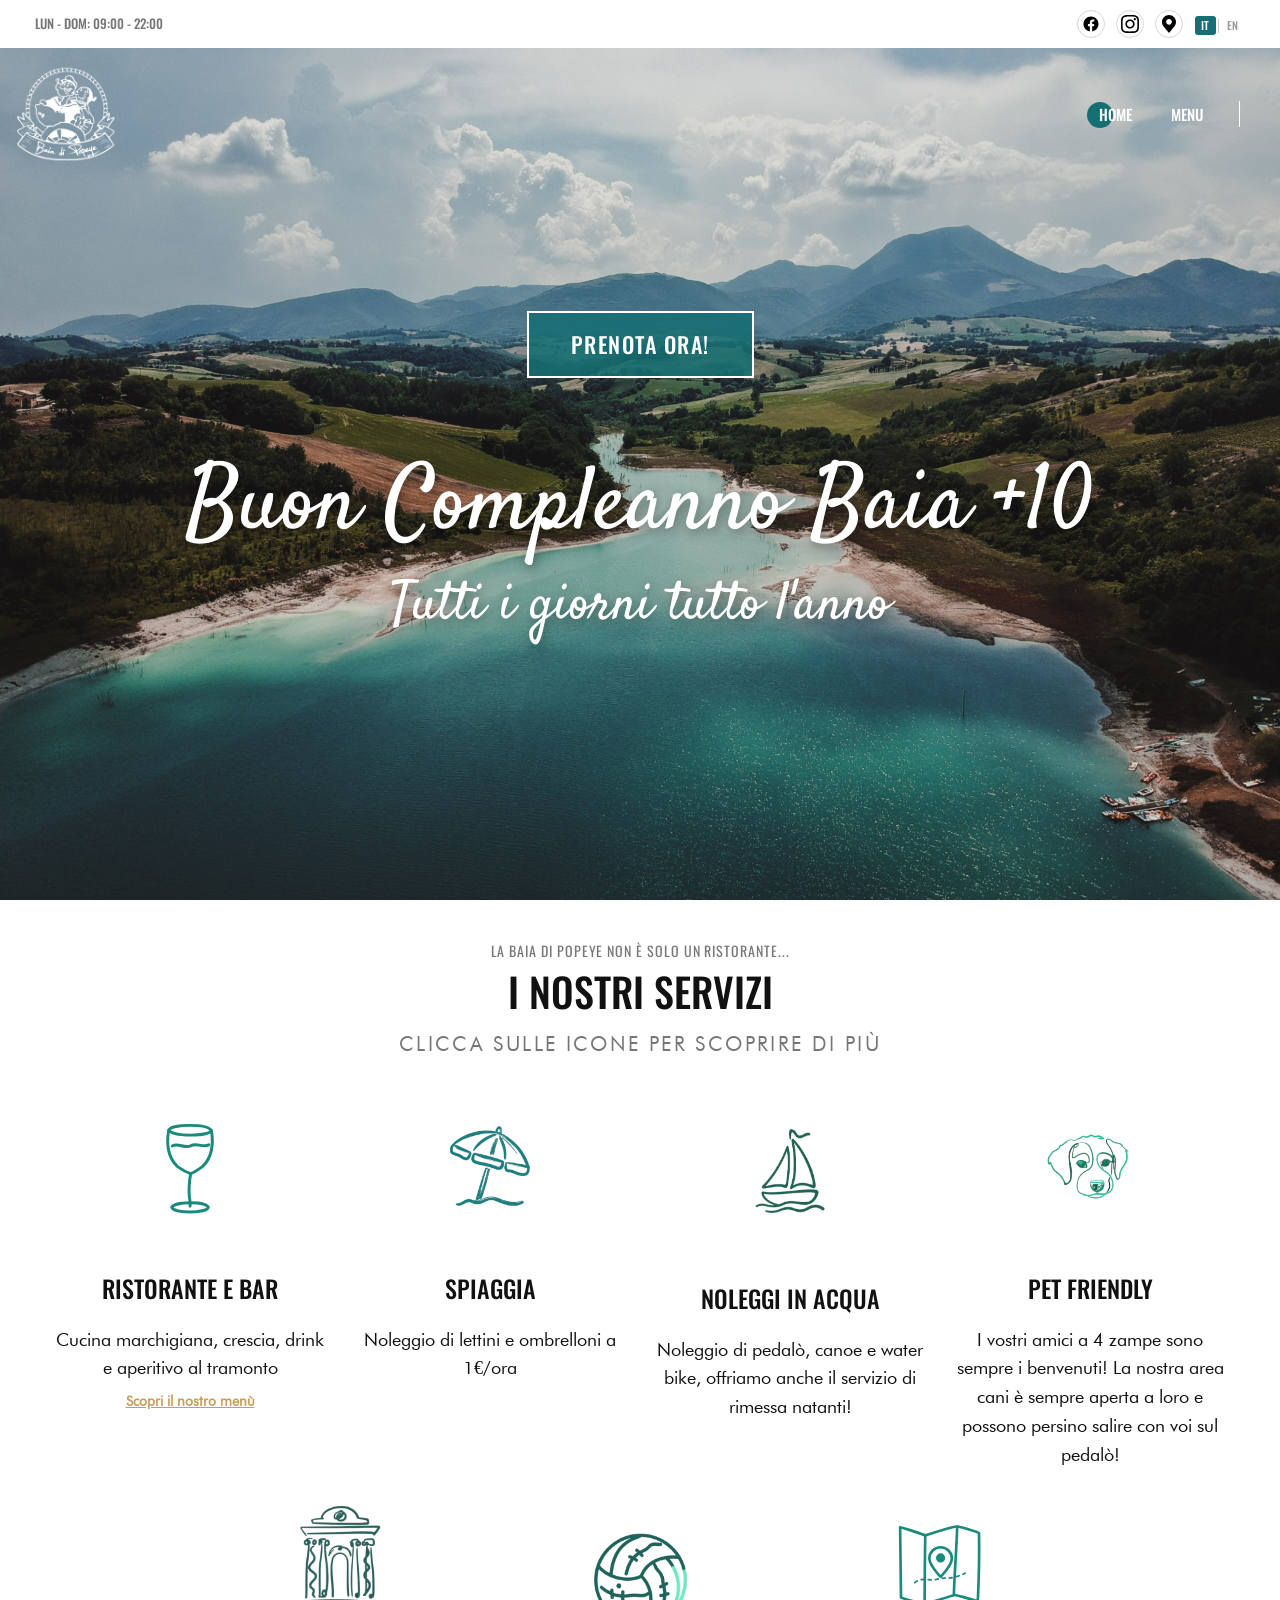
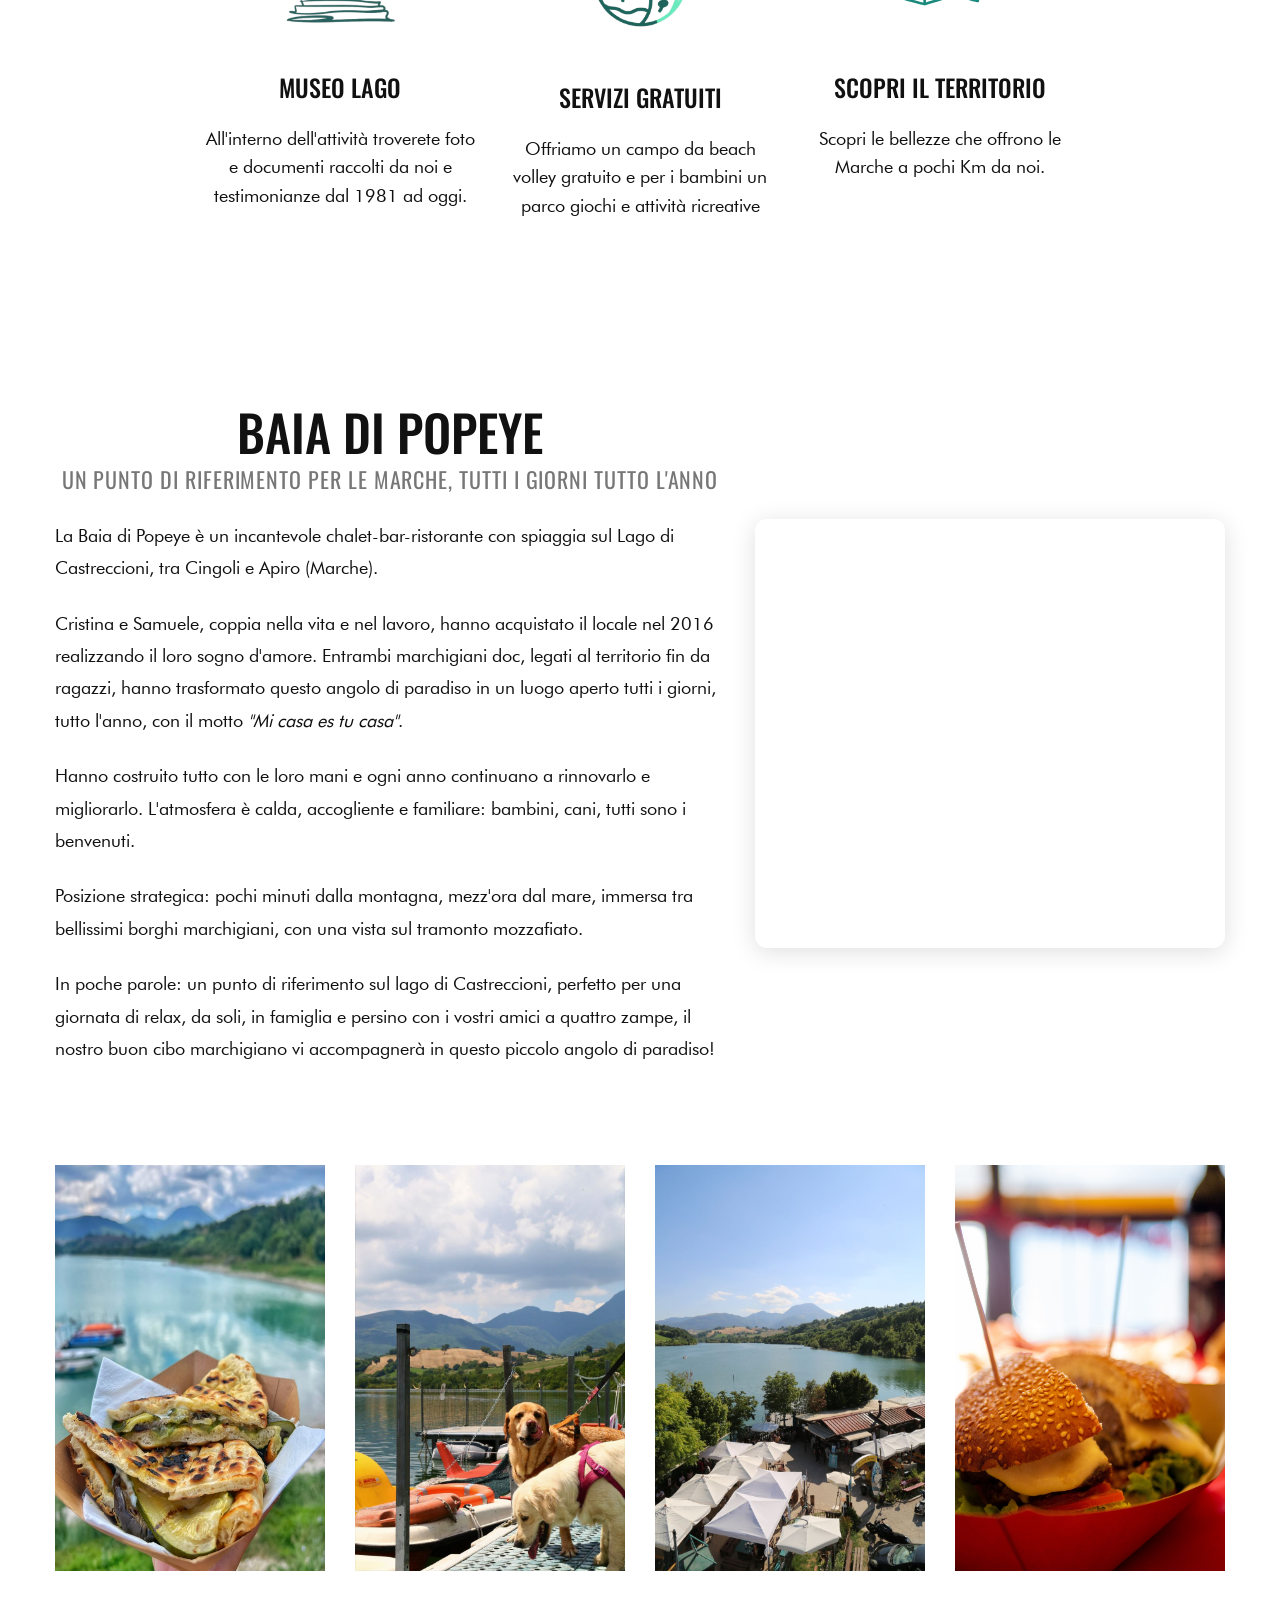
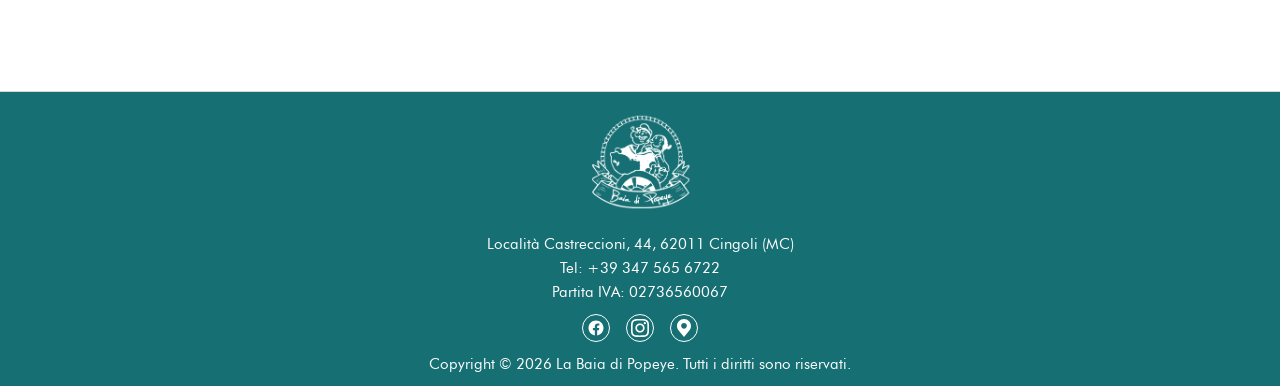
==== index.html @ 35c428a0 "Add files via upload" ====
<!DOCTYPE html>
<html id="html-wrap" lang="it-IT">

<head>
    <meta charset="UTF-8">
    <meta name="viewport" content="width=device-width, initial-scale=1">
    <link rel="profile" href="//gmpg.org/xfn/11">
    <meta name="format-detection" content="telephone=no">
    <meta name="robots" content="index, follow, max-image-preview:large, max-snippet:-1, max-video-preview:-1">
    
    <title>La Baia di Popeye</title>
    
    <link rel="preconnect" href="https://fonts.gstatic.com/" crossorigin="">
    <link rel="preconnect" href="https://fonts.googleapis.com">
    <style type="text/css">
        @font-face {
            font-family: 'Lobster Two';
            font-style: italic;
            font-weight: 400;
            font-display: swap;
            src: url(fonts/BngOUXZGTXPUvIoyV6yN5-fI1qeh4Q.ttf) format('truetype');
        }

        @font-face {
            font-family: 'Lobster Two';
            font-style: italic;
            font-weight: 700;
            font-display: swap;
            src: url(fonts/BngTUXZGTXPUvIoyV6yN5-fI3hyE8R-iew.ttf) format('truetype');
        }

        @font-face {
            font-family: 'Lobster Two';
            font-style: normal;
            font-weight: 400;
            font-display: swap;
            src: url(fonts/BngMUXZGTXPUvIoyV6yN5-fN5qA.ttf) format('truetype');
        }

        @font-face {
            font-family: 'Lobster Two';
            font-style: normal;
            font-weight: 700;
            font-display: swap;
            src: url(fonts/BngRUXZGTXPUvIoyV6yN5-92w7CGwRg.ttf) format('truetype');
        }

        @font-face {
            font-family: 'Oswald';
            font-style: normal;
            font-weight: 200;
            font-display: swap;
            src: url(fonts/TK3_WkUHHAIjg75cFRf3bXL8LICs13FvsUZiYA.ttf) format('truetype');
        }

        @font-face {
            font-family: 'Oswald';
            font-style: normal;
            font-weight: 300;
            font-display: swap;
            src: url(fonts/TK3_WkUHHAIjg75cFRf3bXL8LICs169vsUZiYA.ttf) format('truetype');
        }

        @font-face {
            font-family: 'Oswald';
            font-style: normal;
            font-weight: 400;
            font-display: swap;
            src: url(fonts/TK3_WkUHHAIjg75cFRf3bXL8LICs1_FvsUZiYA.ttf) format('truetype');
        }

        @font-face {
            font-family: 'Oswald';
            font-style: normal;
            font-weight: 500;
            font-display: swap;
            src: url(fonts/TK3_WkUHHAIjg75cFRf3bXL8LICs18NvsUZiYA.ttf) format('truetype');
        }

        @font-face {
            font-family: 'Oswald';
            font-style: normal;
            font-weight: 600;
            font-display: swap;
            src: url(fonts/TK3_WkUHHAIjg75cFRf3bXL8LICs1y9osUZiYA.ttf) format('truetype');
        }

        @font-face {
            font-family: 'Oswald';
            font-style: normal;
            font-weight: 700;
            font-display: swap;
            src: url(fonts/TK3_WkUHHAIjg75cFRf3bXL8LICs1xZosUZiYA.ttf) format('truetype');
        }

        @font-face {
            font-family: 'Raleway';
            font-style: normal;
            font-weight: 300;
            font-display: swap;
            src: url(fonts/1Ptxg8zYS_SKggPN4iEgvnHyvveLxVuEorCIPrQ.ttf) format('truetype');
        }

        @font-face {
            font-family: 'Roboto';
            font-style: italic;
            font-weight: 100;
            font-stretch: normal;
            font-display: swap;
            src: url(fonts/KFOKCnqEu92Fr1Mu53ZEC9_Vu3r1gIhOszmOClHrs6ljXfMMLoHRuAj-lg.ttf) format('truetype');
        }

        @font-face {
            font-family: 'Roboto';
            font-style: italic;
            font-weight: 300;
            font-stretch: normal;
            font-display: swap;
            src: url(fonts/KFOKCnqEu92Fr1Mu53ZEC9_Vu3r1gIhOszmOClHrs6ljXfMMLt_QuAj-lg.ttf) format('truetype');
        }

        @font-face {
            font-family: 'Roboto';
            font-style: italic;
            font-weight: 400;
            font-stretch: normal;
            font-display: swap;
            src: url(fonts/KFOKCnqEu92Fr1Mu53ZEC9_Vu3r1gIhOszmOClHrs6ljXfMMLoHQuAj-lg.ttf) format('truetype');
        }

        @font-face {
            font-family: 'Roboto';
            font-style: italic;
            font-weight: 500;
            font-stretch: normal;
            font-display: swap;
            src: url(fonts/KFOKCnqEu92Fr1Mu53ZEC9_Vu3r1gIhOszmOClHrs6ljXfMMLrPQuAj-lg.ttf) format('truetype');
        }

        @font-face {
            font-family: 'Roboto';
            font-style: italic;
            font-weight: 700;
            font-stretch: normal;
            font-display: swap;
            src: url(fonts/KFOKCnqEu92Fr1Mu53ZEC9_Vu3r1gIhOszmOClHrs6ljXfMMLmbXuAj-lg.ttf) format('truetype');
        }

        @font-face {
            font-family: 'Roboto';
            font-style: italic;
            font-weight: 900;
            font-stretch: normal;
            font-display: swap;
            src: url(fonts/KFOKCnqEu92Fr1Mu53ZEC9_Vu3r1gIhOszmOClHrs6ljXfMMLijXuAj-lg.ttf) format('truetype');
        }

        @font-face {
            font-family: 'Roboto';
            font-style: normal;
            font-weight: 100;
            font-stretch: normal;
            font-display: swap;
            src: url(fonts/KFOMCnqEu92Fr1ME7kSn66aGLdTylUAMQXC89YmC2DPNWubEbFmUiA8.ttf) format('truetype');
        }

        @font-face {
            font-family: 'Roboto';
            font-style: normal;
            font-weight: 300;
            font-stretch: normal;
            font-display: swap;
            src: url(fonts/KFOMCnqEu92Fr1ME7kSn66aGLdTylUAMQXC89YmC2DPNWuaabVmUiA8.ttf) format('truetype');
        }

        @font-face {
            font-family: 'Roboto';
            font-style: normal;
            font-weight: 400;
            font-stretch: normal;
            font-display: swap;
            src: url(fonts/KFOMCnqEu92Fr1ME7kSn66aGLdTylUAMQXC89YmC2DPNWubEbVmUiA8.ttf) format('truetype');
        }

        @font-face {
            font-family: 'Roboto';
            font-style: normal;
            font-weight: 500;
            font-stretch: normal;
            font-display: swap;
            src: url(fonts/KFOMCnqEu92Fr1ME7kSn66aGLdTylUAMQXC89YmC2DPNWub2bVmUiA8.ttf) format('truetype');
        }

        @font-face {
            font-family: 'Roboto';
            font-style: normal;
            font-weight: 700;
            font-stretch: normal;
            font-display: swap;
            src: url(fonts/KFOMCnqEu92Fr1ME7kSn66aGLdTylUAMQXC89YmC2DPNWuYjalmUiA8.ttf) format('truetype');
        }

        @font-face {
            font-family: 'Roboto';
            font-style: normal;
            font-weight: 900;
            font-stretch: normal;
            font-display: swap;
            src: url(fonts/KFOMCnqEu92Fr1ME7kSn66aGLdTylUAMQXC89YmC2DPNWuZtalmUiA8.ttf) format('truetype');
        }

        @font-face {
            font-family: 'Satisfy';
            font-style: normal;
            font-weight: 400;
            font-display: swap;
            src: url(fonts/rP2Hp2yn6lkG50LoCZOIGA.ttf) format('truetype');
        }
    </style>
    
    <link rel="stylesheet" id="cssbaia" href="css/cssbaia.css" media="all">
    <meta name="description" content="Baia di Popeye">

    <meta property="og:locale" content="it_IT">
    <meta property="og:locale:alternate" content="en_GB">
    <meta property="og:type" content="website">
    <meta property="og:title" content="Home Baia di Popeye">
    <meta property="og:description" content="Baia di Popeye">
    <meta property="og:url" content="">
    <meta property="og:site_name" content="">
    <meta property="article:publisher" content="https://www.facebook.com/baiadipopeyelagodicingoli">
    <meta property="article:modified_time" content="2026-02-27T16:24:35+00:00">
    <meta name="twitter:card" content="summary_large_image">
    
    
    <link rel="alternate" href="" hreflang="en">
    <link rel="alternate" href="" hreflang="it">
    <link rel="dns-prefetch" href="//fonts.googleapis.com">
    <link rel="dns-prefetch" href="//www.googletagmanager.com">
    <link rel="preconnect" href="https://fonts.gstatic.com" crossorigin="">
    
    <style id="wp-img-auto-sizes-contain-inline-css">
        img:is([sizes=auto i], [sizes^="auto," i]) {
            contain-intrinsic-size: 3000px 1500px
        }
        /*# sourceURL=wp-img-auto-sizes-contain-inline-css */
    </style>
    
    <style id="alacarte-inline-css">
        .site-bordered {
            padding-right: 48px;
        }

        .site-bordered {
            padding-left: 48px;
        }

        @media (min-width: 1200px) {
            .red-header-menu>li>a {
                height: 132px;
            }
        }
        /*# sourceURL=alacarte-inline-css */
    </style>
    
    <style id="wp-block-library-inline-css">
        :root {
            --wp-block-synced-color: #7a00df;
            --wp-block-synced-color--rgb: 122, 0, 223;
            --wp-bound-block-color: var(--wp-block-synced-color);
            --wp-editor-canvas-background: #ddd;
            --wp-admin-theme-color: #007cba;
            --wp-admin-theme-color--rgb: 0, 124, 186;
            --wp-admin-theme-color-darker-10: #006ba1;
            --wp-admin-theme-color-darker-10--rgb: 0, 107, 160.5;
            --wp-admin-theme-color-darker-20: #005a87;
            --wp-admin-theme-color-darker-20--rgb: 0, 90, 135;
            --wp-admin-border-width-focus: 2px
        }

        @media (min-resolution:192dpi) {
            :root {
                --wp-admin-border-width-focus: 1.5px
            }
        }

        .wp-element-button {
            cursor: pointer
        }

        :root .has-very-light-gray-background-color {
            background-color: #eee
        }

        :root .has-very-dark-gray-background-color {
            background-color: #313131
        }

        :root .has-very-light-gray-color {
            color: #eee
        }

        :root .has-very-dark-gray-color {
            color: #313131
        }
        /* ... Additional Standard WP CSS ... */
    </style>
    
    <style id="global-styles-inline-css">
        :root {
            --wp--preset--aspect-ratio--square: 1;
            --wp--preset--aspect-ratio--4-3: 4/3;
            --wp--preset--aspect-ratio--3-4: 3/4;
            --wp--preset--aspect-ratio--3-2: 3/2;
            --wp--preset--aspect-ratio--2-3: 2/3;
            --wp--preset--aspect-ratio--16-9: 16/9;
            --wp--preset--aspect-ratio--9-16: 9/16;
            --wp--preset--color--black: #000000;
            --wp--preset--color--cyan-bluish-gray: #abb8c3;
            --wp--preset--color--white: #ffffff;
            --wp--preset--color--pale-pink: #f78da7;
            --wp--preset--color--vivid-red: #cf2e2e;
            --wp--preset--color--luminous-vivid-orange: #ff6900;
            --wp--preset--color--luminous-vivid-amber: #fcb900;
            --wp--preset--color--light-green-cyan: #7bdcb5;
            --wp--preset--color--vivid-green-cyan: #00d084;
            --wp--preset--color--pale-cyan-blue: #8ed1fc;
            --wp--preset--color--vivid-cyan-blue: #0693e3;
            --wp--preset--color--vivid-purple: #9b51e0;
            /* ... Gradients truncated for readability ... */
        }
        /*# sourceURL=global-styles-inline-css */
    </style>
    
    <style id="classic-theme-styles-inline-css">
        /*! This file is auto-generated */
        .wp-block-button__link {
            color: #fff;
            background-color: #32373c;
            border-radius: 9999px;
            box-shadow: none;
            text-decoration: none;
            padding: calc(.667em + 2px) calc(1.333em + 2px);
            font-size: 1.125em
        }

        .wp-block-file__button {
            background: #32373c;
            color: #fff;
            text-decoration: none
        }
        /*# sourceURL=/wp-includes/css/classic-themes.min.css */
    </style>
    
    <style id="rs-plugin-settings-inline-css">
        #rs-demo-id {}
        /*# sourceURL=rs-plugin-settings-inline-css */
    </style>
    
    

    
    
    <script src="js/jquery.min.js" id="jquery-core-js"></script>
    
    <script id="lvca-frontend-scripts-js-extra">
        var lvca_settings = {
            "mobile_width": "780",
            "custom_css": ""
        };
        //# sourceURL=lvca-frontend-scripts-js-extra
    </script>
    
    <script id="plugin-config.js-js-extra">
        var plugin_config = {
            "dev_mode": "1"
        };
        //# sourceURL=plugin-config.js-js-extra
    </script>
    
    
    
    <noscript>
    </noscript>
    

    <script>
        (function(w, d, s, l, i) {
            w[l] = w[l] || [];
            w[l].push({
                'gtm.start': new Date().getTime(),
                event: 'gtm.js'
            });
            var f = d.getElementsByTagName(s)[0],
                j = d.createElement(s),
                dl = l != 'dataLayer' ? '&l=' + l : '';
            j.async = true;
            j.src = 'https://www.googletagmanager.com/gtm.js?id=' + i + dl;
            f.parentNode.insertBefore(j, f);
        })(window, document, 'script', 'dataLayer', 'GTM-5X8CTK8');
    </script>
    
    <link rel="icon" href="images/favicon_baia.png" sizes="32x32">
    <link rel="icon" href="images/favicon_baia.png" sizes="192x192">
    <link rel="apple-touch-icon" href="images/favicon_baia.png">
    
    <script>
        function setREVStartSize(e) {
            try {
                var pw = document.getElementById(e.c).parentNode.offsetWidth,
                    newh;
                pw = pw === 0 || isNaN(pw) ? window.innerWidth : pw;
                e.tabw = e.tabw === undefined ? 0 : parseInt(e.tabw);
                e.thumbw = e.thumbw === undefined ? 0 : parseInt(e.thumbw);
                e.tabh = e.tabh === undefined ? 0 : parseInt(e.tabh);
                e.thumbh = e.thumbh === undefined ? 0 : parseInt(e.thumbh);
                e.tabhide = e.tabhide === undefined ? 0 : parseInt(e.tabhide);
                e.thumbhide = e.thumbhide === undefined ? 0 : parseInt(e.thumbhide);
                e.mh = e.mh === undefined || e.mh == "" || e.mh === "auto" ? 0 : parseInt(e.mh, 0);
                if (e.layout === "fullscreen" || e.l === "fullscreen")
                    newh = Math.max(e.mh, window.innerHeight);
                else {
                    e.gw = Array.isArray(e.gw) ? e.gw : [e.gw];
                    for (var i in e.rl)
                        if (e.gw[i] === undefined || e.gw[i] === 0) e.gw[i] = e.gw[i - 1];
                    e.gh = e.el === undefined || e.el === "" || (Array.isArray(e.el) && e.el.length == 0) ? e.gh : e.el;
                    e.gh = Array.isArray(e.gh) ? e.gh : [e.gh];
                    for (var i in e.rl)
                        if (e.gh[i] === undefined || e.gh[i] === 0) e.gh[i] = e.gh[i - 1];
                    var nl = new Array(e.rl.length),
                        ix = 0,
                        sl;
                    e.tabw = e.tabhide >= pw ? 0 : e.tabw;
                    e.thumbw = e.thumbhide >= pw ? 0 : e.thumbw;
                    e.tabh = e.tabhide >= pw ? 0 : e.tabh;
                    e.thumbh = e.thumbhide >= pw ? 0 : e.thumbh;
                    for (var i in e.rl) nl[i] = e.rl[i] < window.innerWidth ? 0 : e.rl[i];
                    sl = nl[0];
                    for (var i in nl)
                        if (sl > nl[i] && nl[i] > 0) {
                            sl = nl[i];
                            ix = i;
                        }
                    var m = pw > (e.gw[ix] + e.tabw + e.thumbw) ? 1 : (pw - (e.tabw + e.thumbw)) / (e.gw[ix]);
                    newh = (e.type === "carousel" && e.justify === "true" ? e.gh[ix] : (e.gh[ix] * m)) + (e.tabh + e.thumbh);
                }
                if (window.rs_init_css === undefined) window.rs_init_css = document.head.appendChild(document.createElement("style"));
                document.getElementById(e.c).height = newh;
                window.rs_init_css.innerHTML += "#" + e.c + "_wrapper { height: " + newh + "px }";
            } catch (e) {
                console.log("Failure at Presize of Slider:" + e)
            }
        };
    </script>
    
    <style id="wp-custom-css">
        .red-pricing-img {
            width: 130px;
            max-width: none;
        }

        .red-fancybox-3 .red-fancy-icon-wrap {
            flex: 0 0 130px;
            max-width: 130px;
        }

        .red-fancybox-3 .red-fancy-icon-wrap .red-fancybox-icon {
            max-width: 130px;
        }

        .ontop-logo img {
            width: 100px;
        }

        .red-single.post .red-after-title.empty-none {
            display: none;
        }

        .single-post #red-header-top {
            padding-left: 48px !important;
            padding-right: 48px !important;
        }

        .red-header-top .row-overfolow-initial {
            width: 100% !important;
            margin: 0 !important;
            left: 0 !important;
        }

        .footer-2 {
            padding-top: 0 !important;
        }

        #red-header-top .text-right > .vc_column-inner > .wpb_wrapper {
            display: flex;
            align-items: center;
            justify-content: flex-end;
            gap: 12px;
        }

        .lang-menu {
            display: inline-block !important;
            height: auto;
            text-align: center;
            margin: 0 !important;
            padding: 0 !important;
        }

        .site-bordered .red-page.red-page-overlay-initial .vc_row[data-vc-full-width="true"].row-border-bg:before {
            border-top: 0 !important;
        }

        .cover-map-header {
            width: 100% !important;
            margin-bottom: -50px !important;
        }

        .red-pagetitle {
            background-image: none !important;
        }

        .site-bordered .header-inner.no-container {
            max-width: 100% !important;
        }

        .page-id-2577 .vc_row.row.wpb_row.vc_row-fluid.vc_row-no-padding,
        .page-id-1205 .vc_row.row.wpb_row.vc_row-fluid.vc_row-no-padding {
            padding-left: 0 !important;
            padding-right: 0 !important;
        }

        #rev_slider_2_1_wrapper {
            left: 0 !important;
        }

        .lang-item img {
            width: auto !important;
            height: 15px !important;
        }

        .lang-switch {
            display: inline-flex;
            align-items: center;
            gap: 0;
            cursor: pointer;
            user-select: none;
            font-family: Arial, Helvetica, sans-serif;
            font-size: 11px;
            font-weight: 700;
            letter-spacing: 0.5px;
            line-height: 1;
        }

        .lang-switch-label {
            padding: 4px 6px;
            transition: color 0.3s, background 0.3s;
            border-radius: 3px;
        }

        .lang-switch-label.active {
            color: #fff;
            background: #156f73;
        }

        .lang-switch-label.inactive {
            color: #999;
            background: transparent;
        }

        .lang-switch-divider {
            width: 1px;
            height: 14px;
            background: #ccc;
            margin: 0 2px;
        }

        .header-ontop-sticky.sticky-on .lang-switch-label.active {
            color: #fff;
            background: #156f73;
        }

        .header-ontop-sticky.sticky-on .lang-switch-label.inactive {
            color: #aaa;
        }

        #red-header-top {
            padding: 10px 20px 10px;
        }

        .wpcf7-list-item-label {
            font-style: normal;
            font-weight: 500;
            font-size: 16px;
            line-height: 28px;
            letter-spacing: 0.5px;
            font-family: 'Oswald', sans-serif;
            text-transform: uppercase;
        }
        /* FIX FONT */

        .red-heading {
            font-family: 'Oswald' !important;
        }

        .red-heading-wrap .small-heading {
            font-family: 'Oswald' !important;
        }

        .red-social a:has(.social-icon-img) {
            display: inline-flex !important;
            align-items: center;
            justify-content: center;
        }

        .social-icon-img {
            width: 18px;
            height: 18px;
            display: block;
        }

        .social-footer .social-icon-img {
            filter: brightness(0) invert(1);
        }

        .baia-map-wrap {
            position: relative;
            border-radius: 12px;
            overflow: hidden;
            box-shadow: 0 4px 24px rgba(0,0,0,0.13);
        }

        .baia-map-link {
            display: block;
            position: relative;
            text-decoration: none;
        }

        .baia-map-overlay {
            position: absolute;
            bottom: 0;
            left: 0;
            right: 0;
            background: rgba(21, 111, 115, 0.88);
            color: #fff;
            display: flex;
            align-items: center;
            justify-content: center;
            gap: 10px;
            padding: 14px;
            font-size: 16px;
            font-weight: 600;
            letter-spacing: 0.03em;
            opacity: 0;
            transition: opacity 0.25s;
        }

        .baia-map-link:hover .baia-map-overlay {
            opacity: 1;
        }

        .baia-map-overlay-icon {
            width: 22px;
            height: 22px;
            filter: brightness(0) invert(1);
        }

        @media (max-width: 680px) {
            .baia-map-wrap {
                margin-top: 32px;
            }
        }
    </style>
    
    <style id="ef5_theme_options-dynamic-css" title="dynamic-css" class="redux-options-output">
        .red-header-top,
        .red-header-top.layout-header-top-4,
        .red-header-top p,
        .red-header-top .header-top-coontact .header-top-right b,
        .red-header-top span:not(.social-icon),
        .red-header-top ul li {
            font-family: Oswald;
            font-weight: 500;
            font-style: normal;
        }

        .header-ontop a:hover {
            color: #ffffff;
        }
        /* ... Additional Theme Options ... */
        .header-5 .red-heading,
        .red-filter-carousel-menu.layout-3 .cms-menu-food .menu-post .post-item .post-item-inner .content-right .menu-item-title .price,
        .red-filter-carousel-menu.layout-3 .cms-menu-food .menu-post .post-item .post-item-inner .content-right .menu-item-title .h3 {
            font-family: "Lobster Two";
            text-transform: none;
            font-weight: 700;
            font-style: normal;
            color: #41200d;
        }

        .footer_logo img {
            width: 100px;
        }

        footer#red-footer.red-footer-area,
        .red-footer-area .open-hours li span {
            background-color: #ffffff;
        }
    </style>
    
    <style id="ef5-page-dynamic-css" data-type="redux-output-css">
        .red-main {
            padding-top: 0px;
            padding-bottom: 0px;
        }

        .site-bordered {
            padding-top: 0px;
            padding-right: 48px;
            padding-bottom: 0px;
            padding-left: 48px;
        }
    </style>
    
    <style data-type="vc_custom-css">
        .wpb_gallery_slides.wpb_image_grid .wpb_image_grid_ul li {
            padding: 0 30px !important;
        }

        #happycustomer {
            margin-top: -30px;
            background-color: #fff;
        }

        #carousel1 {
            display: none;
        }

        #bestdishes {
            /*display:none;*/
        }

        .loghi-size {
            width: 400px !important;
            height: auto;
            margin: 0 auto;
        }

        .loghi-size-2 {
            width: 380px !important;
            height: auto;
            margin: 0 auto;
        }

        .red-fancybox-2 .desc {
            color: #ffffff !important;
        }

        .red-filter-carousel-menu.layout-1 .cms-menu-food .menu-post {
            background: #156f73;
        }

        .cms-menu-food .menu-post .post-item .post-item-inner .content-right .menu-item-title h3 {
            color: #fff;
        }

        .cms-menu-food .menu-post .post-item .post-item-inner .content-right .menu-item-title .price {
            color: #fff;
        }

        .cms-menu-food .menu-post .post-item .post-item-inner .content-right .menu-item-title h3:after {
            border: 1px dashed #fff;
        }

        .logo360 img {
            width: 220px !important;
            height: auto;
        }

        @media screen and (min-width: 680px) {
            .row-mobile {
                display: none !important;
            }
        }

        @media screen and (max-width: 680px) {
            .row-desktop {
                display: none !important;
            }
        }

        @media screen and (max-width: 680px) {
            .red-fancybox-3 {
                display: flex;
                flex-direction: column;
            }
            .red-fancy-icon-wrap,
            .fancy-right {
                width: 100% !important;
                max-width: 100% !important;
                text-align: center !important;
            }
            .red-btn-wrap.block {
                margin-top: 30px;
            }
            .divina-bottaio .vc_single_image-wrapper {
                float: left;
                width: calc(100% - 55px) !important;
                margin-top: 30px;
            }
            .red-masonry-item {
                display: none;
            }
            .item-2 .red-masonry-item {
                display: block;
                margin-top: 30px;
            }
            #esp1571364058916-f712e3df-1e8d {
                display: none;
            }
            #happycustomer {
                border-top-width: 0 !important;
                padding-bottom: 60px;
            }
        }
        /* NEW HOME 2024 CSS */

        .mobile-logo-gallery .flexslider {
            border: 0 !important;
            box-shadow: unset !important;
        }

        .mobile-logo-gallery .flex-direction-nav {
            margin-top: -220px !important;
            margin-bottom: 120px !important;
        }

        .mobile-logo-gallery .flex-control-paging {
            margin-top: 70px !important;
        }

        .mobile-logo-gallery .flexslider img {
            padding-left: 20px !important;
            padding-right: 20px !important;
        }

        .full-row {
            padding: 0 !important;
        }

        /* Vertical alignment for all images */
        img {
            vertical-align: middle;
        }

        .vc_single_image-wrapper img,
        .wpb_single_image img {
            display: block;
            width: 100%;
            height: auto;
        }

        /* Service icons row - equal height cards */
        .vc_custom_1706538339653 .row {
            display: flex;
            flex-wrap: wrap;
            align-items: stretch;
            justify-content: center;
        }

        .vc_custom_1706538339653 .row > .wpb_column {
            display: flex;
            flex-direction: column;
        }

        .vc_custom_1706538339653 .red-fancybox {
            flex: 1;
            display: flex;
            flex-direction: column;
            align-items: center;
        }

        /* 4-image gallery row - align tops */
        .vc_row-fluid .vc_row.vc_inner .wpb_column {
            display: flex;
            flex-direction: column;
        }

        .vc_row-fluid .vc_row.vc_inner .wpb_column .vc_column-inner {
            flex: 1;
            display: flex;
            flex-direction: column;
        }

        .vc_row-fluid .vc_row.vc_inner .wpb_column .wpb_wrapper {
            flex: 1;
            display: flex;
            flex-direction: column;
        }

        .vc_row-fluid .vc_row.vc_inner .wpb_single_image {
            flex: 1;
        }

        .vc_row-fluid .vc_row.vc_inner .wpb_single_image .vc_single_image-wrapper img {
            width: 100%;
            height: 100%;
            object-fit: cover;
        }

        /* Museo + text section vertical centering */
        .vc_row-o-content-middle > .container > .row {
            display: flex;
            align-items: center;
        }

        /* Food section (tagliere) vertical alignment */
        .firma-background > .container > .row {
            display: flex;
            align-items: flex-end;
        }

        .firma-background .chef-photo img {
            width: 100%;
            height: auto;
            display: block;
        }
    </style>
    
    <style>
        .vc_row-o-full-height {
            min-height: 100vh;
            display: flex;
            flex-wrap: wrap;
        }
        .vc_row-o-full-height > .wpb_column {
            display: flex;
            align-items: center;
            justify-content: center;
            width: 100%;
        }
        .prenota-ora-btn {
            display: inline-block;
            padding: 14px 42px;
            background-color: rgba(21, 111, 115, 0.85);
            color: #fff !important;
            font-family: 'Oswald', sans-serif;
            font-size: 22px;
            font-weight: 500;
            letter-spacing: 1.5px;
            text-transform: uppercase;
            text-decoration: none !important;
            border: 2px solid #fff;
            transition: background-color 0.3s, transform 0.3s;
            position: relative;
            z-index: 3;
            cursor: pointer;
        }
        .prenota-ora-btn:hover {
            background-color: #0e5457;
            transform: scale(1.05);
        }
        @media (max-width: 768px) {
            .prenota-ora-btn {
                font-size: 18px;
                padding: 12px 32px;
            }
        }
    </style>
    <style data-type="vc_shortcodes-custom-css">
        .vc_custom_1706539016680 {
            background-image: url(images/SfondoMain.jpg) !important;
            background-position: center !important;
            background-repeat: no-repeat !important;
            background-size: cover !important;
        }

        .vc_custom_1706538339653 {
            padding-top: 40px !important;
            padding-bottom: 90px !important;
            background-position: center !important;
            background-repeat: no-repeat !important;
            background-size: cover !important;
        }

        .vc_custom_1713368799062 {
            padding-top: 0px !important;
        }

        .vc_custom_1706547802601 {
            background-position: center !important;
            background-repeat: no-repeat !important;
            background-size: cover !important;
        }

        .vc_custom_1706538833838 {
            padding-top: 30px !important;
            padding-bottom: 90px !important;
            background-position: center !important;
            background-repeat: no-repeat !important;
            background-size: cover !important;
        }

        .vc_custom_1720443400191 {
            background-position: center !important;
            background-repeat: no-repeat !important;
            background-size: contain !important;
        }

        .vc_custom_1706542663133 {
            padding-bottom: 120px !important;
        }

        .vc_custom_1572060052832 {
            padding-right: 0px !important;
        }

        .vc_custom_1564629967044 {
            padding-left: 60px !important;
        }

        .vc_custom_1720443444976 {
            padding-bottom: 30px !important;
        }

        .vc_custom_1720442355314 {
            margin-top: 20px !important;
            margin-bottom: 30px !important;
        }

        .vc_custom_1708439308468 {
            margin-top: 20px !important;
            margin-bottom: 30px !important;
        }

        .vc_custom_1612101021272 {
            padding-top: 50px !important;
        }
    </style>
    
    <noscript>
        <style>
            .wpb_animate_when_almost_visible {
                opacity: 1;
            }
        </style>
    </noscript>
    <noscript></noscript>
</head>

<body class="home wp-singular page-template-default page page-id-3527 wp-theme-alacarte theme-alacarte woocommerce-no-js header-1 side-header-ontop site-custom-vc-row wpb-js-composer js-comp-ver-6.1 vc_responsive">
    
    <div id="red-page" class="red-page page-header-1  page-header-ontop">
        
        <div id="red-header-top" class="red-header-top ">
            <div data-vc-full-width="true" data-vc-full-width-init="false" data-vc-stretch-content="true" class="vc_row row wpb_row vc_row-fluid vc_row-no-padding row-overfolow-initial">
                <div class="wpb_column vc_column_container col-md-10 col-lg-8">
                    <div class="vc_column-inner">
                        <div class="wpb_wrapper">
                            <div class="wpb_raw_code wpb_content_element wpb_raw_html ">
                                <div class="wpb_wrapper">
                                    <ul class="contact">
                                        <li data-i18n="opening_time">Lun - Dom: 09:00 - 22:00</li>
                                    </ul>
                                </div>
                            </div>
                        </div>
                    </div>
                </div>
                <div class="wpb_column vc_column_container col-md-2 col-lg-4 text-right">
                    <div class="vc_column-inner">
                        <div class="wpb_wrapper">
                            <div class="red-social size-28 social-header">
                                <a href="https://www.facebook.com/baiadipopeyelagodicingoli" target="_blank" class="social-link social-facebook"><img src="images/facebook-icon.svg" alt="Facebook" class="social-icon-img"></a>
                                <a href="https://www.instagram.com/baiadipopeye_lago_di_cingoli/" target="_blank" class="social-link social-instagram"><img src="images/instagram-icon.svg" alt="Instagram" class="social-icon-img"></a>
                                <a href="https://maps.app.goo.gl/tF9uDrbXbFaLMZVVA" target="_blank" class="social-link social-googlemaps"><img src="images/maps-icon.svg" alt="Google Maps" class="social-icon-img"></a>
                            </div>
                            <div class="vc_wp_custommenu wpb_content_element lang-menu">
                                <div class="lang-switch" id="lang-switch" onclick="toggleLanguage()">
                                    <span class="lang-switch-label active" id="lang-it">IT</span>
                                    <span class="lang-switch-divider"></span>
                                    <span class="lang-switch-label inactive" id="lang-en">EN</span>
                                </div>
                            </div>
                        </div>
                    </div>
                </div>
            </div>
            <div class="vc_row-full-width vc_clearfix"></div>
        </div>
        
        <header id="red-header" class="red-header header-layout-1 header-ontop header-ontop-sticky sticky-on">
            <div id="red-headroom" class="main-header">
                <div class="header-inner no-container">
                    <div class="row justify-content-between align-items-center">
                        <div class="red-logo col-auto">
                            <a class="main-logo" href="https://www.baiadipopeye.it/" title="Baia di Popeye" rel="home"><img src="images/LogoBaia.svg" alt="Baia di Popeye" srcset="images/LogoBaia.svg 180w" sizes="(max-width: 180px) 100vw, 180px" width="90" height="46"></a>
                            <a class="ontop-logo" href="https://www.baiadipopeye.it/" title="Baia di Popeye" rel="home"><img src="images/LogoBaia.svg" alt="Baia di Popeye" srcset="images/LogoBaia.svg 200w" sizes="(max-width: 200px) 100vw, 200px" width="100" height="36"></a>
                            <a class="sticky-logo" href="https://www.baiadipopeye.it/" title="Baia di Popeye" rel="home"><img src="images/LogoBaia.svg" alt="Baia di Popeye" srcset="images/LogoBaia.svg 150w" sizes="(max-width: 150px) 100vw, 150px" width="75" height="36"></a>
                        </div>
                        <div class="red-navigation-wrap col">
                            <div class="row align-items-center justify-content-end">
                                <nav id="red-navigation" class="col-lg-12 col-xl-auto">
                                    <ul id="red-header-menu" class="red-menu red-header-menu menu-ontop">
                                        <li class="menu-item menu-item-type-post_type menu-item-object-page menu-item-home current-menu-item page_item page-item-3527 current_page_item"><a href="https://www.baiadipopeye.it/" class="menu-link no-one-page"><span class="menu-title">Home</span></a></li>
                                        <li class="menu-item menu-item-type-post_type menu-item-object-page"><a href="files/Menu-Baia-di-Popeye.pdf" class="menu-link no-one-page" target="_blank"><span class="menu-title">Menu</span></a></li>  
                                    </ul>
                                </nav>
                                <div class="nav-extra d-flex align-items-center icon no-icon col-lg-auto">
                                    <span id="red-main-menu-mobile" class="btn-nav-mobile-wrap header-extra-icon d-inline d-xl-none">
                                        <span class="btn-nav-mobile open-menu" title="Show menu"> <span></span> </span>
                                    </span>
                                    <div class="header-wrap-book"></div>
                                </div>
                            </div>
                        </div>
                    </div>
                </div>
            </div>
        </header>
        
        <main id="red-main" class="red-main">
            <div class="container">
                <div class="row">
                    <div id="red-content-area" class="red-content-area col-12">
                        <div id="red-posts" class="red-posts red-blogs">
                            <div class="red-content red-content-page red-single-content clearfix">
                                <div data-vc-full-width="true" data-vc-full-width-init="false" data-vc-stretch-content="true" class="vc_row row wpb_row vc_row-fluid vc_custom_1706539016680 has-fill vc_row-o-full-height vc_row-o-columns-middle vc_row-o-content-middle vc_row-flex">
                                    <div class="wpb_column vc_column_container col-md-12">
                                        <div class="vc_column-inner">
                                            <div class="wpb_wrapper" style="text-align:center;">
                                                <a href="tel:+393475656722" class="prenota-ora-btn" data-i18n="book_btn">Prenota ora!</a>
                                                <div style="margin-top:80px; font-family:'Satisfy', cursive; font-size:clamp(40px, 8vw, 90px); color:#ffffff; line-height:1.1; text-shadow: 2px 4px 12px rgba(0,0,0,0.35);">Buon Compleanno Baia +10</div>
                                                <div style="margin-top:20px; font-family:'Satisfy', cursive; font-size:clamp(24px, 5vw, 54px); color:#ffffff; line-height:1.1; text-shadow: 2px 4px 12px rgba(0,0,0,0.35);">Tutti i giorni tutto l'anno</div>
                                            </div>
                                        </div>
                                    </div>
                                </div>
                                <div class="vc_row-full-width vc_clearfix"></div>
                                <div data-vc-full-width="true" data-vc-full-width-init="false" class="vc_row row wpb_row vc_row-fluid wpb_animate_when_almost_visible wpb_bottom-to-top bottom-to-top">
                                    <div class="container clearfix">
                                        <div class="row ">
                                            <div class="wpb_column vc_column_container col-md-12">
                                                <div class="vc_column-inner">
                                                    <div class="wpb_wrapper">
                                                        <div class="vc_empty_space" style="height: 40px"><span class="vc_empty_space_inner"></span></div>
                                                        <div class="red-heading-wrap red-heading-1 ">
                                                            <h5 class="small-heading" style="color:#777777" data-i18n="intro_sub">La Baia di Popeye non è solo un ristorante...</h5>
                                                            <h3 class="heading red-heading text-custom" style="color:#111111" data-i18n="services_title">I nostri servizi</h3>
                                                            <p style="color:#777777; font-size:1.1em; letter-spacing:0.12em; margin-top:8px;" data-i18n="services_hint">CLICCA SULLE ICONE PER SCOPRIRE DI PIÙ</p>
                                                        </div>
                                <div class="vc_row-full-width vc_clearfix"></div>
                                <div data-vc-full-width="true" data-vc-full-width-init="false" class="vc_row row wpb_row vc_row-fluid wpb_animate_when_almost_visible wpb_bottom-to-top bottom-to-top vc_custom_1706538339653 has-fill">
                                    <div class="container clearfix">
                                        <div class="row ">
                                            <div class="wpb_column vc_column_container col-md-3">
                                                <div class="vc_column-inner">
                                                    <div class="wpb_wrapper">
                                                        <div id="esp1597908786829-f1184881-1af4" class="red-empty-space"></div>
                                                        <div class="red-fancybox red-fancybox-3 transition red-line-corner-wrap red-bg" style="cursor:pointer" onclick="openServiceModal('ristorante')">
                                                            <div class="red-fancy-icon-wrap">
                                                                <div class="red-fancybox-icon transition icon-box square text-accent  red-bg-"> <img fetchpriority="high" decoding="async" width="440" height="440" src="images/calice-icon.svg" class="red-pricing-img" alt="" sizes="(max-width: 440px) 100vw, 440px"></div>
                                                            </div>
                                                            <div class="fancy-right">
                                                                <div class="red-fancybox-heading red-heading" data-i18n="bar_title">RISTORANTE E BAR</div>
                                                                <div class="desc" data-i18n="bar_desc">Cucina marchigiana, crescia, drink e aperitivo al tramonto</div>
                                                                <a href="files/Menu-Baia-di-Popeye.pdf" target="_blank" onclick="event.stopPropagation()" style="display:inline-block; margin-top:8px; color:#c89d5e; font-weight:600; text-decoration:underline; font-size:14px;" data-i18n="menu_link">Scopri il nostro menù</a>
                                                                <footer class="red-fancy-footer"></footer>
                                                            </div>
                                                        </div>
                                                    </div>
                                                </div>
                                            </div>
                                            <div class="wpb_column vc_column_container col-md-3">
                                                <div class="vc_column-inner">
                                                    <div class="wpb_wrapper">
                                                        <div id="esp1571364772170-fd72a321-af05" class="red-empty-space"></div>
                                                        <div class="red-fancybox red-fancybox-3 transition red-line-corner-wrap red-bg" style="cursor:pointer" onclick="openServiceModal('spiaggia')">
                                                            <div class="red-fancy-icon-wrap">
                                                                <div class="red-fancybox-icon transition icon-box square text-accent  red-bg-"> <img decoding="async" width="550" height="550" src="images/ombrellone.png" class="red-pricing-img" alt=""></div>
                                                            </div>
                                                            <div class="fancy-right">
                                                                <div class="red-fancybox-heading red-heading" data-i18n="beach_title">SPIAGGIA</div>
                                                                <div class="desc" data-i18n="beach_desc">Noleggio di lettini e ombrelloni a 1€/ora</div>
                                                                <footer class="red-fancy-footer"></footer>
                                                            </div>
                                                        </div>
                                                    </div>
                                                </div>
                                            </div>
                                            <div class="wpb_column vc_column_container col-md-3">
                                                <div class="vc_column-inner">
                                                    <div class="wpb_wrapper">
                                                        <div id="esp1571364886558-3258a5ac-efa3" class="red-empty-space"></div>
                                                        <div class="red-fancybox red-fancybox-3 transition red-line-corner-wrap red-bg" style="cursor:pointer" onclick="openServiceModal('noleggi')">
                                                            <div class="red-fancy-icon-wrap">
                                                                <div class="red-fancybox-icon transition icon-box square text-accent  red-bg-"> <img decoding="async" width="440" height="440" src="images/barca.png" class="red-pricing-img" alt=""></div>
                                                            </div>
                                                            <div class="fancy-right">
                                                                <div class="red-fancybox-heading red-heading" data-i18n="boat_title">NOLEGGI IN ACQUA</div>
                                                                <div class="desc" data-i18n="boat_desc">Noleggio di pedalò, canoe e water bike, offriamo anche il servizio di rimessa natanti!</div>
                                                                <!-- Attracca la tua barca nel nostro pontile per tutta la durata della pesca nel nostro posto riservato custodito non assicurato -->
                                                                <footer class="red-fancy-footer"></footer>
                                                            </div>
                                                        </div>
                                                    </div>
                                                </div>
                                            </div>
                                            <div class="wpb_column vc_column_container col-md-3">
                                                <div class="vc_column-inner">
                                                    <div class="wpb_wrapper">
                                                        <div id="esp1597139848070-36836b71-b0d1" class="red-empty-space"></div>
                                                        <div class="red-fancybox red-fancybox-3 transition red-line-corner-wrap red-bg" style="cursor:pointer" onclick="openServiceModal('pet')">
                                                            <div class="red-fancy-icon-wrap">
                                                                <div class="red-fancybox-icon transition icon-box square text-accent  red-bg-"> <img decoding="async" width="440" height="440" src="images/cane.png" class="red-pricing-img" alt=""></div>
                                                            </div>
                                                            <div class="fancy-right">
                                                                <div class="red-fancybox-heading red-heading" data-i18n="welcome_title">PET FRIENDLY</div>
                                                                <div class="desc" data-i18n="welcome_desc">I vostri amici a 4 zampe sono sempre i benvenuti! La nostra area cani è sempre aperta a loro e possono persino salire con voi sul pedalò! </div>
                                                                <footer class="red-fancy-footer"></footer>
                                                            </div>
                                                        </div>
                                                    </div>
                                                </div>
                                            </div>
                                            <div class="wpb_column vc_column_container col-md-3">
                                                <div class="vc_column-inner">
                                                    <div class="wpb_wrapper">
                                                        <div class="red-empty-space"></div>
                                                        <div class="red-fancybox red-fancybox-3 transition red-line-corner-wrap red-bg" style="cursor:pointer" onclick="openServiceModal('museo')">
                                                            <div class="red-fancy-icon-wrap">
                                                                <div class="red-fancybox-icon transition icon-box square text-accent  red-bg-"> <img decoding="async" width="440" height="440" src="images/museo-icon.png" class="red-pricing-img" alt="" sizes="(max-width: 440px) 100vw, 440px"></div>
                                                            </div>
                                                            <div class="fancy-right">
                                                                <div class="red-fancybox-heading red-heading" data-i18n="museo_lago_title">MUSEO LAGO</div>
                                                                <div class="desc" data-i18n="museo_lago_desc">All'interno dell'attività troverete foto e documenti raccolti da noi e testimonianze dal 1981 ad oggi.</div>
                                                                <footer class="red-fancy-footer"></footer>
                                                            </div>
                                                        </div>
                                                    </div>
                                                </div>
                                            </div>
                                            <div class="wpb_column vc_column_container col-md-3">
                                                <div class="vc_column-inner">
                                                    <div class="wpb_wrapper">
                                                        <div class="red-empty-space"></div>
                                                        <div class="red-fancybox red-fancybox-3 transition red-line-corner-wrap red-bg" style="cursor:pointer" onclick="openServiceModal('servizi')">
                                                            <div class="red-fancy-icon-wrap">
                                                                <div class="red-fancybox-icon transition icon-box square text-accent  red-bg-"> <img decoding="async" width="440" height="440" src="images/servizi-gratuiti.png" class="red-pricing-img" alt="" sizes="(max-width: 440px) 100vw, 440px"></div>
                                                            </div>
                                                            <div class="fancy-right">
                                                                <div class="red-fancybox-heading red-heading" data-i18n="servizi_gratuiti_title">SERVIZI GRATUITI</div>
                                                                <div class="desc" data-i18n="servizi_gratuiti_desc">Offriamo un campo da beach volley gratuito e per i bambini un parco giochi e attività ricreative</div>
                                                                <footer class="red-fancy-footer"></footer>
                                                            </div>
                                                        </div>
                                                    </div>
                                                </div>
                                            </div>
                                            <div class="wpb_column vc_column_container col-md-3">
                                                <div class="vc_column-inner">
                                                    <div class="wpb_wrapper">
                                                        <div class="red-empty-space"></div>
                                                        <div class="red-fancybox red-fancybox-3 transition red-line-corner-wrap red-bg" style="cursor:pointer" onclick="openServiceModal('territorio')">
                                                            <div class="red-fancy-icon-wrap">
                                                                <div class="red-fancybox-icon transition icon-box square text-accent  red-bg-"> <img decoding="async" width="440" height="440" src="images/territorio-icon.svg" class="red-pricing-img" alt="" sizes="(max-width: 440px) 100vw, 440px"></div>
                                                            </div>
                                                            <div class="fancy-right">
                                                                <div class="red-fancybox-heading red-heading" data-i18n="territorio_title">SCOPRI IL TERRITORIO</div>
                                                                <div class="desc" data-i18n="territorio_desc">Scopri le bellezze che offrono le Marche a pochi Km da noi.</div>
                                                                <footer class="red-fancy-footer"></footer>
                                                            </div>
                                                        </div>
                                                    </div>
                                                </div>
                                            </div>
                                        </div>
                                    </div>
                                </div>
                                <div class="vc_row-full-width vc_clearfix"></div>
                                <div data-vc-full-width="true" data-vc-full-width-init="false" class="vc_row row wpb_row vc_row-fluid wpb_animate_when_almost_visible wpb_bottom-to-top bottom-to-top">
                                    <div class="container clearfix">
                                        <div class="vc_empty_space" style="height: 60px"><span class="vc_empty_space_inner"></span></div>
                                        <div class="row align-items-center">
                                            <div class="wpb_column vc_column_container col-md-7">
                                                <div class="vc_column-inner">
                                                    <div class="wpb_wrapper">
                                                        <div class="red-heading-wrap red-heading-1">
                                                            <h3 class="heading red-heading text-custom" style="color:#111111; font-size:50px;">Baia di Popeye</h3>
                                                            <h5 class="small-heading" style="color:#777777; font-size:22px; margin-top:8px;">Un punto di riferimento per le Marche, tutti i giorni tutto l'anno</h5>
                                                        </div>
                                                        <div class="vc_empty_space" style="height: 30px"><span class="vc_empty_space_inner"></span></div>
                                                        <div class="wpb_text_column wpb_content_element" style="font-size:18px; line-height:1.8;">
                                                            <div class="wpb_wrapper">
                                                                <p>La Baia di Popeye è un incantevole chalet-bar-ristorante con spiaggia sul Lago di Castreccioni, tra Cingoli e Apiro (Marche).</p>

                                                                <p>Cristina e Samuele, coppia nella vita e nel lavoro, hanno acquistato il locale nel 2016 realizzando il loro sogno d'amore. Entrambi marchigiani doc, legati al territorio fin da ragazzi, hanno trasformato questo angolo di paradiso in un luogo aperto tutti i giorni, tutto l'anno, con il motto <em>"Mi casa es tu casa"</em>.</p>

                                                                <p>Hanno costruito tutto con le loro mani e ogni anno continuano a rinnovarlo e migliorarlo. L'atmosfera è calda, accogliente e familiare: bambini, cani, tutti sono i benvenuti.</p>

                                                                <p>Posizione strategica: pochi minuti dalla montagna, mezz'ora dal mare, immersa tra bellissimi borghi marchigiani, con una vista sul tramonto mozzafiato.</p>

                                                                <p>In poche parole: un punto di riferimento sul lago di Castreccioni, perfetto per una giornata di relax, da soli, in famiglia e persino con i vostri amici a quattro zampe, il nostro buon cibo marchigiano vi accompagnerà in questo piccolo angolo di paradiso!</p>
                                                            </div>
                                                        </div>
                                                    </div>
                                                </div>
                                            </div>
                                            <div class="wpb_column vc_column_container col-md-5">
                                                <div class="vc_column-inner">
                                                    <div class="wpb_wrapper">
                                                        <div class="baia-map-wrap">
                                                            <a href="https://maps.app.goo.gl/tF9uDrbXbFaLMZVVA" target="_blank" class="baia-map-link" title="Apri in Google Maps">
                                                                <iframe
                                                                    src="https://maps.google.com/maps?q=La+Baia+di+Popeye,+Strada+Provinciale+Cingolana,+Macerata,+Italy&output=embed&z=15"
                                                                    width="100%"
                                                                    height="420"
                                                                    style="border:0; border-radius:12px; pointer-events:none;"
                                                                    allowfullscreen=""
                                                                    loading="lazy"
                                                                    referrerpolicy="no-referrer-when-downgrade"
                                                                    title="Mappa La Baia di Popeye">
                                                                </iframe>
                                                                <div class="baia-map-overlay">
                                                                    <img src="images/maps-icon.svg" alt="Google Maps" class="baia-map-overlay-icon">
                                                                    <span>Apri in Google Maps</span>
                                                                </div>
                                                            </a>
                                                        </div>
                                                    </div>
                                                </div>
                                            </div>
                                        </div>
                                        <div class="vc_empty_space" style="height: 60px"><span class="vc_empty_space_inner"></span></div>
                                    </div>
                                </div>
                                <div class="vc_row-full-width vc_clearfix"></div>
                                <div data-vc-full-width="true" data-vc-full-width-init="false" class="vc_row row wpb_row vc_row-fluid wpb_animate_when_almost_visible wpb_bottom-to-top bottom-to-top">
                                    <div class="container clearfix">
                                        <div class="row ">
                                            <div class="wpb_column vc_column_container col-md-12">
                                                <div class="vc_column-inner">
                                                    <div class="wpb_wrapper">
                                                        <div class="vc_row row wpb_row vc_inner vc_row-fluid">
                                                            <div class="wpb_column vc_column_container col-md-3">
                                                                <div class="vc_column-inner">
                                                                    <div class="wpb_wrapper">
                                                                        <div class="vc_empty_space" style="height: 40px"><span class="vc_empty_space_inner"></span></div>
                                                                        <div class="wpb_single_image wpb_content_element vc_align_center  vc_box_border_grey">
                                                                            <figure class="wpb_wrapper vc_figure">
                                                                                <div class="vc_single_image-wrapper   vc_box_border_grey"><img decoding="async" width="1066" height="1600" src="images/1.jpg" class="vc_single_image-img attachment-full" alt="" srcset="images/1.jpg 1066w, images/1-768x1153.jpg 768w, images/1-1023x1536.jpg 1023w" sizes="(max-width: 1066px) 100vw, 1066px"></div>
                                                                            </figure>
                                                                        </div>
                                                                    </div>
                                                                </div>
                                                            </div>
                                                            <div class="wpb_column vc_column_container col-md-3">
                                                                <div class="vc_column-inner">
                                                                    <div class="wpb_wrapper">
                                                                        <div class="vc_empty_space" style="height: 40px"><span class="vc_empty_space_inner"></span></div>
                                                                        <div class="wpb_single_image wpb_content_element vc_align_center  vc_box_border_grey">
                                                                            <figure class="wpb_wrapper vc_figure">
                                                                                <div class="vc_single_image-wrapper   vc_box_border_grey"><img decoding="async" width="853" height="1280" src="images/cane-pedalo.jpg" class="vc_single_image-img attachment-full" alt="" sizes="(max-width: 853px) 100vw, 853px"></div>
                                                                            </figure>
                                                                        </div>
                                                                    </div>
                                                                </div>
                                                            </div>
                                                            <div class="wpb_column vc_column_container col-md-3">
                                                                <div class="vc_column-inner">
                                                                    <div class="wpb_wrapper">
                                                                        <div class="vc_empty_space" style="height: 40px"><span class="vc_empty_space_inner"></span></div>
                                                                        <div class="wpb_single_image wpb_content_element vc_align_center  vc_box_border_grey">
                                                                            <figure class="wpb_wrapper vc_figure">
                                                                                <div class="vc_single_image-wrapper   vc_box_border_grey"><img decoding="async" src="images/baia-scorcio.jpeg" class="vc_single_image-img attachment-full" alt=""></div>
                                                                            </figure>
                                                                        </div>
                                                                    </div>
                                                                </div>
                                                            </div>
                                                            <div class="wpb_column vc_column_container col-md-3">
                                                                <div class="vc_column-inner">
                                                                    <div class="wpb_wrapper">
                                                                        <div class="vc_empty_space" style="height: 40px"><span class="vc_empty_space_inner"></span></div>
                                                                        <div class="wpb_single_image wpb_content_element vc_align_center  vc_box_border_grey">
                                                                            <figure class="wpb_wrapper vc_figure">
                                                                                <div class="vc_single_image-wrapper   vc_box_border_grey"><img decoding="async" width="1066" height="1600" src="images/4.jpg" class="vc_single_image-img attachment-full" alt="" srcset="images/4.jpg 1066w, images/4-768x1153.jpg 768w, images/4-1023x1536.jpg 1023w" sizes="(max-width: 1066px) 100vw, 1066px"></div>
                                                                            </figure>
                                                                        </div>
                                                                    </div>
                                                                </div>
                                                            </div>
                                                        </div>
                                                    </div>
                                                </div>
                                            </div>
                                        </div>
                                    </div>
                                </div>
                                <div class="vc_row-full-width vc_clearfix"></div>
                                <div data-vc-full-width=" true"="" data-vc-full-width-init="false">
                                    <div class="container clearfix">
                                        <div class="row ">
                                            <div class="wpb_column vc_column_container col-md-12">
                                                <div class="vc_column-inner">
                                                    <div class="wpb_wrapper">
                                                        <div class="vc_empty_space" style="height: 90px"><span class="vc_empty_space_inner"></span></div>
                                                    </div>
                                                </div>
                                            </div>
                                        </div>
                                    </div>
                                </div>
                            </div>
                        </div>
                    </div>
                </div>
            </div>
        </main>
        
        <footer id="red-footer" class="red-footer-area red-footer-builder footer-2">
            <div class="red-inline-css" style="display:none;" data-type="vc_shortcodes-custom-css" data-css=".vc_custom_1596818864672{border-top-width: 1px !important;padding-top: 75px !important;background-color: #156f73 !important;border-top-color: #d8d8d8 !important;border-top-style: solid !important;}"></div>
            <div data-vc-full-width="true" data-vc-full-width-init="false" class="vc_row row wpb_row vc_row-fluid vc_custom_1596818864672 has-fill row-border-bg">
                <div class="container clearfix">
                    <div class="row ">
                        <div class="wpb_column vc_column_container col-md-12 offset-lg-1/5 col-lg-3/5">
                            <div class="vc_column-inner">
                                <div class="wpb_wrapper">
                                    <div id="red-logo-6944661ab311c" class="red-logo-element clearfix">
                                        <div class="footer_logo">
                                            <a href="https://www.baiadipopeye.it/"><img decoding="async" class="main-logo" alt="logo-footer" src="images/LogoBaia.svg"></a>
                                        </div>
                                    </div>
                                    <div id="esp1562904022540-63ebd125-f0c6" class="red-empty-space"></div>
                                    <div class="red-wp-menu">
                                    </div>
                                    <div id="esp1562904049900-ccb212fe-5407" class="red-empty-space"></div>
                                    <div class="wpb_text_column wpb_content_element   ">
                                        <div class="wpb_wrapper" style="color:#ffffff;">
                                            <p>Località Castreccioni, 44, 62011 Cingoli (MC)<br> Tel: +39 347 565 6722<br> Partita IVA: 02736560067</p>
                                        </div>
                                    </div>
                                    <div id="esp1562904095291-d87d2bf2-1983" class="red-empty-space"></div>
                                    <div class="red-social white shape-circle size-28 text-center social-footer">
                                        <a href="https://www.facebook.com/baiadipopeyelagodicingoli" target="_blank" class="social-link social-facebook"><img src="images/facebook-icon.svg" alt="Facebook" class="social-icon-img"></a>
                                        <a href="https://www.instagram.com/baiadipopeye_lago_di_cingoli/" target="_blank" class="social-link social-instagram"><img src="images/instagram-icon.svg" alt="Instagram" class="social-icon-img"></a>
                                        <a href="https://maps.app.goo.gl/tF9uDrbXbFaLMZVVA" target="_blank" class="social-link social-googlemaps"><img src="images/maps-icon.svg" alt="Google Maps" class="social-icon-img"></a>
                                    </div>
                                    <div id="esp1562904117697-e3f3ab61-f67e" class="red-empty-space"></div>
                                    <div class="wpb_text_column wpb_content_element   ">
                                        <div class="wpb_wrapper" style="color:#ffffff;">
                                            <p data-i18n="copyright">Copyright © 2026 La Baia di Popeye. Tutti i diritti sono riservati.</p>
                                        </div>
                                    </div>
                                    <div id="esp1596819190922-77dd57af-66e7" class="red-empty-space"></div>
                                </div>
                            </div>
                        </div>
                    </div>
                </div>
            </div>
            <div class="vc_row-full-width vc_clearfix"></div>
        </footer>
    </div>
    
    <script type="speculationrules">
    {
        "prefetch": [{
            "source": "document",
            "where": {
                "and": [{
                    "href_matches": "/*"
                }, {
                    "not": {
                        "href_matches": ["/wp-*.php", "/wp-admin/*", "/wp-content/uploads/*", "/wp-content/*", "/wp-content/plugins/*", "/wp-content/themes/alacarte/*", "/*\\?(.+)"]
                    }
                }, {
                    "not": {
                        "selector_matches": "a[rel~=\"nofollow\"]"
                    }
                }, {
                    "not": {
                        "selector_matches": ".no-prefetch, .no-prefetch a"
                    }
                }]
            },
            "eagerness": "conservative"
        }]
    }
    </script>
    
    <style>
        .red-fancy-footer a {
            color: #156f73 !important;
            text-decoration: underline !important;
        }

        a.red-btn-link.accent-color.simple.red-btn-df.icon-right.transition.red-scroll {
            color: #156f73 !important;
        }

        .red-btn-link>span {
            border-bottom: #156f73 solid 1px !important;
        }

        .privacy a {
            text-decoration: underline !important;
        }
        /* OVERLAY SCURO HEADER FISSATO A 0.2 */

        .red-pagetitle .parallax:before {
            background-color: rgba(0, 0, 0, 0.2) !important;
        }
        /*  IMG DELLE FASCE A TUTTA ALTEZZA */

        .page-id-3587 .red-team-layout-2 .hoverdir-wrap .team-images {
            flex: 0 0 585px;
            max-width: 585px;
        }

        .page-id-3587 .red-team-layout-2 .hoverdir-wrap .team-info {
            flex: 0 0 calc(100% - 585px);
            max-width: calc(100% - 585px);
        }

        .page-id-3587 .team-info {
            align-content: center;
        }
 
        /* ---- CSS CAROUSEL LOCATION */

        .lvca-carousel-item .vc_single_image-wrapper img {
            aspect-ratio: 9 / 10;
            object-fit: cover;
        }

        .lvca-carousel-item .vc_single_image-wrapper img:nth-child(2) {
            display: none !important;
        }

        .lvca-container .slick-prev,
        .lvca-container .slick-prev:before,
        .lvca-container .slick-prev:after,
        .lvca-container .slick-next,
        .lvca-container .slick-next:before,
        .lvca-container .slick-next:after {
            color: #156f73 !important;
            font-family: 'Font Awesome 5 Free' !important;
            font-style: normal !important;
            font-weight: 600 !important;
            content: "\f053" !important;
            font-size: 40px !important;
        }

        .lvca-container .slick-next,
        .lvca-container .slick-next:before,
        .lvca-container .slick-next:after {
            color: #156f73 !important;
            font-family: 'Font Awesome 5 Free' !important;
            font-style: normal !important;
            font-weight: 600 !important;
            content: "\f054" !important;
            font-size: 40px !important;
        }

        .lvca-container .slick-prev,
        .lvca-container .slick-next {
            height: 48px !important;
        }

        .lvca-container ul.slick-dots li button {
            background: #fff !important;
            border: 1px solid #156f73 !important;
        }

        .lvca-container ul.slick-dots li button:hover,
        .lvca-container ul.slick-dots li.slick-active button {
            background: #156f73 !important;
            border: 0px solid #156f73 !important;
        }
        /* CSS HEADER BG - PAGINE SERVIZIO */

        .page-id-3593 .red-pagetitle .parallax,
        .page-id-4026 .red-pagetitle .parallax {
            background-color: #156f73 !important;
        }

        .page-id-3593 .parallax img,
        .page-id-4026 .parallax img {
            display: none !important;
        }

        .page-id-3593 .red-pagetitle .parallax:before,
        .page-id-4026 .red-pagetitle .parallax:before {
            display: none !important;
        }

        .page-id-3849 .red-pagetitle .parallax,
        .page-id-0000 .red-pagetitle .parallax {
            background-color: #156f73 !important;
        }

        .page-id-3849 .parallax img,
        .page-id-0000 .parallax img {
            display: none !important;
        }

        .page-id-3849 .red-pagetitle .parallax:before,
        .page-id-0000 .red-pagetitle .parallax:before {
            display: none !important;
        }

        .page-id-3895 .red-pagetitle .parallax,
        .page-id-4030 .red-pagetitle .parallax {
            background-color: #156f73 !important;
        }

        .page-id-3895 .parallax img,
        .page-id-4030 .parallax img {
            display: none !important;
        }

        .page-id-3895 .red-pagetitle .parallax:before,
        .page-id-4030 .red-pagetitle .parallax:before {
            display: none !important;
        }

        #red-footer .vc_row {
            padding-top: 20px !important;
        }

        #red-footer .red-empty-space {
            height: 10px !important;
        }

        @media screen and (max-width: 782px) {
            /* MOBILE SLIDER FIX */
            .slides li {
                padding: 30px !important;
            }
            .slides li {
                height: 400px !important;
            }
            .wpb_gallery_slides.wpb_flexslider.flexslider_slide.flexslider {
                height: unset !important;
                margin-bottom: 40% !important;
            }
            .mobile-logo-gallery .flexslider img {
                padding-left: 50px !important;
                padding-right: 50px !important;
            }
            .mobile-logo-gallery .flex-control-paging {
                margin-top: 25% !important;
            }
            .mobile-logo-gallery .flex-direction-nav {
                margin-top: -280px !important;
                margin-bottom: 0 !important;
                margin-left: -30px !important;
                margin-right: -30px !important;
            }
            .flex-direction-nav a {
                background: none !important;
            }
            .flex-direction-nav a:before {
                color: #156f73 !important;
            }
            .red-team-wrap .hoverdir-wrap {
                display: flex !important;
                flex-direction: column !important;
            }
            .red-team-wrap .team-info {
                width: 100% !important;
                max-width: 100% !important;
            }
            .red-team-wrap .team-images {
                flex: unset !important;
            }
            .row-reverse .red-team-wrap .inner-box .slide {
                flex-direction: column !important;
            }
        }
    </style>
    <script type="text/html" id="wpb-modifications"></script>
    <script src="js/hooks.min.js" id="wp-hooks-js"></script>
    <script src="js/i18n.min.js" id="wp-i18n-js"></script>
    
    <div class="red-inline-css" data-css="@media   (max-width: 767px) {#esp1597908786829-f1184881-1af4 {height:50px;}}@media   (max-width: 767px) {#esp1571364772170-fd72a321-af05 {height:50px;}}@media   (max-width: 767px) {#esp1571364886558-3258a5ac-efa3 {height:50px;}}@media   (max-width: 767px) {#esp1597139848070-36836b71-b0d1 {height:50px;}}@media   (max-width: 767px) {#esp1566025133443-5578bdfd-cbb5 {height:15px;}} @media (min-width: 768px) and (max-width: 4800px) {#esp1566025133443-5578bdfd-cbb5 {height:20px;}}@media (min-width: 767px) and (max-width: 4800px) {#esp1564557024606-68c27bb2-10f2 {height:20px;}}@media   (max-width: 768px) {#esp1566027197823-50670eb8-f614 {height:40px;}} @media (min-width: 767px) and (max-width: 4800px) {#esp1566027197823-50670eb8-f614 {height:80px;}}@media   (max-width: 768px) {#esp1566028768591-371caa65-e07b {height:40px;}} @media   (max-width: 767px) {#esp1566028768591-371caa65-e07b {height:30px;}}@media (min-width: 768px) and (max-width: 4800px) {#esp1600851755064-0b19db69-bad9 {height:40px;}} @media (min-width: 768px) and (max-width: 767px) {#esp1600851755064-0b19db69-bad9 {height:40px;}}@media   (max-width: 4800px) {#esp1562904022540-63ebd125-f0c6 {height:36px;}}@media   (max-width: 4800px) {#esp1562904049900-ccb212fe-5407 {height:33px;}}@media   (max-width: 4800px) {#esp1562904095291-d87d2bf2-1983 {height:40px;}}@media   (max-width: 4800px) {#esp1562904117697-e3f3ab61-f67e {height:27px;}}@media   (max-width: 4800px) {#esp1596819190922-77dd57af-66e7 {height:27px;}}"></div>
    <!-- Service Cards Vertical Layout -->
    <style>
    .red-fancybox-3 {
        display: flex;
        flex-direction: column !important;
        align-items: center;
        text-align: center;
    }
    .red-fancybox-3 .red-fancy-icon-wrap {
        flex: 0 0 auto !important;
        max-width: 130px !important;
        margin-top: 0 !important;
        margin-bottom: 10px;
    }
    .red-fancybox-3 .fancy-right {
        flex: 0 0 auto !important;
        max-width: 100% !important;
    }
    </style>

    <!-- Service Modals -->
    <style>
    .service-modal-overlay {
        display: none;
        position: fixed;
        top: 0;
        left: 0;
        width: 100%;
        height: 100%;
        background: rgba(0,0,0,0.7);
        z-index: 99999;
        justify-content: center;
        align-items: center;
        opacity: 0;
        transition: opacity 0.3s ease;
    }
    .service-modal-overlay.active {
        display: flex;
        opacity: 1;
    }
    .service-modal {
        background: #fff;
        border-radius: 12px;
        max-width: 700px;
        width: 90%;
        max-height: 85vh;
        overflow-y: auto;
        position: relative;
        transform: translateY(30px);
        transition: transform 0.3s ease;
        box-shadow: 0 20px 60px rgba(0,0,0,0.3);
    }
    .service-modal-overlay.active .service-modal {
        transform: translateY(0);
    }
    .service-modal-close {
        position: absolute;
        top: 15px;
        right: 20px;
        font-size: 28px;
        cursor: pointer;
        color: #333;
        background: none;
        border: none;
        z-index: 10;
        width: 36px;
        height: 36px;
        display: flex;
        align-items: center;
        justify-content: center;
        border-radius: 50%;
        transition: background 0.2s;
    }
    .service-modal-close:hover {
        background: rgba(0,0,0,0.1);
    }
    .service-modal-images {
        display: flex;
        gap: 10px;
        overflow-x: auto;
        padding: 0 30px 30px;
    }
    .service-modal-images img {
        width: 100%;
        max-height: 300px;
        object-fit: cover;
        border-radius: 8px;
        flex-shrink: 0;
    }
    .service-modal-images.single-image img {
        width: 100%;
        max-height: none;
        object-fit: contain;
    }
    .service-modal-images.modal-pet.single-image img {
        object-fit: cover;
        object-position: center bottom;
        max-height: 480px;
    }
    .service-modal-images.multi-image img {
        width: 48%;
    }
    .service-modal-images.grid-image {
        display: grid;
        grid-template-columns: 1fr 1fr;
        overflow-x: unset;
    }
    .service-modal-images.grid-image img {
        width: 100%;
        max-height: 200px;
        flex-shrink: unset;
    }
    .service-modal-body {
        padding: 25px 30px 30px;
    }
    .service-modal-body:first-of-type {
        padding-bottom: 0;
    }
    .service-modal-body:last-of-type {
        padding-bottom: 20px;
    }
    .service-modal-body h2 {
        font-family: 'Montserrat', sans-serif;
        font-size: 28px;
        font-weight: 700;
        color: #111;
        margin: 0 0 15px;
        text-transform: uppercase;
        letter-spacing: 1px;
    }
    .service-modal-body p {
        font-family: futurabook, 'Lato', sans-serif;
        font-size: 18px;
        line-height: 1.7;
        color: #555;
        margin: 0 0 12px;
    }
    .territorio-cards {
        display: flex;
        gap: 20px;
        flex-wrap: wrap;
        margin-top: 10px;
    }
    .territorio-card {
        flex: 1 1 calc(33% - 14px);
        min-width: 200px;
    }
    .territorio-card img {
        width: 100%;
        height: 180px;
        object-fit: cover;
        border-radius: 8px;
        display: block;
    }
    .territorio-card h3 {
        font-family: 'Montserrat', sans-serif;
        font-size: 15px;
        font-weight: 700;
        color: #156f73;
        margin: 10px 0 6px;
        text-transform: uppercase;
        letter-spacing: 0.5px;
    }
    .territorio-card p {
        font-size: 15px !important;
        line-height: 1.5 !important;
        color: #555;
        margin: 0 !important;
    }
    .ristorante-cards {
        flex-direction: column;
    }
    .ristorante-cards .territorio-card img {
        height: 320px;
    }
    .ristorante-cards .territorio-card:first-child img {
        height: 560px;
        object-position: center center;
    }
    .ristorante-cards .territorio-card:nth-child(2) img {
        object-position: center 70%;
    }
    .ristorante-cards .territorio-card h3 {
        font-size: 20px;
        margin: 14px 0 8px;
    }
    .ristorante-cards .territorio-card p {
        font-size: 18px !important;
        line-height: 1.7 !important;
    }
    @media (max-width: 600px) {
        .service-modal-images {
            padding: 0 20px 20px;
        }
        .service-modal-body {
            padding: 20px;
        }
        .service-modal-images.multi-image {
            flex-direction: column;
        }
        .service-modal-images.multi-image img {
            width: 100%;
        }
        .service-modal-body h2 {
            font-size: 24px;
        }
        .territorio-card {
            flex: 1 1 100%;
        }
        .territorio-cards .territorio-card:first-child img {
            object-position: top center;
        }
    }
    </style>

    <div class="service-modal-overlay" id="serviceModalOverlay" onclick="closeServiceModal(event)">
        <div class="service-modal">
            <button class="service-modal-close" onclick="closeServiceModal(event, true)">&times;</button>
            <div class="service-modal-body">
                <h2 id="serviceModalTitle"></h2>
            </div>
            <div class="service-modal-body">
                <div id="serviceModalText"></div>
            </div>
            <div class="service-modal-images" id="serviceModalImages"></div>
        </div>
    </div>

    <script defer="" src="js/jsbaia.js"></script>
    <script>
    var currentLang = 'it';
    var translations = {
        en: {
            intro_sub: "La Baia di Popeye is not just a restaurant...",
            services_title: "Our services",
            services_hint: "CLICK ON THE ICONS TO FIND OUT MORE",
            bar_title: "RESTAURANT & BAR",
            bar_desc: "Traditional cuisine, crescia marchigiana, drinks and sunset aperitivo",
            menu_link: "Discover our menu",
            beach_title: "BEACH",
            beach_desc: "Sun loungers and umbrellas from 1\u20AC/hour",
            boat_title: "WATER RENTALS",
            boat_desc: "Dock your boat at our pier for the entire duration of your fishing trip in our reserved, supervised, uninsured spot",
            welcome_title: "PET FRIENDLY",
            welcome_desc: "We have a dedicated area for dogs",
            museo_lago_title: "LAKE MUSEUM",
            museo_lago_desc: "Discover the history of Lake Castreccioni through photographs and historical documents",
            territorio_title: "EXPLORE THE AREA",
            territorio_desc: "Explore the natural and cultural beauty surrounding the lake",
            servizi_gratuiti_title: "FREE ACTIVITIES",
            servizi_gratuiti_desc: "Beach volley, playground, balloon artist Red Penny and face painting for kids — all free!",
            book_btn: "Book now!",
            copyright: "Copyright \u00a9 2026 La Baia di Popeye. All rights reserved."
        },
        it: {
            intro_sub: "La Baia di Popeye non \u00e8 solo un ristorante...",
            services_title: "I nostri servizi",
            services_hint: "CLICCA SULLE ICONE PER SCOPRIRE DI PI\u00d9",
            bar_title: "RISTORANTE E BAR",
            bar_desc: "Cucina marchigiana, crescia, drink e aperitivo al tramonto",
            menu_link: "Scopri il nostro menù",
            beach_title: "SPIAGGIA",
            beach_desc: "Lettini e ombrelloni a partire da 1\u20AC/ora",
            boat_title: "NOLEGGI IN ACQUA",
            boat_desc: "Attracca la tua barca nel nostro pontile per tutta la durata della pesca nel nostro posto riservato custodito non assicurato",
            welcome_title: "PET FRIENDLY",
            welcome_desc: "Abbiamo a disposizione un'area riservata ai cani",
            museo_lago_title: "MUSEO LAGO",
            museo_lago_desc: "Scopri la storia del Lago di Castreccioni attraverso fotografie e documenti storici",
            territorio_title: "SCOPRI IL TERRITORIO",
            territorio_desc: "Esplora le bellezze naturali e culturali dei dintorni del lago",
            servizi_gratuiti_title: "SERVIZI GRATUITI",
            servizi_gratuiti_desc: "Beach volley, parco giochi, il clown Red Penny con palloncini e trucca bimbi — tutto gratuito!",
            book_btn: "Prenota ora!",
            copyright: "Copyright \u00a9 2026 La Baia di Popeye. Tutti i diritti sono riservati."
        }
    };

    var serviceModalData = {
        ristorante: {
            images: [],
            title: { it: 'RISTORANTE E BAR', en: 'RESTAURANT & BAR' },
            text: {
                it: '<div class="territorio-cards ristorante-cards"><div class="territorio-card"><img src="images/crescia-spritz.jpg" alt="Crescia e Spritz"><h3>Crescia &amp; Spritz</h3><p>La nostra crescia marchigiana fatta in casa, soffice e dorata, abbinata a un aperitivo Spritz fresco. Il benvenuto perfetto per iniziare la giornata al lago.</p></div><div class="territorio-card"><img src="images/mix-piatti.jpg" alt="Mix di Piatti"><h3>I Nostri Piatti</h3><p>Un mix di sapori marchigiani: taglieri di salumi e formaggi locali, insalatone, secondi di carne e specialità del giorno preparate con ingredienti del territorio.</p></div></div><p style="margin-top:18px">Il bar offre una vasta selezione di cocktail, vini locali e bevande analcoliche. Concediti un aperitivo al tramonto con vista sul lago!</p>',
                en: '<div class="territorio-cards ristorante-cards"><div class="territorio-card"><img src="images/crescia-spritz.jpg" alt="Crescia and Spritz"><h3>Crescia &amp; Spritz</h3><p>Our homemade crescia marchigiana — soft and golden — paired with a fresh Spritz aperitivo. The perfect welcome to start your day by the lake.</p></div><div class="territorio-card"><img src="images/mix-piatti.jpg" alt="Mixed Dishes"><h3>Our Dishes</h3><p>A mix of Marche flavours: charcuterie and local cheese boards, salads, meat mains and daily specials made with ingredients from the region.</p></div></div><p style="margin-top:18px">The bar offers a wide selection of cocktails, local wines, and soft beverages. Treat yourself to a sunset aperitivo overlooking the lake!</p>'
            }
        },
        spiaggia: {
            images: [],
            title: { it: 'SPIAGGIA', en: 'BEACH' },
            text: {
                it: '<div style="display:grid;grid-template-columns:1fr 1fr;gap:10px;margin-bottom:20px"><img src="images/spiaggia.JPG" style="width:100%;height:220px;object-fit:cover;border-radius:8px;display:block" alt="Spiaggia"><img src="images/spiaggia1.JPG" style="width:100%;height:220px;object-fit:cover;border-radius:8px;display:block" alt="Spiaggia"></div><p style="margin-bottom:16px">La nostra spiaggia attrezzata si affaccia direttamente sulle acque cristalline del Lago di Castreccioni. Il posto ideale per una giornata di relax in riva al lago, in totale tranquillità.</p><div style="display:flex;gap:12px;flex-wrap:wrap;margin-bottom:18px"><div style="flex:1;min-width:130px;background:#f4f9f9;border-left:3px solid #156f73;padding:12px 14px;border-radius:0 6px 6px 0"><div style="font-family:\'Oswald\',sans-serif;font-size:2.2em;color:#156f73;line-height:1">1\u20AC<span style="font-size:.6em">/ora</span></div><div style="font-size:1.1em;color:#555;margin-top:3px">Lettino</div></div><div style="flex:1;min-width:130px;background:#f4f9f9;border-left:3px solid #156f73;padding:12px 14px;border-radius:0 6px 6px 0"><div style="font-family:\'Oswald\',sans-serif;font-size:2.2em;color:#156f73;line-height:1">1\u20AC<span style="font-size:.6em">/ora</span></div><div style="font-size:1.1em;color:#555;margin-top:3px">Ombrellone</div></div></div>',
                en: '<div style="display:grid;grid-template-columns:1fr 1fr;gap:10px;margin-bottom:20px"><img src="images/spiaggia.JPG" style="width:100%;height:220px;object-fit:cover;border-radius:8px;display:block" alt="Beach"><img src="images/spiaggia1.JPG" style="width:100%;height:220px;object-fit:cover;border-radius:8px;display:block" alt="Beach"></div><p style="margin-bottom:16px">Our equipped beach overlooks the crystal-clear waters of Lake Castreccioni — the perfect spot for a peaceful day by the lake, in total relaxation.</p><div style="display:flex;gap:12px;flex-wrap:wrap;margin-bottom:18px"><div style="flex:1;min-width:130px;background:#f4f9f9;border-left:3px solid #156f73;padding:12px 14px;border-radius:0 6px 6px 0"><div style="font-family:\'Oswald\',sans-serif;font-size:2.2em;color:#156f73;line-height:1">1\u20AC<span style="font-size:.6em">/hr</span></div><div style="font-size:1.1em;color:#555;margin-top:3px">Sun lounger</div></div><div style="flex:1;min-width:130px;background:#f4f9f9;border-left:3px solid #156f73;padding:12px 14px;border-radius:0 6px 6px 0"><div style="font-family:\'Oswald\',sans-serif;font-size:2.2em;color:#156f73;line-height:1">1\u20AC<span style="font-size:.6em">/hr</span></div><div style="font-size:1.1em;color:#555;margin-top:3px">Umbrella</div></div></div>'
            }
        },
        noleggi: {
            images: ['images/pedalo.jpg', 'images/natanti.JPG'],
            title: { it: 'NOLEGGI IN ACQUA', en: 'WATER RENTALS' },
            text: {
                it: '<p>Esplora il lago a bordo delle nostre imbarcazioni! Offriamo noleggi per tutti i gusti, adatti a famiglie, coppie e gruppi di amici. I tuoi amici a quattro zampe possono salire a bordo con te!</p><h3 style="margin:18px 0 10px;font-size:1.1em;color:#156f73;font-family:\'Oswald\',sans-serif;letter-spacing:.08em">Cosa noleggiare</h3><ul style="list-style:none;padding:0;margin:0;display:flex;flex-direction:column;gap:8px"><li><strong>Pedalò</strong> — il classico, perfetto per famiglie e bambini</li><li><strong>Canoe</strong> — per esplorare le rive del lago in totale libertà</li><li><strong>Water bike</strong> — divertimento e sport sull\'acqua</li></ul>',
                en: '<p>Explore the lake aboard our watercraft! We offer rentals for all tastes, suitable for families, couples, and groups of friends. Your four-legged friends are welcome on board too!</p><h3 style="margin:18px 0 10px;font-size:1.1em;color:#156f73;font-family:\'Oswald\',sans-serif;letter-spacing:.08em">Available rentals</h3><ul style="list-style:none;padding:0;margin:0;display:flex;flex-direction:column;gap:8px"><li><strong>Pedalo</strong> — the classic, perfect for families and children</li><li><strong>Canoe</strong> — explore the lake shores in total freedom</li><li><strong>Water bike</strong> — fun and sport on the water</li></ul>'
            }
        },
        pet: {
            images: ['images/cane-pedalo.jpg'],
            title: { it: 'PET FRIENDLY', en: 'PET FRIENDLY' },
            text: {
                it: '<p>La Baia di Popeye accoglie i tuoi amici a quattro zampe! Abbiamo un\'area dedicata dove i cani possono correre e giocare liberamente in totale sicurezza.</p>',
                en: '<p>La Baia di Popeye welcomes your four-legged friends! We have a dedicated area where dogs can run and play freely in complete safety.</p>'
            }
        },
        museo: {
            images: [],
            title: { it: 'MUSEO LAGO', en: 'LAKE MUSEUM' },
            text: {
                it: '<p style="margin-bottom:18px">Il Museo del Lago di Castreccioni raccoglie fotografie storiche, documenti che raccontano la storia della costruzione della diga e la nascita del lago artificiale. Un viaggio nel tempo tra tradizioni locali.</p><h3 style="font-family:\'Oswald\',sans-serif;font-size:1.1em;color:#156f73;letter-spacing:.08em;margin:0 0 14px">LA DIGA DI CINGOLI</h3><div style="display:grid;grid-template-columns:1fr 1fr;gap:12px"><div style="background:#f4f9f9;border-left:3px solid #156f73;padding:12px 14px;border-radius:0 6px 6px 0"><div style="font-family:\'Oswald\',sans-serif;font-size:1.6em;color:#156f73;line-height:1">1959</div><div style="font-size:.85em;color:#555;margin-top:3px">Anno di completamento della diga</div></div><div style="background:#f4f9f9;border-left:3px solid #156f73;padding:12px 14px;border-radius:0 6px 6px 0"><div style="font-family:\'Oswald\',sans-serif;font-size:1.6em;color:#156f73;line-height:1">62 m</div><div style="font-size:.85em;color:#555;margin-top:3px">Altezza dello sbarramento</div></div><div style="background:#f4f9f9;border-left:3px solid #156f73;padding:12px 14px;border-radius:0 6px 6px 0"><div style="font-family:\'Oswald\',sans-serif;font-size:1.6em;color:#156f73;line-height:1">5,7 km²</div><div style="font-size:.85em;color:#555;margin-top:3px">Superficie del lago artificiale</div></div><div style="background:#f4f9f9;border-left:3px solid #156f73;padding:12px 14px;border-radius:0 6px 6px 0"><div style="font-family:\'Oswald\',sans-serif;font-size:1.6em;color:#156f73;line-height:1">Musone</div><div style="font-size:.85em;color:#555;margin-top:3px">Fiume sbarrato dalla diga</div></div></div><img src="images/museo2.png" style="width:100%;border-radius:8px;display:block;margin-top:18px;margin-bottom:8px" alt="Museo Lago"><img src="images/museo3.png" style="width:100%;border-radius:8px;display:block;margin-bottom:8px" alt="Museo Lago"><img src="images/museo.png" style="width:100%;border-radius:8px;display:block" alt="Museo Lago">',
                en: '<p style="margin-bottom:18px">The Lake Castreccioni Museum houses historical photographs, documents that tell the story of the dam\'s construction and the birth of this artificial lake — a journey through time amid local traditions.</p><h3 style="font-family:\'Oswald\',sans-serif;font-size:1.1em;color:#156f73;letter-spacing:.08em;margin:0 0 14px">THE CINGOLI DAM</h3><div style="display:grid;grid-template-columns:1fr 1fr;gap:12px"><div style="background:#f4f9f9;border-left:3px solid #156f73;padding:12px 14px;border-radius:0 6px 6px 0"><div style="font-family:\'Oswald\',sans-serif;font-size:1.6em;color:#156f73;line-height:1">1959</div><div style="font-size:.85em;color:#555;margin-top:3px">Year the dam was completed</div></div><div style="background:#f4f9f9;border-left:3px solid #156f73;padding:12px 14px;border-radius:0 6px 6px 0"><div style="font-family:\'Oswald\',sans-serif;font-size:1.6em;color:#156f73;line-height:1">62 m</div><div style="font-size:.85em;color:#555;margin-top:3px">Height of the dam wall</div></div><div style="background:#f4f9f9;border-left:3px solid #156f73;padding:12px 14px;border-radius:0 6px 6px 0"><div style="font-family:\'Oswald\',sans-serif;font-size:1.6em;color:#156f73;line-height:1">5.7 km²</div><div style="font-size:.85em;color:#555;margin-top:3px">Surface area of the artificial lake</div></div><div style="background:#f4f9f9;border-left:3px solid #156f73;padding:12px 14px;border-radius:0 6px 6px 0"><div style="font-family:\'Oswald\',sans-serif;font-size:1.6em;color:#156f73;line-height:1">Musone</div><div style="font-size:.85em;color:#555;margin-top:3px">River dammed to create the lake</div></div></div><img src="images/museo2.png" style="width:100%;border-radius:8px;display:block;margin-bottom:8px" alt="Lake Museum"><img src="images/museo3.png" style="width:100%;border-radius:8px;display:block;margin-bottom:8px" alt="Lake Museum"><img src="images/museo.png" style="width:100%;border-radius:8px;display:block" alt="Lake Museum">'
            }
        },
        territorio: {
            images: [],
            title: { it: 'SCOPRI IL TERRITORIO', en: 'EXPLORE THE AREA' },
            text: {
                it: '<div class="territorio-cards"><div class="territorio-card"><img src="images/monte-san-vicino.jpg" alt="Monte San Vicino"><h3>Monte San Vicino</h3><p>Vetta dell\'Appennino marchigiano a 1479 m, offre panorami mozzafiato su colline e borghi. Ideale per escursioni e trekking immersi nella natura incontaminata delle Marche.</p></div><div class="territorio-card"><img src="images/grotte-frasassi.jpg" alt="Grotte di Frasassi"><h3>Grotte di Frasassi</h3><p>Uno dei complessi ipogei più spettacolari d\'Italia, scoperto nel 1971 presso Genga. Stalattiti e stalagmiti gigantesche creano paesaggi sotterranei di straordinaria bellezza.</p></div><div class="territorio-card"><img src="images/abbazia-sant-urbano.jpg" alt="Abbazia di Sant\'Urbano"><h3>Abbazia di Sant\'Urbano</h3><p>Antico santuario immerso nel verde vicino ad Apiro, meta di pellegrinaggi e punto di partenza per passeggiate tra boschi e panorami sull\'Appennino marchigiano.</p></div><div class="territorio-card"><img src="images/elcito.jpg" alt="Elcito"><h3>Elcito</h3><p>Piccolo borgo medievale aggrappato alle pendici del Monte San Vicino, tra i più belli delle Marche. Stradine in pietra, silenzio e panorami incantevoli lo rendono un luogo fuori dal tempo.</p></div><div class="territorio-card"><img src="images/castello-castreccioni.jpg" alt="Ruderi del Castello di Castreccioni"><h3>Ruderi del Castello di Castreccioni</h3><p>I resti dell\'antico castello medievale che dominava il territorio circostante si trovano proprio sulle sponde del lago omonimo. Un luogo ricco di storia e fascino, immerso nella natura delle Marche.</p></div></div>',
                en: '<div class="territorio-cards"><div class="territorio-card"><img src="images/monte-san-vicino.jpg" alt="Monte San Vicino"><h3>Monte San Vicino</h3><p>A 1479 m peak in the Marche Apennines offering breathtaking views over hills and villages. Perfect for hikes and treks through the unspoiled nature of the Marche region.</p></div><div class="territorio-card"><img src="images/grotte-frasassi.jpg" alt="Grotte di Frasassi"><h3>Grotte di Frasassi</h3><p>One of Italy\'s most spectacular cave systems, discovered in 1971 near Genga. Giant stalactites and stalagmites create extraordinary underground landscapes.</p></div><div class="territorio-card"><img src="images/abbazia-sant-urbano.jpg" alt="Sant\'Urbano Abbey"><h3>Sant\'Urbano Abbey</h3><p>An ancient sanctuary nestled in the greenery near Apiro, a pilgrimage destination and starting point for walks through woodland with panoramic views of the Apennines.</p></div><div class="territorio-card"><img src="images/elcito.jpg" alt="Elcito"><h3>Elcito</h3><p>A small medieval hamlet clinging to the slopes of Monte San Vicino, one of the most beautiful villages in the Marche. Stone alleys, silence, and enchanting views make it a place outside of time.</p></div><div class="territorio-card"><img src="images/castello-castreccioni.jpg" alt="Ruins of Castreccioni Castle"><h3>Ruins of Castreccioni Castle</h3><p>The remains of the ancient medieval castle that once overlooked the surrounding territory stand right on the shores of the lake that bears its name. A place steeped in history and charm, surrounded by the nature of the Marche.</p></div></div>'
            }
        },
        servizi: {
            images: [],
            title: { it: 'SERVIZI GRATUITI', en: 'FREE ACTIVITIES' },
            text: {
                it: '<p style="margin-bottom:20px">Alla Baia di Popeye l\'estate è ancora più speciale grazie ai nostri servizi completamente gratuiti per tutti gli ospiti!</p><div style="display:flex;flex-direction:column;gap:16px"><div style="background:#f4f9f9;border-left:4px solid #156f73;padding:16px 18px;border-radius:0 8px 8px 0"><div style="font-family:\'Oswald\',sans-serif;font-size:1.15em;color:#156f73;letter-spacing:.06em;margin-bottom:6px">🏐 BEACH VOLLEY</div><p style="margin:0;color:#444">Campo da beach volley gratuito aperto a tutti. Che tu voglia fare una partita amichevole o allenarti sul serio, il campo è sempre a disposizione!</p></div><div style="background:#f4f9f9;border-left:4px solid #156f73;padding:16px 18px;border-radius:0 8px 8px 0"><div style="font-family:\'Oswald\',sans-serif;font-size:1.15em;color:#156f73;letter-spacing:.06em;margin-bottom:6px">🛝 PARCO GIOCHI</div><p style="margin:0;color:#444">Un\'area giochi attrezzata e sicura dove i bambini possono divertirsi liberamente mentre i genitori si rilassano in riva al lago.</p></div><div style="background:#f4f9f9;border-left:4px solid #156f73;padding:16px 18px;border-radius:0 8px 8px 0"><div style="font-family:\'Oswald\',sans-serif;font-size:1.15em;color:#156f73;letter-spacing:.06em;margin-bottom:6px">🤡 RED PENNY — ARTISTA DI PALLONCINI</div><p style="margin:0;color:#444">Red Penny, il nostro clown del cuore, crea sculture di palloncini per i bambini. Animali, spade, fiori e tanto altro: ogni creazione è un sorriso garantito!</p></div><div style="background:#f4f9f9;border-left:4px solid #156f73;padding:16px 18px;border-radius:0 8px 8px 0"><div style="font-family:\'Oswald\',sans-serif;font-size:1.15em;color:#156f73;letter-spacing:.06em;margin-bottom:6px">🎨 TRUCCA BIMBI</div><p style="margin:0;color:#444">La nostra truccatrice trasforma i piccoli ospiti in supereroi, farfalle, tigri e qualunque personaggio vogliano essere. Un\'esperienza magica per ogni bambino!</p></div></div>',
                en: '<p style="margin-bottom:20px">At La Baia di Popeye, summer is even more special thanks to our completely free services for all guests!</p><div style="display:flex;flex-direction:column;gap:16px"><div style="background:#f4f9f9;border-left:4px solid #156f73;padding:16px 18px;border-radius:0 8px 8px 0"><div style="font-family:\'Oswald\',sans-serif;font-size:1.15em;color:#156f73;letter-spacing:.06em;margin-bottom:6px">🏐 BEACH VOLLEY</div><p style="margin:0;color:#444">A free beach volley court open to everyone. Whether you want a friendly match or a real workout, the court is always available!</p></div><div style="background:#f4f9f9;border-left:4px solid #156f73;padding:16px 18px;border-radius:0 8px 8px 0"><div style="font-family:\'Oswald\',sans-serif;font-size:1.15em;color:#156f73;letter-spacing:.06em;margin-bottom:6px">🛝 PLAYGROUND</div><p style="margin:0;color:#444">A safe and fully equipped play area where kids can have fun freely while parents relax by the lake.</p></div><div style="background:#f4f9f9;border-left:4px solid #156f73;padding:16px 18px;border-radius:0 8px 8px 0"><div style="font-family:\'Oswald\',sans-serif;font-size:1.15em;color:#156f73;letter-spacing:.06em;margin-bottom:6px">🤡 RED PENNY — BALLOON ARTIST</div><p style="margin:0;color:#444">Red Penny, our beloved clown, creates balloon sculptures for kids. Animals, swords, flowers and more — every creation comes with a guaranteed smile!</p></div><div style="background:#f4f9f9;border-left:4px solid #156f73;padding:16px 18px;border-radius:0 8px 8px 0"><div style="font-family:\'Oswald\',sans-serif;font-size:1.15em;color:#156f73;letter-spacing:.06em;margin-bottom:6px">🎨 FACE PAINTING</div><p style="margin:0;color:#444">Our face painter transforms little guests into superheroes, butterflies, tigers and whatever character they dream of. A magical experience for every child!</p></div></div>'
            }
        }
    };

    function openServiceModal(serviceId) {
        var data = serviceModalData[serviceId];
        if (!data) return;
        var lang = currentLang;
        var imagesContainer = document.getElementById('serviceModalImages');
        imagesContainer.innerHTML = '';
        imagesContainer.className = 'service-modal-images modal-' + serviceId + (data.images.length > 2 ? ' grid-image' : data.images.length > 1 ? ' multi-image' : ' single-image');
        imagesContainer.style.display = data.images.length > 0 ? '' : 'none';
        for (var i = 0; i < data.images.length; i++) {
            var img = document.createElement('img');
            img.src = data.images[i];
            img.alt = data.title[lang];
            imagesContainer.appendChild(img);
        }
        document.getElementById('serviceModalTitle').textContent = data.title[lang];
        document.getElementById('serviceModalText').innerHTML = data.text[lang];
        var overlay = document.getElementById('serviceModalOverlay');
        overlay.style.display = 'flex';
        requestAnimationFrame(function() {
            overlay.classList.add('active');
        });
        document.body.style.overflow = 'hidden';
    }

    function closeServiceModal(event, force) {
        if (force || event.target === document.getElementById('serviceModalOverlay')) {
            var overlay = document.getElementById('serviceModalOverlay');
            overlay.classList.remove('active');
            setTimeout(function() {
                overlay.style.display = 'none';
            }, 300);
            document.body.style.overflow = '';
        }
    }

    document.addEventListener('keydown', function(e) {
        if (e.key === 'Escape') closeServiceModal(e, true);
    });

    function toggleLanguage() {
        if (currentLang === 'it') {
            currentLang = 'en';
        } else {
            currentLang = 'it';
        }
        var lang = translations[currentLang];
        var els = document.querySelectorAll('[data-i18n]');
        for (var i = 0; i < els.length; i++) {
            var key = els[i].getAttribute('data-i18n');
            if (lang[key]) {
                els[i].textContent = lang[key];
            }
        }
        var itEl = document.getElementById('lang-it');
        var enEl = document.getElementById('lang-en');
        if (currentLang === 'en') {
            enEl.classList.remove('inactive');
            enEl.classList.add('active');
            itEl.classList.remove('active');
            itEl.classList.add('inactive');
            document.getElementById('html-wrap').lang = 'en-GB';
        } else {
            itEl.classList.remove('inactive');
            itEl.classList.add('active');
            enEl.classList.remove('active');
            enEl.classList.add('inactive');
            document.getElementById('html-wrap').lang = 'it-IT';
        }
    }
    </script>
</body>

</html>
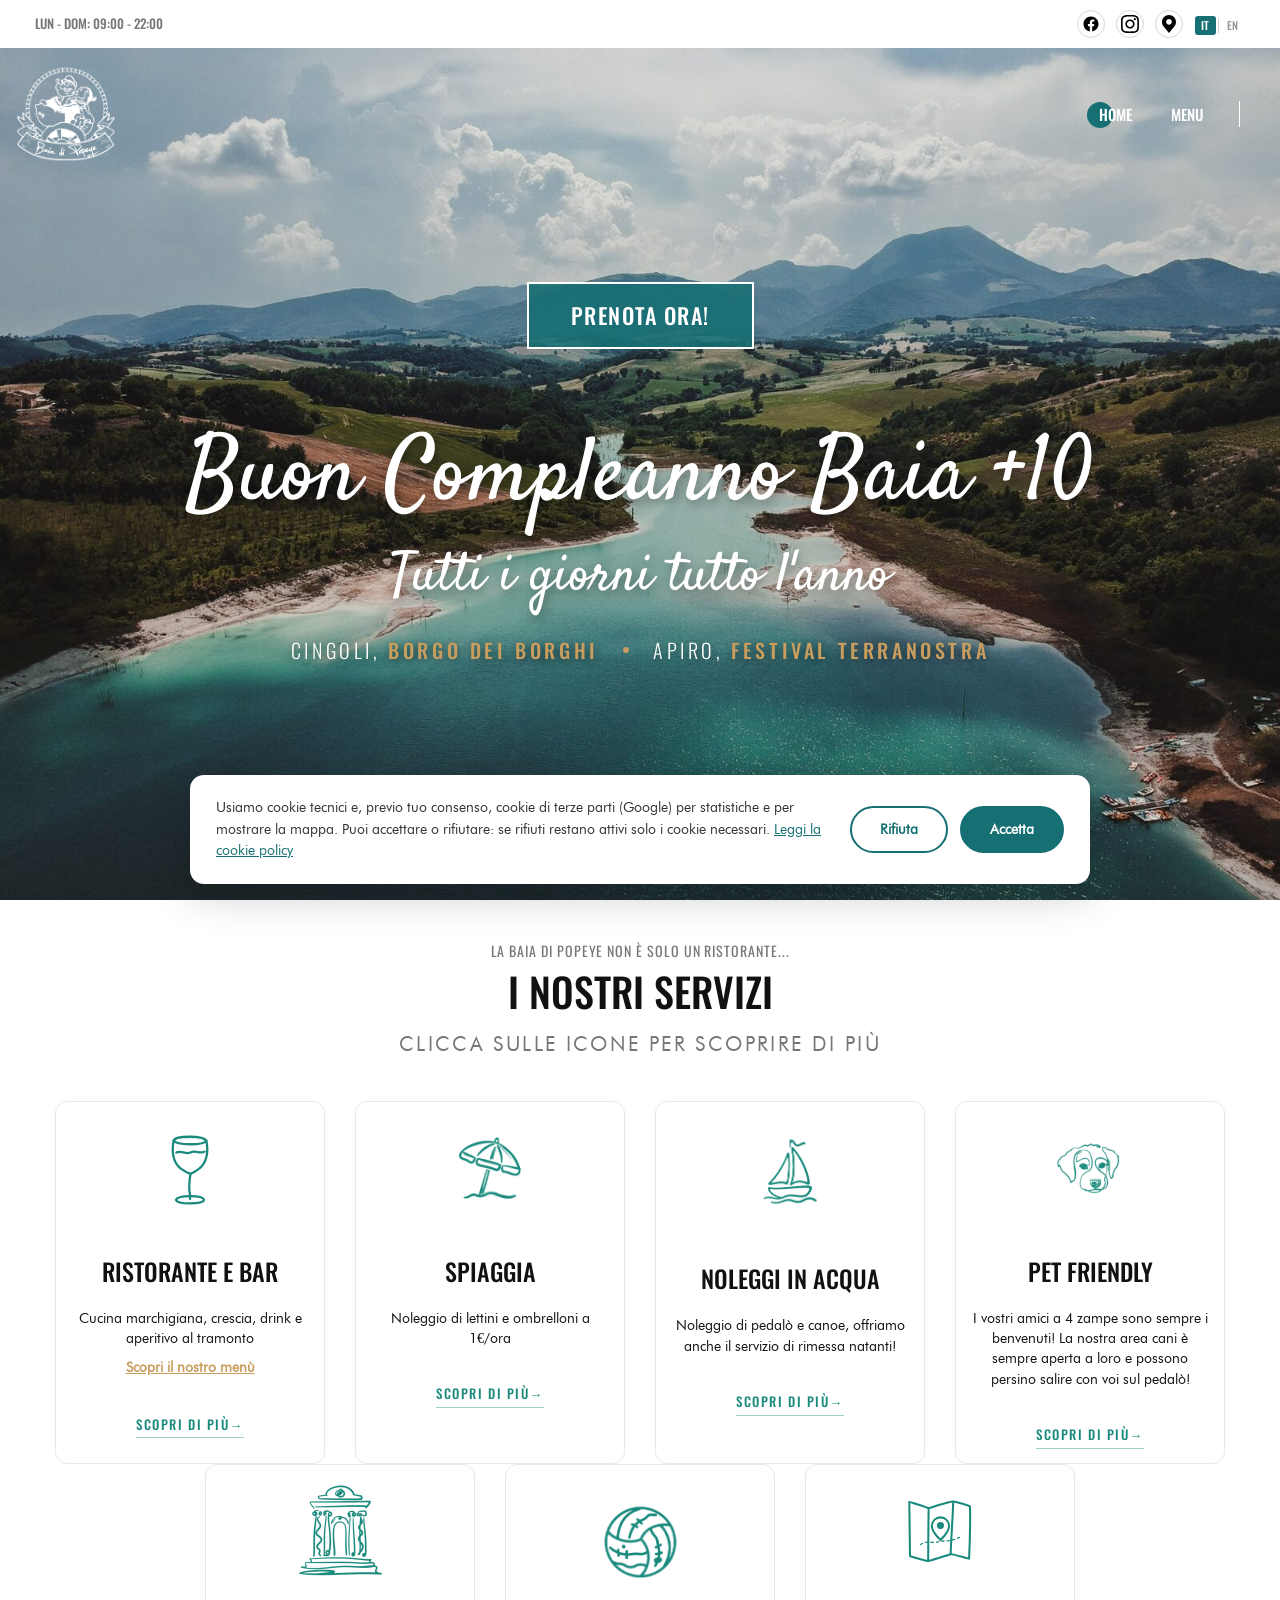
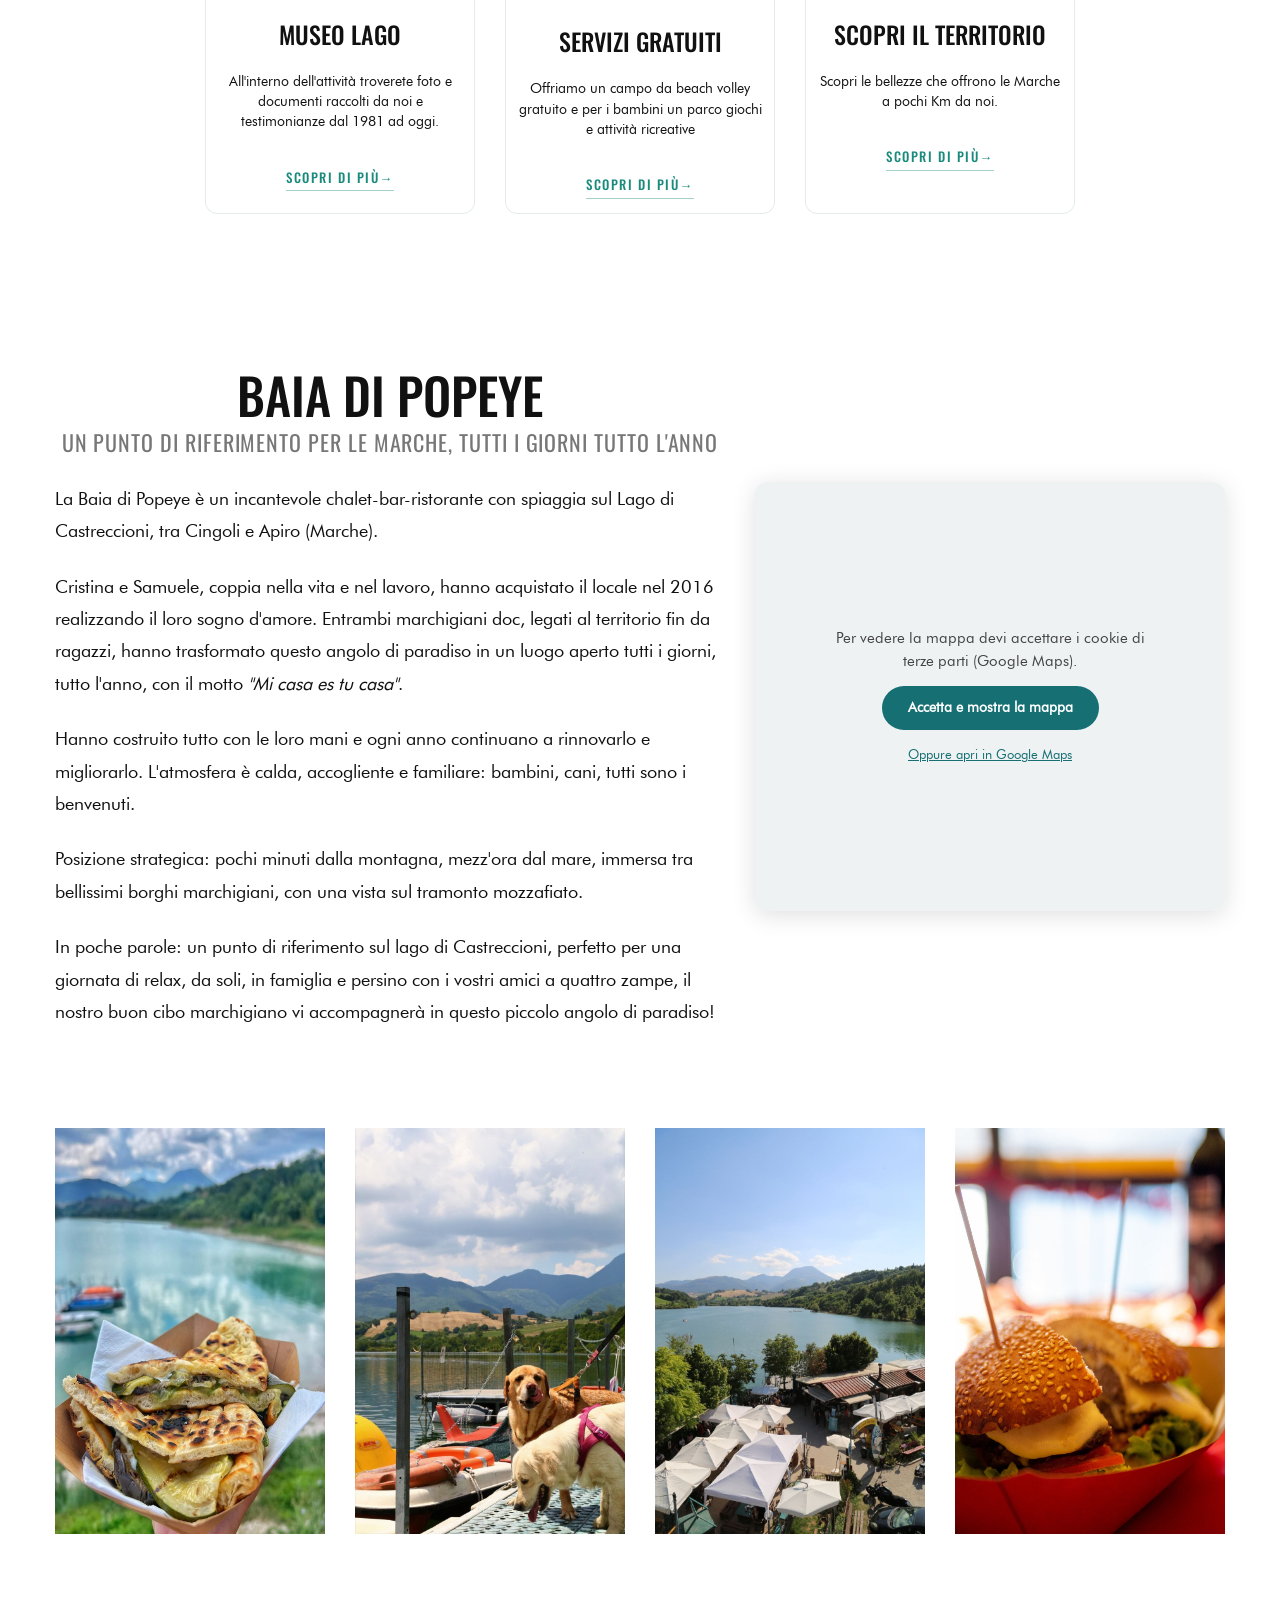
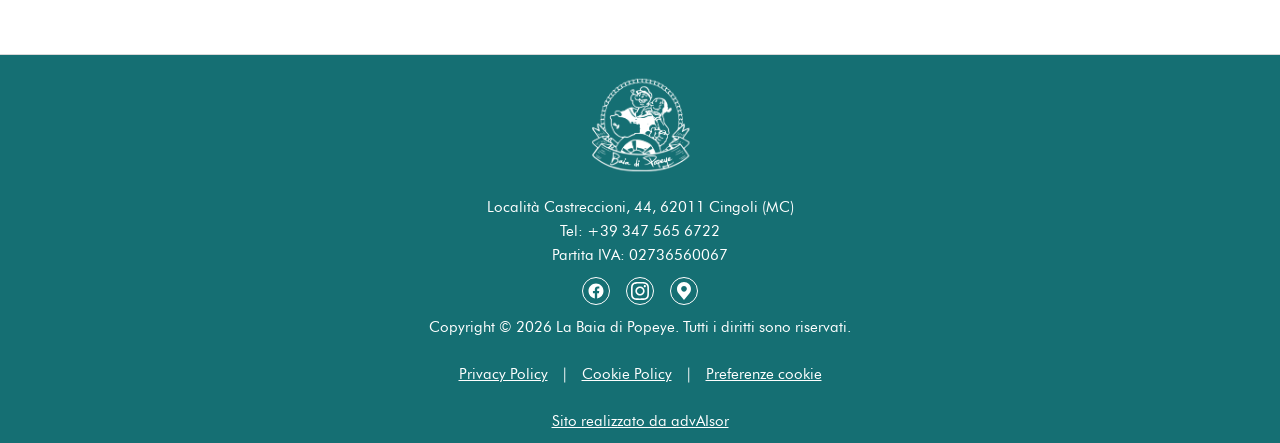
==== commit 8dab8078: "Update site: remove water bike, add pedalò rates Remove the water bike from the water rentals sectio" ====
--- a/index.html
+++ b/index.html
@@ -1,2096 +1,2448 @@
-<!DOCTYPE html>
-<html id="html-wrap" lang="it-IT">
-
-<head>
-    <meta charset="UTF-8">
-    <meta name="viewport" content="width=device-width, initial-scale=1">
-    <link rel="profile" href="//gmpg.org/xfn/11">
-    <meta name="format-detection" content="telephone=no">
-    <meta name="robots" content="index, follow, max-image-preview:large, max-snippet:-1, max-video-preview:-1">
-    
-    <title>La Baia di Popeye</title>
-    
-    <link rel="preconnect" href="https://fonts.gstatic.com/" crossorigin="">
-    <link rel="preconnect" href="https://fonts.googleapis.com">
-    <style type="text/css">
-        @font-face {
-            font-family: 'Lobster Two';
-            font-style: italic;
-            font-weight: 400;
-            font-display: swap;
-            src: url(fonts/BngOUXZGTXPUvIoyV6yN5-fI1qeh4Q.ttf) format('truetype');
-        }
-
-        @font-face {
-            font-family: 'Lobster Two';
-            font-style: italic;
-            font-weight: 700;
-            font-display: swap;
-            src: url(fonts/BngTUXZGTXPUvIoyV6yN5-fI3hyE8R-iew.ttf) format('truetype');
-        }
-
-        @font-face {
-            font-family: 'Lobster Two';
-            font-style: normal;
-            font-weight: 400;
-            font-display: swap;
-            src: url(fonts/BngMUXZGTXPUvIoyV6yN5-fN5qA.ttf) format('truetype');
-        }
-
-        @font-face {
-            font-family: 'Lobster Two';
-            font-style: normal;
-            font-weight: 700;
-            font-display: swap;
-            src: url(fonts/BngRUXZGTXPUvIoyV6yN5-92w7CGwRg.ttf) format('truetype');
-        }
-
-        @font-face {
-            font-family: 'Oswald';
-            font-style: normal;
-            font-weight: 200;
-            font-display: swap;
-            src: url(fonts/TK3_WkUHHAIjg75cFRf3bXL8LICs13FvsUZiYA.ttf) format('truetype');
-        }
-
-        @font-face {
-            font-family: 'Oswald';
-            font-style: normal;
-            font-weight: 300;
-            font-display: swap;
-            src: url(fonts/TK3_WkUHHAIjg75cFRf3bXL8LICs169vsUZiYA.ttf) format('truetype');
-        }
-
-        @font-face {
-            font-family: 'Oswald';
-            font-style: normal;
-            font-weight: 400;
-            font-display: swap;
-            src: url(fonts/TK3_WkUHHAIjg75cFRf3bXL8LICs1_FvsUZiYA.ttf) format('truetype');
-        }
-
-        @font-face {
-            font-family: 'Oswald';
-            font-style: normal;
-            font-weight: 500;
-            font-display: swap;
-            src: url(fonts/TK3_WkUHHAIjg75cFRf3bXL8LICs18NvsUZiYA.ttf) format('truetype');
-        }
-
-        @font-face {
-            font-family: 'Oswald';
-            font-style: normal;
-            font-weight: 600;
-            font-display: swap;
-            src: url(fonts/TK3_WkUHHAIjg75cFRf3bXL8LICs1y9osUZiYA.ttf) format('truetype');
-        }
-
-        @font-face {
-            font-family: 'Oswald';
-            font-style: normal;
-            font-weight: 700;
-            font-display: swap;
-            src: url(fonts/TK3_WkUHHAIjg75cFRf3bXL8LICs1xZosUZiYA.ttf) format('truetype');
-        }
-
-        @font-face {
-            font-family: 'Raleway';
-            font-style: normal;
-            font-weight: 300;
-            font-display: swap;
-            src: url(fonts/1Ptxg8zYS_SKggPN4iEgvnHyvveLxVuEorCIPrQ.ttf) format('truetype');
-        }
-
-        @font-face {
-            font-family: 'Roboto';
-            font-style: italic;
-            font-weight: 100;
-            font-stretch: normal;
-            font-display: swap;
-            src: url(fonts/KFOKCnqEu92Fr1Mu53ZEC9_Vu3r1gIhOszmOClHrs6ljXfMMLoHRuAj-lg.ttf) format('truetype');
-        }
-
-        @font-face {
-            font-family: 'Roboto';
-            font-style: italic;
-            font-weight: 300;
-            font-stretch: normal;
-            font-display: swap;
-            src: url(fonts/KFOKCnqEu92Fr1Mu53ZEC9_Vu3r1gIhOszmOClHrs6ljXfMMLt_QuAj-lg.ttf) format('truetype');
-        }
-
-        @font-face {
-            font-family: 'Roboto';
-            font-style: italic;
-            font-weight: 400;
-            font-stretch: normal;
-            font-display: swap;
-            src: url(fonts/KFOKCnqEu92Fr1Mu53ZEC9_Vu3r1gIhOszmOClHrs6ljXfMMLoHQuAj-lg.ttf) format('truetype');
-        }
-
-        @font-face {
-            font-family: 'Roboto';
-            font-style: italic;
-            font-weight: 500;
-            font-stretch: normal;
-            font-display: swap;
-            src: url(fonts/KFOKCnqEu92Fr1Mu53ZEC9_Vu3r1gIhOszmOClHrs6ljXfMMLrPQuAj-lg.ttf) format('truetype');
-        }
-
-        @font-face {
-            font-family: 'Roboto';
-            font-style: italic;
-            font-weight: 700;
-            font-stretch: normal;
-            font-display: swap;
-            src: url(fonts/KFOKCnqEu92Fr1Mu53ZEC9_Vu3r1gIhOszmOClHrs6ljXfMMLmbXuAj-lg.ttf) format('truetype');
-        }
-
-        @font-face {
-            font-family: 'Roboto';
-            font-style: italic;
-            font-weight: 900;
-            font-stretch: normal;
-            font-display: swap;
-            src: url(fonts/KFOKCnqEu92Fr1Mu53ZEC9_Vu3r1gIhOszmOClHrs6ljXfMMLijXuAj-lg.ttf) format('truetype');
-        }
-
-        @font-face {
-            font-family: 'Roboto';
-            font-style: normal;
-            font-weight: 100;
-            font-stretch: normal;
-            font-display: swap;
-            src: url(fonts/KFOMCnqEu92Fr1ME7kSn66aGLdTylUAMQXC89YmC2DPNWubEbFmUiA8.ttf) format('truetype');
-        }
-
-        @font-face {
-            font-family: 'Roboto';
-            font-style: normal;
-            font-weight: 300;
-            font-stretch: normal;
-            font-display: swap;
-            src: url(fonts/KFOMCnqEu92Fr1ME7kSn66aGLdTylUAMQXC89YmC2DPNWuaabVmUiA8.ttf) format('truetype');
-        }
-
-        @font-face {
-            font-family: 'Roboto';
-            font-style: normal;
-            font-weight: 400;
-            font-stretch: normal;
-            font-display: swap;
-            src: url(fonts/KFOMCnqEu92Fr1ME7kSn66aGLdTylUAMQXC89YmC2DPNWubEbVmUiA8.ttf) format('truetype');
-        }
-
-        @font-face {
-            font-family: 'Roboto';
-            font-style: normal;
-            font-weight: 500;
-            font-stretch: normal;
-            font-display: swap;
-            src: url(fonts/KFOMCnqEu92Fr1ME7kSn66aGLdTylUAMQXC89YmC2DPNWub2bVmUiA8.ttf) format('truetype');
-        }
-
-        @font-face {
-            font-family: 'Roboto';
-            font-style: normal;
-            font-weight: 700;
-            font-stretch: normal;
-            font-display: swap;
-            src: url(fonts/KFOMCnqEu92Fr1ME7kSn66aGLdTylUAMQXC89YmC2DPNWuYjalmUiA8.ttf) format('truetype');
-        }
-
-        @font-face {
-            font-family: 'Roboto';
-            font-style: normal;
-            font-weight: 900;
-            font-stretch: normal;
-            font-display: swap;
-            src: url(fonts/KFOMCnqEu92Fr1ME7kSn66aGLdTylUAMQXC89YmC2DPNWuZtalmUiA8.ttf) format('truetype');
-        }
-
-        @font-face {
-            font-family: 'Satisfy';
-            font-style: normal;
-            font-weight: 400;
-            font-display: swap;
-            src: url(fonts/rP2Hp2yn6lkG50LoCZOIGA.ttf) format('truetype');
-        }
-    </style>
-    
-    <link rel="stylesheet" id="cssbaia" href="css/cssbaia.css" media="all">
-    <meta name="description" content="Baia di Popeye">
-
-    <meta property="og:locale" content="it_IT">
-    <meta property="og:locale:alternate" content="en_GB">
-    <meta property="og:type" content="website">
-    <meta property="og:title" content="Home Baia di Popeye">
-    <meta property="og:description" content="Baia di Popeye">
-    <meta property="og:url" content="">
-    <meta property="og:site_name" content="">
-    <meta property="article:publisher" content="https://www.facebook.com/baiadipopeyelagodicingoli">
-    <meta property="article:modified_time" content="2026-02-27T16:24:35+00:00">
-    <meta name="twitter:card" content="summary_large_image">
-    
-    
-    <link rel="alternate" href="" hreflang="en">
-    <link rel="alternate" href="" hreflang="it">
-    <link rel="dns-prefetch" href="//fonts.googleapis.com">
-    <link rel="dns-prefetch" href="//www.googletagmanager.com">
-    <link rel="preconnect" href="https://fonts.gstatic.com" crossorigin="">
-    
-    <style id="wp-img-auto-sizes-contain-inline-css">
-        img:is([sizes=auto i], [sizes^="auto," i]) {
-            contain-intrinsic-size: 3000px 1500px
-        }
-        /*# sourceURL=wp-img-auto-sizes-contain-inline-css */
-    </style>
-    
-    <style id="alacarte-inline-css">
-        .site-bordered {
-            padding-right: 48px;
-        }
-
-        .site-bordered {
-            padding-left: 48px;
-        }
-
-        @media (min-width: 1200px) {
-            .red-header-menu>li>a {
-                height: 132px;
-            }
-        }
-        /*# sourceURL=alacarte-inline-css */
-    </style>
-    
-    <style id="wp-block-library-inline-css">
-        :root {
-            --wp-block-synced-color: #7a00df;
-            --wp-block-synced-color--rgb: 122, 0, 223;
-            --wp-bound-block-color: var(--wp-block-synced-color);
-            --wp-editor-canvas-background: #ddd;
-            --wp-admin-theme-color: #007cba;
-            --wp-admin-theme-color--rgb: 0, 124, 186;
-            --wp-admin-theme-color-darker-10: #006ba1;
-            --wp-admin-theme-color-darker-10--rgb: 0, 107, 160.5;
-            --wp-admin-theme-color-darker-20: #005a87;
-            --wp-admin-theme-color-darker-20--rgb: 0, 90, 135;
-            --wp-admin-border-width-focus: 2px
-        }
-
-        @media (min-resolution:192dpi) {
-            :root {
-                --wp-admin-border-width-focus: 1.5px
-            }
-        }
-
-        .wp-element-button {
-            cursor: pointer
-        }
-
-        :root .has-very-light-gray-background-color {
-            background-color: #eee
-        }
-
-        :root .has-very-dark-gray-background-color {
-            background-color: #313131
-        }
-
-        :root .has-very-light-gray-color {
-            color: #eee
-        }
-
-        :root .has-very-dark-gray-color {
-            color: #313131
-        }
-        /* ... Additional Standard WP CSS ... */
-    </style>
-    
-    <style id="global-styles-inline-css">
-        :root {
-            --wp--preset--aspect-ratio--square: 1;
-            --wp--preset--aspect-ratio--4-3: 4/3;
-            --wp--preset--aspect-ratio--3-4: 3/4;
-            --wp--preset--aspect-ratio--3-2: 3/2;
-            --wp--preset--aspect-ratio--2-3: 2/3;
-            --wp--preset--aspect-ratio--16-9: 16/9;
-            --wp--preset--aspect-ratio--9-16: 9/16;
-            --wp--preset--color--black: #000000;
-            --wp--preset--color--cyan-bluish-gray: #abb8c3;
-            --wp--preset--color--white: #ffffff;
-            --wp--preset--color--pale-pink: #f78da7;
-            --wp--preset--color--vivid-red: #cf2e2e;
-            --wp--preset--color--luminous-vivid-orange: #ff6900;
-            --wp--preset--color--luminous-vivid-amber: #fcb900;
-            --wp--preset--color--light-green-cyan: #7bdcb5;
-            --wp--preset--color--vivid-green-cyan: #00d084;
-            --wp--preset--color--pale-cyan-blue: #8ed1fc;
-            --wp--preset--color--vivid-cyan-blue: #0693e3;
-            --wp--preset--color--vivid-purple: #9b51e0;
-            /* ... Gradients truncated for readability ... */
-        }
-        /*# sourceURL=global-styles-inline-css */
-    </style>
-    
-    <style id="classic-theme-styles-inline-css">
-        /*! This file is auto-generated */
-        .wp-block-button__link {
-            color: #fff;
-            background-color: #32373c;
-            border-radius: 9999px;
-            box-shadow: none;
-            text-decoration: none;
-            padding: calc(.667em + 2px) calc(1.333em + 2px);
-            font-size: 1.125em
-        }
-
-        .wp-block-file__button {
-            background: #32373c;
-            color: #fff;
-            text-decoration: none
-        }
-        /*# sourceURL=/wp-includes/css/classic-themes.min.css */
-    </style>
-    
-    <style id="rs-plugin-settings-inline-css">
-        #rs-demo-id {}
-        /*# sourceURL=rs-plugin-settings-inline-css */
-    </style>
-    
-    
-
-    
-    
-    <script src="js/jquery.min.js" id="jquery-core-js"></script>
-    
-    <script id="lvca-frontend-scripts-js-extra">
-        var lvca_settings = {
-            "mobile_width": "780",
-            "custom_css": ""
-        };
-        //# sourceURL=lvca-frontend-scripts-js-extra
-    </script>
-    
-    <script id="plugin-config.js-js-extra">
-        var plugin_config = {
-            "dev_mode": "1"
-        };
-        //# sourceURL=plugin-config.js-js-extra
-    </script>
-    
-    
-    
-    <noscript>
-    </noscript>
-    
-
-    <script>
-        (function(w, d, s, l, i) {
-            w[l] = w[l] || [];
-            w[l].push({
-                'gtm.start': new Date().getTime(),
-                event: 'gtm.js'
-            });
-            var f = d.getElementsByTagName(s)[0],
-                j = d.createElement(s),
-                dl = l != 'dataLayer' ? '&l=' + l : '';
-            j.async = true;
-            j.src = 'https://www.googletagmanager.com/gtm.js?id=' + i + dl;
-            f.parentNode.insertBefore(j, f);
-        })(window, document, 'script', 'dataLayer', 'GTM-5X8CTK8');
-    </script>
-    
-    <link rel="icon" href="images/favicon_baia.png" sizes="32x32">
-    <link rel="icon" href="images/favicon_baia.png" sizes="192x192">
-    <link rel="apple-touch-icon" href="images/favicon_baia.png">
-    
-    <script>
-        function setREVStartSize(e) {
-            try {
-                var pw = document.getElementById(e.c).parentNode.offsetWidth,
-                    newh;
-                pw = pw === 0 || isNaN(pw) ? window.innerWidth : pw;
-                e.tabw = e.tabw === undefined ? 0 : parseInt(e.tabw);
-                e.thumbw = e.thumbw === undefined ? 0 : parseInt(e.thumbw);
-                e.tabh = e.tabh === undefined ? 0 : parseInt(e.tabh);
-                e.thumbh = e.thumbh === undefined ? 0 : parseInt(e.thumbh);
-                e.tabhide = e.tabhide === undefined ? 0 : parseInt(e.tabhide);
-                e.thumbhide = e.thumbhide === undefined ? 0 : parseInt(e.thumbhide);
-                e.mh = e.mh === undefined || e.mh == "" || e.mh === "auto" ? 0 : parseInt(e.mh, 0);
-                if (e.layout === "fullscreen" || e.l === "fullscreen")
-                    newh = Math.max(e.mh, window.innerHeight);
-                else {
-                    e.gw = Array.isArray(e.gw) ? e.gw : [e.gw];
-                    for (var i in e.rl)
-                        if (e.gw[i] === undefined || e.gw[i] === 0) e.gw[i] = e.gw[i - 1];
-                    e.gh = e.el === undefined || e.el === "" || (Array.isArray(e.el) && e.el.length == 0) ? e.gh : e.el;
-                    e.gh = Array.isArray(e.gh) ? e.gh : [e.gh];
-                    for (var i in e.rl)
-                        if (e.gh[i] === undefined || e.gh[i] === 0) e.gh[i] = e.gh[i - 1];
-                    var nl = new Array(e.rl.length),
-                        ix = 0,
-                        sl;
-                    e.tabw = e.tabhide >= pw ? 0 : e.tabw;
-                    e.thumbw = e.thumbhide >= pw ? 0 : e.thumbw;
-                    e.tabh = e.tabhide >= pw ? 0 : e.tabh;
-                    e.thumbh = e.thumbhide >= pw ? 0 : e.thumbh;
-                    for (var i in e.rl) nl[i] = e.rl[i] < window.innerWidth ? 0 : e.rl[i];
-                    sl = nl[0];
-                    for (var i in nl)
-                        if (sl > nl[i] && nl[i] > 0) {
-                            sl = nl[i];
-                            ix = i;
-                        }
-                    var m = pw > (e.gw[ix] + e.tabw + e.thumbw) ? 1 : (pw - (e.tabw + e.thumbw)) / (e.gw[ix]);
-                    newh = (e.type === "carousel" && e.justify === "true" ? e.gh[ix] : (e.gh[ix] * m)) + (e.tabh + e.thumbh);
-                }
-                if (window.rs_init_css === undefined) window.rs_init_css = document.head.appendChild(document.createElement("style"));
-                document.getElementById(e.c).height = newh;
-                window.rs_init_css.innerHTML += "#" + e.c + "_wrapper { height: " + newh + "px }";
-            } catch (e) {
-                console.log("Failure at Presize of Slider:" + e)
-            }
-        };
-    </script>
-    
-    <style id="wp-custom-css">
-        .red-pricing-img {
-            width: 130px;
-            max-width: none;
-        }
-
-        .red-fancybox-3 .red-fancy-icon-wrap {
-            flex: 0 0 130px;
-            max-width: 130px;
-        }
-
-        .red-fancybox-3 .red-fancy-icon-wrap .red-fancybox-icon {
-            max-width: 130px;
-        }
-
-        .ontop-logo img {
-            width: 100px;
-        }
-
-        .red-single.post .red-after-title.empty-none {
-            display: none;
-        }
-
-        .single-post #red-header-top {
-            padding-left: 48px !important;
-            padding-right: 48px !important;
-        }
-
-        .red-header-top .row-overfolow-initial {
-            width: 100% !important;
-            margin: 0 !important;
-            left: 0 !important;
-        }
-
-        .footer-2 {
-            padding-top: 0 !important;
-        }
-
-        #red-header-top .text-right > .vc_column-inner > .wpb_wrapper {
-            display: flex;
-            align-items: center;
-            justify-content: flex-end;
-            gap: 12px;
-        }
-
-        .lang-menu {
-            display: inline-block !important;
-            height: auto;
-            text-align: center;
-            margin: 0 !important;
-            padding: 0 !important;
-        }
-
-        .site-bordered .red-page.red-page-overlay-initial .vc_row[data-vc-full-width="true"].row-border-bg:before {
-            border-top: 0 !important;
-        }
-
-        .cover-map-header {
-            width: 100% !important;
-            margin-bottom: -50px !important;
-        }
-
-        .red-pagetitle {
-            background-image: none !important;
-        }
-
-        .site-bordered .header-inner.no-container {
-            max-width: 100% !important;
-        }
-
-        .page-id-2577 .vc_row.row.wpb_row.vc_row-fluid.vc_row-no-padding,
-        .page-id-1205 .vc_row.row.wpb_row.vc_row-fluid.vc_row-no-padding {
-            padding-left: 0 !important;
-            padding-right: 0 !important;
-        }
-
-        #rev_slider_2_1_wrapper {
-            left: 0 !important;
-        }
-
-        .lang-item img {
-            width: auto !important;
-            height: 15px !important;
-        }
-
-        .lang-switch {
-            display: inline-flex;
-            align-items: center;
-            gap: 0;
-            cursor: pointer;
-            user-select: none;
-            font-family: Arial, Helvetica, sans-serif;
-            font-size: 11px;
-            font-weight: 700;
-            letter-spacing: 0.5px;
-            line-height: 1;
-        }
-
-        .lang-switch-label {
-            padding: 4px 6px;
-            transition: color 0.3s, background 0.3s;
-            border-radius: 3px;
-        }
-
-        .lang-switch-label.active {
-            color: #fff;
-            background: #156f73;
-        }
-
-        .lang-switch-label.inactive {
-            color: #999;
-            background: transparent;
-        }
-
-        .lang-switch-divider {
-            width: 1px;
-            height: 14px;
-            background: #ccc;
-            margin: 0 2px;
-        }
-
-        .header-ontop-sticky.sticky-on .lang-switch-label.active {
-            color: #fff;
-            background: #156f73;
-        }
-
-        .header-ontop-sticky.sticky-on .lang-switch-label.inactive {
-            color: #aaa;
-        }
-
-        #red-header-top {
-            padding: 10px 20px 10px;
-        }
-
-        .wpcf7-list-item-label {
-            font-style: normal;
-            font-weight: 500;
-            font-size: 16px;
-            line-height: 28px;
-            letter-spacing: 0.5px;
-            font-family: 'Oswald', sans-serif;
-            text-transform: uppercase;
-        }
-        /* FIX FONT */
-
-        .red-heading {
-            font-family: 'Oswald' !important;
-        }
-
-        .red-heading-wrap .small-heading {
-            font-family: 'Oswald' !important;
-        }
-
-        .red-social a:has(.social-icon-img) {
-            display: inline-flex !important;
-            align-items: center;
-            justify-content: center;
-        }
-
-        .social-icon-img {
-            width: 18px;
-            height: 18px;
-            display: block;
-        }
-
-        .social-footer .social-icon-img {
-            filter: brightness(0) invert(1);
-        }
-
-        .baia-map-wrap {
-            position: relative;
-            border-radius: 12px;
-            overflow: hidden;
-            box-shadow: 0 4px 24px rgba(0,0,0,0.13);
-        }
-
-        .baia-map-link {
-            display: block;
-            position: relative;
-            text-decoration: none;
-        }
-
-        .baia-map-overlay {
-            position: absolute;
-            bottom: 0;
-            left: 0;
-            right: 0;
-            background: rgba(21, 111, 115, 0.88);
-            color: #fff;
-            display: flex;
-            align-items: center;
-            justify-content: center;
-            gap: 10px;
-            padding: 14px;
-            font-size: 16px;
-            font-weight: 600;
-            letter-spacing: 0.03em;
-            opacity: 0;
-            transition: opacity 0.25s;
-        }
-
-        .baia-map-link:hover .baia-map-overlay {
-            opacity: 1;
-        }
-
-        .baia-map-overlay-icon {
-            width: 22px;
-            height: 22px;
-            filter: brightness(0) invert(1);
-        }
-
-        @media (max-width: 680px) {
-            .baia-map-wrap {
-                margin-top: 32px;
-            }
-        }
-    </style>
-    
-    <style id="ef5_theme_options-dynamic-css" title="dynamic-css" class="redux-options-output">
-        .red-header-top,
-        .red-header-top.layout-header-top-4,
-        .red-header-top p,
-        .red-header-top .header-top-coontact .header-top-right b,
-        .red-header-top span:not(.social-icon),
-        .red-header-top ul li {
-            font-family: Oswald;
-            font-weight: 500;
-            font-style: normal;
-        }
-
-        .header-ontop a:hover {
-            color: #ffffff;
-        }
-        /* ... Additional Theme Options ... */
-        .header-5 .red-heading,
-        .red-filter-carousel-menu.layout-3 .cms-menu-food .menu-post .post-item .post-item-inner .content-right .menu-item-title .price,
-        .red-filter-carousel-menu.layout-3 .cms-menu-food .menu-post .post-item .post-item-inner .content-right .menu-item-title .h3 {
-            font-family: "Lobster Two";
-            text-transform: none;
-            font-weight: 700;
-            font-style: normal;
-            color: #41200d;
-        }
-
-        .footer_logo img {
-            width: 100px;
-        }
-
-        footer#red-footer.red-footer-area,
-        .red-footer-area .open-hours li span {
-            background-color: #ffffff;
-        }
-    </style>
-    
-    <style id="ef5-page-dynamic-css" data-type="redux-output-css">
-        .red-main {
-            padding-top: 0px;
-            padding-bottom: 0px;
-        }
-
-        .site-bordered {
-            padding-top: 0px;
-            padding-right: 48px;
-            padding-bottom: 0px;
-            padding-left: 48px;
-        }
-    </style>
-    
-    <style data-type="vc_custom-css">
-        .wpb_gallery_slides.wpb_image_grid .wpb_image_grid_ul li {
-            padding: 0 30px !important;
-        }
-
-        #happycustomer {
-            margin-top: -30px;
-            background-color: #fff;
-        }
-
-        #carousel1 {
-            display: none;
-        }
-
-        #bestdishes {
-            /*display:none;*/
-        }
-
-        .loghi-size {
-            width: 400px !important;
-            height: auto;
-            margin: 0 auto;
-        }
-
-        .loghi-size-2 {
-            width: 380px !important;
-            height: auto;
-            margin: 0 auto;
-        }
-
-        .red-fancybox-2 .desc {
-            color: #ffffff !important;
-        }
-
-        .red-filter-carousel-menu.layout-1 .cms-menu-food .menu-post {
-            background: #156f73;
-        }
-
-        .cms-menu-food .menu-post .post-item .post-item-inner .content-right .menu-item-title h3 {
-            color: #fff;
-        }
-
-        .cms-menu-food .menu-post .post-item .post-item-inner .content-right .menu-item-title .price {
-            color: #fff;
-        }
-
-        .cms-menu-food .menu-post .post-item .post-item-inner .content-right .menu-item-title h3:after {
-            border: 1px dashed #fff;
-        }
-
-        .logo360 img {
-            width: 220px !important;
-            height: auto;
-        }
-
-        @media screen and (min-width: 680px) {
-            .row-mobile {
-                display: none !important;
-            }
-        }
-
-        @media screen and (max-width: 680px) {
-            .row-desktop {
-                display: none !important;
-            }
-        }
-
-        @media screen and (max-width: 680px) {
-            .red-fancybox-3 {
-                display: flex;
-                flex-direction: column;
-            }
-            .red-fancy-icon-wrap,
-            .fancy-right {
-                width: 100% !important;
-                max-width: 100% !important;
-                text-align: center !important;
-            }
-            .red-btn-wrap.block {
-                margin-top: 30px;
-            }
-            .divina-bottaio .vc_single_image-wrapper {
-                float: left;
-                width: calc(100% - 55px) !important;
-                margin-top: 30px;
-            }
-            .red-masonry-item {
-                display: none;
-            }
-            .item-2 .red-masonry-item {
-                display: block;
-                margin-top: 30px;
-            }
-            #esp1571364058916-f712e3df-1e8d {
-                display: none;
-            }
-            #happycustomer {
-                border-top-width: 0 !important;
-                padding-bottom: 60px;
-            }
-        }
-        /* NEW HOME 2024 CSS */
-
-        .mobile-logo-gallery .flexslider {
-            border: 0 !important;
-            box-shadow: unset !important;
-        }
-
-        .mobile-logo-gallery .flex-direction-nav {
-            margin-top: -220px !important;
-            margin-bottom: 120px !important;
-        }
-
-        .mobile-logo-gallery .flex-control-paging {
-            margin-top: 70px !important;
-        }
-
-        .mobile-logo-gallery .flexslider img {
-            padding-left: 20px !important;
-            padding-right: 20px !important;
-        }
-
-        .full-row {
-            padding: 0 !important;
-        }
-
-        /* Vertical alignment for all images */
-        img {
-            vertical-align: middle;
-        }
-
-        .vc_single_image-wrapper img,
-        .wpb_single_image img {
-            display: block;
-            width: 100%;
-            height: auto;
-        }
-
-        /* Service icons row - equal height cards */
-        .vc_custom_1706538339653 .row {
-            display: flex;
-            flex-wrap: wrap;
-            align-items: stretch;
-            justify-content: center;
-        }
-
-        .vc_custom_1706538339653 .row > .wpb_column {
-            display: flex;
-            flex-direction: column;
-        }
-
-        .vc_custom_1706538339653 .red-fancybox {
-            flex: 1;
-            display: flex;
-            flex-direction: column;
-            align-items: center;
-        }
-
-        /* 4-image gallery row - align tops */
-        .vc_row-fluid .vc_row.vc_inner .wpb_column {
-            display: flex;
-            flex-direction: column;
-        }
-
-        .vc_row-fluid .vc_row.vc_inner .wpb_column .vc_column-inner {
-            flex: 1;
-            display: flex;
-            flex-direction: column;
-        }
-
-        .vc_row-fluid .vc_row.vc_inner .wpb_column .wpb_wrapper {
-            flex: 1;
-            display: flex;
-            flex-direction: column;
-        }
-
-        .vc_row-fluid .vc_row.vc_inner .wpb_single_image {
-            flex: 1;
-        }
-
-        .vc_row-fluid .vc_row.vc_inner .wpb_single_image .vc_single_image-wrapper img {
-            width: 100%;
-            height: 100%;
-            object-fit: cover;
-        }
-
-        /* Museo + text section vertical centering */
-        .vc_row-o-content-middle > .container > .row {
-            display: flex;
-            align-items: center;
-        }
-
-        /* Food section (tagliere) vertical alignment */
-        .firma-background > .container > .row {
-            display: flex;
-            align-items: flex-end;
-        }
-
-        .firma-background .chef-photo img {
-            width: 100%;
-            height: auto;
-            display: block;
-        }
-    </style>
-    
-    <style>
-        .vc_row-o-full-height {
-            min-height: 100vh;
-            display: flex;
-            flex-wrap: wrap;
-        }
-        .vc_row-o-full-height > .wpb_column {
-            display: flex;
-            align-items: center;
-            justify-content: center;
-            width: 100%;
-        }
-        .prenota-ora-btn {
-            display: inline-block;
-            padding: 14px 42px;
-            background-color: rgba(21, 111, 115, 0.85);
-            color: #fff !important;
-            font-family: 'Oswald', sans-serif;
-            font-size: 22px;
-            font-weight: 500;
-            letter-spacing: 1.5px;
-            text-transform: uppercase;
-            text-decoration: none !important;
-            border: 2px solid #fff;
-            transition: background-color 0.3s, transform 0.3s;
-            position: relative;
-            z-index: 3;
-            cursor: pointer;
-        }
-        .prenota-ora-btn:hover {
-            background-color: #0e5457;
-            transform: scale(1.05);
-        }
-        @media (max-width: 768px) {
-            .prenota-ora-btn {
-                font-size: 18px;
-                padding: 12px 32px;
-            }
-        }
-    </style>
-    <style data-type="vc_shortcodes-custom-css">
-        .vc_custom_1706539016680 {
-            background-image: url(images/SfondoMain.jpg) !important;
-            background-position: center !important;
-            background-repeat: no-repeat !important;
-            background-size: cover !important;
-        }
-
-        .vc_custom_1706538339653 {
-            padding-top: 40px !important;
-            padding-bottom: 90px !important;
-            background-position: center !important;
-            background-repeat: no-repeat !important;
-            background-size: cover !important;
-        }
-
-        .vc_custom_1713368799062 {
-            padding-top: 0px !important;
-        }
-
-        .vc_custom_1706547802601 {
-            background-position: center !important;
-            background-repeat: no-repeat !important;
-            background-size: cover !important;
-        }
-
-        .vc_custom_1706538833838 {
-            padding-top: 30px !important;
-            padding-bottom: 90px !important;
-            background-position: center !important;
-            background-repeat: no-repeat !important;
-            background-size: cover !important;
-        }
-
-        .vc_custom_1720443400191 {
-            background-position: center !important;
-            background-repeat: no-repeat !important;
-            background-size: contain !important;
-        }
-
-        .vc_custom_1706542663133 {
-            padding-bottom: 120px !important;
-        }
-
-        .vc_custom_1572060052832 {
-            padding-right: 0px !important;
-        }
-
-        .vc_custom_1564629967044 {
-            padding-left: 60px !important;
-        }
-
-        .vc_custom_1720443444976 {
-            padding-bottom: 30px !important;
-        }
-
-        .vc_custom_1720442355314 {
-            margin-top: 20px !important;
-            margin-bottom: 30px !important;
-        }
-
-        .vc_custom_1708439308468 {
-            margin-top: 20px !important;
-            margin-bottom: 30px !important;
-        }
-
-        .vc_custom_1612101021272 {
-            padding-top: 50px !important;
-        }
-    </style>
-    
-    <noscript>
-        <style>
-            .wpb_animate_when_almost_visible {
-                opacity: 1;
-            }
-        </style>
-    </noscript>
-    <noscript></noscript>
-</head>
-
-<body class="home wp-singular page-template-default page page-id-3527 wp-theme-alacarte theme-alacarte woocommerce-no-js header-1 side-header-ontop site-custom-vc-row wpb-js-composer js-comp-ver-6.1 vc_responsive">
-    
-    <div id="red-page" class="red-page page-header-1  page-header-ontop">
-        
-        <div id="red-header-top" class="red-header-top ">
-            <div data-vc-full-width="true" data-vc-full-width-init="false" data-vc-stretch-content="true" class="vc_row row wpb_row vc_row-fluid vc_row-no-padding row-overfolow-initial">
-                <div class="wpb_column vc_column_container col-md-10 col-lg-8">
-                    <div class="vc_column-inner">
-                        <div class="wpb_wrapper">
-                            <div class="wpb_raw_code wpb_content_element wpb_raw_html ">
-                                <div class="wpb_wrapper">
-                                    <ul class="contact">
-                                        <li data-i18n="opening_time">Lun - Dom: 09:00 - 22:00</li>
-                                    </ul>
-                                </div>
-                            </div>
-                        </div>
-                    </div>
-                </div>
-                <div class="wpb_column vc_column_container col-md-2 col-lg-4 text-right">
-                    <div class="vc_column-inner">
-                        <div class="wpb_wrapper">
-                            <div class="red-social size-28 social-header">
-                                <a href="https://www.facebook.com/baiadipopeyelagodicingoli" target="_blank" class="social-link social-facebook"><img src="images/facebook-icon.svg" alt="Facebook" class="social-icon-img"></a>
-                                <a href="https://www.instagram.com/baiadipopeye_lago_di_cingoli/" target="_blank" class="social-link social-instagram"><img src="images/instagram-icon.svg" alt="Instagram" class="social-icon-img"></a>
-                                <a href="https://maps.app.goo.gl/tF9uDrbXbFaLMZVVA" target="_blank" class="social-link social-googlemaps"><img src="images/maps-icon.svg" alt="Google Maps" class="social-icon-img"></a>
-                            </div>
-                            <div class="vc_wp_custommenu wpb_content_element lang-menu">
-                                <div class="lang-switch" id="lang-switch" onclick="toggleLanguage()">
-                                    <span class="lang-switch-label active" id="lang-it">IT</span>
-                                    <span class="lang-switch-divider"></span>
-                                    <span class="lang-switch-label inactive" id="lang-en">EN</span>
-                                </div>
-                            </div>
-                        </div>
-                    </div>
-                </div>
-            </div>
-            <div class="vc_row-full-width vc_clearfix"></div>
-        </div>
-        
-        <header id="red-header" class="red-header header-layout-1 header-ontop header-ontop-sticky sticky-on">
-            <div id="red-headroom" class="main-header">
-                <div class="header-inner no-container">
-                    <div class="row justify-content-between align-items-center">
-                        <div class="red-logo col-auto">
-                            <a class="main-logo" href="https://www.baiadipopeye.it/" title="Baia di Popeye" rel="home"><img src="images/LogoBaia.svg" alt="Baia di Popeye" srcset="images/LogoBaia.svg 180w" sizes="(max-width: 180px) 100vw, 180px" width="90" height="46"></a>
-                            <a class="ontop-logo" href="https://www.baiadipopeye.it/" title="Baia di Popeye" rel="home"><img src="images/LogoBaia.svg" alt="Baia di Popeye" srcset="images/LogoBaia.svg 200w" sizes="(max-width: 200px) 100vw, 200px" width="100" height="36"></a>
-                            <a class="sticky-logo" href="https://www.baiadipopeye.it/" title="Baia di Popeye" rel="home"><img src="images/LogoBaia.svg" alt="Baia di Popeye" srcset="images/LogoBaia.svg 150w" sizes="(max-width: 150px) 100vw, 150px" width="75" height="36"></a>
-                        </div>
-                        <div class="red-navigation-wrap col">
-                            <div class="row align-items-center justify-content-end">
-                                <nav id="red-navigation" class="col-lg-12 col-xl-auto">
-                                    <ul id="red-header-menu" class="red-menu red-header-menu menu-ontop">
-                                        <li class="menu-item menu-item-type-post_type menu-item-object-page menu-item-home current-menu-item page_item page-item-3527 current_page_item"><a href="https://www.baiadipopeye.it/" class="menu-link no-one-page"><span class="menu-title">Home</span></a></li>
-                                        <li class="menu-item menu-item-type-post_type menu-item-object-page"><a href="files/Menu-Baia-di-Popeye.pdf" class="menu-link no-one-page" target="_blank"><span class="menu-title">Menu</span></a></li>  
-                                    </ul>
-                                </nav>
-                                <div class="nav-extra d-flex align-items-center icon no-icon col-lg-auto">
-                                    <span id="red-main-menu-mobile" class="btn-nav-mobile-wrap header-extra-icon d-inline d-xl-none">
-                                        <span class="btn-nav-mobile open-menu" title="Show menu"> <span></span> </span>
-                                    </span>
-                                    <div class="header-wrap-book"></div>
-                                </div>
-                            </div>
-                        </div>
-                    </div>
-                </div>
-            </div>
-        </header>
-        
-        <main id="red-main" class="red-main">
-            <div class="container">
-                <div class="row">
-                    <div id="red-content-area" class="red-content-area col-12">
-                        <div id="red-posts" class="red-posts red-blogs">
-                            <div class="red-content red-content-page red-single-content clearfix">
-                                <div data-vc-full-width="true" data-vc-full-width-init="false" data-vc-stretch-content="true" class="vc_row row wpb_row vc_row-fluid vc_custom_1706539016680 has-fill vc_row-o-full-height vc_row-o-columns-middle vc_row-o-content-middle vc_row-flex">
-                                    <div class="wpb_column vc_column_container col-md-12">
-                                        <div class="vc_column-inner">
-                                            <div class="wpb_wrapper" style="text-align:center;">
-                                                <a href="tel:+393475656722" class="prenota-ora-btn" data-i18n="book_btn">Prenota ora!</a>
-                                                <div style="margin-top:80px; font-family:'Satisfy', cursive; font-size:clamp(40px, 8vw, 90px); color:#ffffff; line-height:1.1; text-shadow: 2px 4px 12px rgba(0,0,0,0.35);">Buon Compleanno Baia +10</div>
-                                                <div style="margin-top:20px; font-family:'Satisfy', cursive; font-size:clamp(24px, 5vw, 54px); color:#ffffff; line-height:1.1; text-shadow: 2px 4px 12px rgba(0,0,0,0.35);">Tutti i giorni tutto l'anno</div>
-                                            </div>
-                                        </div>
-                                    </div>
-                                </div>
-                                <div class="vc_row-full-width vc_clearfix"></div>
-                                <div data-vc-full-width="true" data-vc-full-width-init="false" class="vc_row row wpb_row vc_row-fluid wpb_animate_when_almost_visible wpb_bottom-to-top bottom-to-top">
-                                    <div class="container clearfix">
-                                        <div class="row ">
-                                            <div class="wpb_column vc_column_container col-md-12">
-                                                <div class="vc_column-inner">
-                                                    <div class="wpb_wrapper">
-                                                        <div class="vc_empty_space" style="height: 40px"><span class="vc_empty_space_inner"></span></div>
-                                                        <div class="red-heading-wrap red-heading-1 ">
-                                                            <h5 class="small-heading" style="color:#777777" data-i18n="intro_sub">La Baia di Popeye non è solo un ristorante...</h5>
-                                                            <h3 class="heading red-heading text-custom" style="color:#111111" data-i18n="services_title">I nostri servizi</h3>
-                                                            <p style="color:#777777; font-size:1.1em; letter-spacing:0.12em; margin-top:8px;" data-i18n="services_hint">CLICCA SULLE ICONE PER SCOPRIRE DI PIÙ</p>
-                                                        </div>
-                                <div class="vc_row-full-width vc_clearfix"></div>
-                                <div data-vc-full-width="true" data-vc-full-width-init="false" class="vc_row row wpb_row vc_row-fluid wpb_animate_when_almost_visible wpb_bottom-to-top bottom-to-top vc_custom_1706538339653 has-fill">
-                                    <div class="container clearfix">
-                                        <div class="row ">
-                                            <div class="wpb_column vc_column_container col-md-3">
-                                                <div class="vc_column-inner">
-                                                    <div class="wpb_wrapper">
-                                                        <div id="esp1597908786829-f1184881-1af4" class="red-empty-space"></div>
-                                                        <div class="red-fancybox red-fancybox-3 transition red-line-corner-wrap red-bg" style="cursor:pointer" onclick="openServiceModal('ristorante')">
-                                                            <div class="red-fancy-icon-wrap">
-                                                                <div class="red-fancybox-icon transition icon-box square text-accent  red-bg-"> <img fetchpriority="high" decoding="async" width="440" height="440" src="images/calice-icon.svg" class="red-pricing-img" alt="" sizes="(max-width: 440px) 100vw, 440px"></div>
-                                                            </div>
-                                                            <div class="fancy-right">
-                                                                <div class="red-fancybox-heading red-heading" data-i18n="bar_title">RISTORANTE E BAR</div>
-                                                                <div class="desc" data-i18n="bar_desc">Cucina marchigiana, crescia, drink e aperitivo al tramonto</div>
-                                                                <a href="files/Menu-Baia-di-Popeye.pdf" target="_blank" onclick="event.stopPropagation()" style="display:inline-block; margin-top:8px; color:#c89d5e; font-weight:600; text-decoration:underline; font-size:14px;" data-i18n="menu_link">Scopri il nostro menù</a>
-                                                                <footer class="red-fancy-footer"></footer>
-                                                            </div>
-                                                        </div>
-                                                    </div>
-                                                </div>
-                                            </div>
-                                            <div class="wpb_column vc_column_container col-md-3">
-                                                <div class="vc_column-inner">
-                                                    <div class="wpb_wrapper">
-                                                        <div id="esp1571364772170-fd72a321-af05" class="red-empty-space"></div>
-                                                        <div class="red-fancybox red-fancybox-3 transition red-line-corner-wrap red-bg" style="cursor:pointer" onclick="openServiceModal('spiaggia')">
-                                                            <div class="red-fancy-icon-wrap">
-                                                                <div class="red-fancybox-icon transition icon-box square text-accent  red-bg-"> <img decoding="async" width="550" height="550" src="images/ombrellone.png" class="red-pricing-img" alt=""></div>
-                                                            </div>
-                                                            <div class="fancy-right">
-                                                                <div class="red-fancybox-heading red-heading" data-i18n="beach_title">SPIAGGIA</div>
-                                                                <div class="desc" data-i18n="beach_desc">Noleggio di lettini e ombrelloni a 1€/ora</div>
-                                                                <footer class="red-fancy-footer"></footer>
-                                                            </div>
-                                                        </div>
-                                                    </div>
-                                                </div>
-                                            </div>
-                                            <div class="wpb_column vc_column_container col-md-3">
-                                                <div class="vc_column-inner">
-                                                    <div class="wpb_wrapper">
-                                                        <div id="esp1571364886558-3258a5ac-efa3" class="red-empty-space"></div>
-                                                        <div class="red-fancybox red-fancybox-3 transition red-line-corner-wrap red-bg" style="cursor:pointer" onclick="openServiceModal('noleggi')">
-                                                            <div class="red-fancy-icon-wrap">
-                                                                <div class="red-fancybox-icon transition icon-box square text-accent  red-bg-"> <img decoding="async" width="440" height="440" src="images/barca.png" class="red-pricing-img" alt=""></div>
-                                                            </div>
-                                                            <div class="fancy-right">
-                                                                <div class="red-fancybox-heading red-heading" data-i18n="boat_title">NOLEGGI IN ACQUA</div>
-                                                                <div class="desc" data-i18n="boat_desc">Noleggio di pedalò, canoe e water bike, offriamo anche il servizio di rimessa natanti!</div>
-                                                                <!-- Attracca la tua barca nel nostro pontile per tutta la durata della pesca nel nostro posto riservato custodito non assicurato -->
-                                                                <footer class="red-fancy-footer"></footer>
-                                                            </div>
-                                                        </div>
-                                                    </div>
-                                                </div>
-                                            </div>
-                                            <div class="wpb_column vc_column_container col-md-3">
-                                                <div class="vc_column-inner">
-                                                    <div class="wpb_wrapper">
-                                                        <div id="esp1597139848070-36836b71-b0d1" class="red-empty-space"></div>
-                                                        <div class="red-fancybox red-fancybox-3 transition red-line-corner-wrap red-bg" style="cursor:pointer" onclick="openServiceModal('pet')">
-                                                            <div class="red-fancy-icon-wrap">
-                                                                <div class="red-fancybox-icon transition icon-box square text-accent  red-bg-"> <img decoding="async" width="440" height="440" src="images/cane.png" class="red-pricing-img" alt=""></div>
-                                                            </div>
-                                                            <div class="fancy-right">
-                                                                <div class="red-fancybox-heading red-heading" data-i18n="welcome_title">PET FRIENDLY</div>
-                                                                <div class="desc" data-i18n="welcome_desc">I vostri amici a 4 zampe sono sempre i benvenuti! La nostra area cani è sempre aperta a loro e possono persino salire con voi sul pedalò! </div>
-                                                                <footer class="red-fancy-footer"></footer>
-                                                            </div>
-                                                        </div>
-                                                    </div>
-                                                </div>
-                                            </div>
-                                            <div class="wpb_column vc_column_container col-md-3">
-                                                <div class="vc_column-inner">
-                                                    <div class="wpb_wrapper">
-                                                        <div class="red-empty-space"></div>
-                                                        <div class="red-fancybox red-fancybox-3 transition red-line-corner-wrap red-bg" style="cursor:pointer" onclick="openServiceModal('museo')">
-                                                            <div class="red-fancy-icon-wrap">
-                                                                <div class="red-fancybox-icon transition icon-box square text-accent  red-bg-"> <img decoding="async" width="440" height="440" src="images/museo-icon.png" class="red-pricing-img" alt="" sizes="(max-width: 440px) 100vw, 440px"></div>
-                                                            </div>
-                                                            <div class="fancy-right">
-                                                                <div class="red-fancybox-heading red-heading" data-i18n="museo_lago_title">MUSEO LAGO</div>
-                                                                <div class="desc" data-i18n="museo_lago_desc">All'interno dell'attività troverete foto e documenti raccolti da noi e testimonianze dal 1981 ad oggi.</div>
-                                                                <footer class="red-fancy-footer"></footer>
-                                                            </div>
-                                                        </div>
-                                                    </div>
-                                                </div>
-                                            </div>
-                                            <div class="wpb_column vc_column_container col-md-3">
-                                                <div class="vc_column-inner">
-                                                    <div class="wpb_wrapper">
-                                                        <div class="red-empty-space"></div>
-                                                        <div class="red-fancybox red-fancybox-3 transition red-line-corner-wrap red-bg" style="cursor:pointer" onclick="openServiceModal('servizi')">
-                                                            <div class="red-fancy-icon-wrap">
-                                                                <div class="red-fancybox-icon transition icon-box square text-accent  red-bg-"> <img decoding="async" width="440" height="440" src="images/servizi-gratuiti.png" class="red-pricing-img" alt="" sizes="(max-width: 440px) 100vw, 440px"></div>
-                                                            </div>
-                                                            <div class="fancy-right">
-                                                                <div class="red-fancybox-heading red-heading" data-i18n="servizi_gratuiti_title">SERVIZI GRATUITI</div>
-                                                                <div class="desc" data-i18n="servizi_gratuiti_desc">Offriamo un campo da beach volley gratuito e per i bambini un parco giochi e attività ricreative</div>
-                                                                <footer class="red-fancy-footer"></footer>
-                                                            </div>
-                                                        </div>
-                                                    </div>
-                                                </div>
-                                            </div>
-                                            <div class="wpb_column vc_column_container col-md-3">
-                                                <div class="vc_column-inner">
-                                                    <div class="wpb_wrapper">
-                                                        <div class="red-empty-space"></div>
-                                                        <div class="red-fancybox red-fancybox-3 transition red-line-corner-wrap red-bg" style="cursor:pointer" onclick="openServiceModal('territorio')">
-                                                            <div class="red-fancy-icon-wrap">
-                                                                <div class="red-fancybox-icon transition icon-box square text-accent  red-bg-"> <img decoding="async" width="440" height="440" src="images/territorio-icon.svg" class="red-pricing-img" alt="" sizes="(max-width: 440px) 100vw, 440px"></div>
-                                                            </div>
-                                                            <div class="fancy-right">
-                                                                <div class="red-fancybox-heading red-heading" data-i18n="territorio_title">SCOPRI IL TERRITORIO</div>
-                                                                <div class="desc" data-i18n="territorio_desc">Scopri le bellezze che offrono le Marche a pochi Km da noi.</div>
-                                                                <footer class="red-fancy-footer"></footer>
-                                                            </div>
-                                                        </div>
-                                                    </div>
-                                                </div>
-                                            </div>
-                                        </div>
-                                    </div>
-                                </div>
-                                <div class="vc_row-full-width vc_clearfix"></div>
-                                <div data-vc-full-width="true" data-vc-full-width-init="false" class="vc_row row wpb_row vc_row-fluid wpb_animate_when_almost_visible wpb_bottom-to-top bottom-to-top">
-                                    <div class="container clearfix">
-                                        <div class="vc_empty_space" style="height: 60px"><span class="vc_empty_space_inner"></span></div>
-                                        <div class="row align-items-center">
-                                            <div class="wpb_column vc_column_container col-md-7">
-                                                <div class="vc_column-inner">
-                                                    <div class="wpb_wrapper">
-                                                        <div class="red-heading-wrap red-heading-1">
-                                                            <h3 class="heading red-heading text-custom" style="color:#111111; font-size:50px;">Baia di Popeye</h3>
-                                                            <h5 class="small-heading" style="color:#777777; font-size:22px; margin-top:8px;">Un punto di riferimento per le Marche, tutti i giorni tutto l'anno</h5>
-                                                        </div>
-                                                        <div class="vc_empty_space" style="height: 30px"><span class="vc_empty_space_inner"></span></div>
-                                                        <div class="wpb_text_column wpb_content_element" style="font-size:18px; line-height:1.8;">
-                                                            <div class="wpb_wrapper">
-                                                                <p>La Baia di Popeye è un incantevole chalet-bar-ristorante con spiaggia sul Lago di Castreccioni, tra Cingoli e Apiro (Marche).</p>
-
-                                                                <p>Cristina e Samuele, coppia nella vita e nel lavoro, hanno acquistato il locale nel 2016 realizzando il loro sogno d'amore. Entrambi marchigiani doc, legati al territorio fin da ragazzi, hanno trasformato questo angolo di paradiso in un luogo aperto tutti i giorni, tutto l'anno, con il motto <em>"Mi casa es tu casa"</em>.</p>
-
-                                                                <p>Hanno costruito tutto con le loro mani e ogni anno continuano a rinnovarlo e migliorarlo. L'atmosfera è calda, accogliente e familiare: bambini, cani, tutti sono i benvenuti.</p>
-
-                                                                <p>Posizione strategica: pochi minuti dalla montagna, mezz'ora dal mare, immersa tra bellissimi borghi marchigiani, con una vista sul tramonto mozzafiato.</p>
-
-                                                                <p>In poche parole: un punto di riferimento sul lago di Castreccioni, perfetto per una giornata di relax, da soli, in famiglia e persino con i vostri amici a quattro zampe, il nostro buon cibo marchigiano vi accompagnerà in questo piccolo angolo di paradiso!</p>
-                                                            </div>
-                                                        </div>
-                                                    </div>
-                                                </div>
-                                            </div>
-                                            <div class="wpb_column vc_column_container col-md-5">
-                                                <div class="vc_column-inner">
-                                                    <div class="wpb_wrapper">
-                                                        <div class="baia-map-wrap">
-                                                            <a href="https://maps.app.goo.gl/tF9uDrbXbFaLMZVVA" target="_blank" class="baia-map-link" title="Apri in Google Maps">
-                                                                <iframe
-                                                                    src="https://maps.google.com/maps?q=La+Baia+di+Popeye,+Strada+Provinciale+Cingolana,+Macerata,+Italy&output=embed&z=15"
-                                                                    width="100%"
-                                                                    height="420"
-                                                                    style="border:0; border-radius:12px; pointer-events:none;"
-                                                                    allowfullscreen=""
-                                                                    loading="lazy"
-                                                                    referrerpolicy="no-referrer-when-downgrade"
-                                                                    title="Mappa La Baia di Popeye">
-                                                                </iframe>
-                                                                <div class="baia-map-overlay">
-                                                                    <img src="images/maps-icon.svg" alt="Google Maps" class="baia-map-overlay-icon">
-                                                                    <span>Apri in Google Maps</span>
-                                                                </div>
-                                                            </a>
-                                                        </div>
-                                                    </div>
-                                                </div>
-                                            </div>
-                                        </div>
-                                        <div class="vc_empty_space" style="height: 60px"><span class="vc_empty_space_inner"></span></div>
-                                    </div>
-                                </div>
-                                <div class="vc_row-full-width vc_clearfix"></div>
-                                <div data-vc-full-width="true" data-vc-full-width-init="false" class="vc_row row wpb_row vc_row-fluid wpb_animate_when_almost_visible wpb_bottom-to-top bottom-to-top">
-                                    <div class="container clearfix">
-                                        <div class="row ">
-                                            <div class="wpb_column vc_column_container col-md-12">
-                                                <div class="vc_column-inner">
-                                                    <div class="wpb_wrapper">
-                                                        <div class="vc_row row wpb_row vc_inner vc_row-fluid">
-                                                            <div class="wpb_column vc_column_container col-md-3">
-                                                                <div class="vc_column-inner">
-                                                                    <div class="wpb_wrapper">
-                                                                        <div class="vc_empty_space" style="height: 40px"><span class="vc_empty_space_inner"></span></div>
-                                                                        <div class="wpb_single_image wpb_content_element vc_align_center  vc_box_border_grey">
-                                                                            <figure class="wpb_wrapper vc_figure">
-                                                                                <div class="vc_single_image-wrapper   vc_box_border_grey"><img decoding="async" width="1066" height="1600" src="images/1.jpg" class="vc_single_image-img attachment-full" alt="" srcset="images/1.jpg 1066w, images/1-768x1153.jpg 768w, images/1-1023x1536.jpg 1023w" sizes="(max-width: 1066px) 100vw, 1066px"></div>
-                                                                            </figure>
-                                                                        </div>
-                                                                    </div>
-                                                                </div>
-                                                            </div>
-                                                            <div class="wpb_column vc_column_container col-md-3">
-                                                                <div class="vc_column-inner">
-                                                                    <div class="wpb_wrapper">
-                                                                        <div class="vc_empty_space" style="height: 40px"><span class="vc_empty_space_inner"></span></div>
-                                                                        <div class="wpb_single_image wpb_content_element vc_align_center  vc_box_border_grey">
-                                                                            <figure class="wpb_wrapper vc_figure">
-                                                                                <div class="vc_single_image-wrapper   vc_box_border_grey"><img decoding="async" width="853" height="1280" src="images/cane-pedalo.jpg" class="vc_single_image-img attachment-full" alt="" sizes="(max-width: 853px) 100vw, 853px"></div>
-                                                                            </figure>
-                                                                        </div>
-                                                                    </div>
-                                                                </div>
-                                                            </div>
-                                                            <div class="wpb_column vc_column_container col-md-3">
-                                                                <div class="vc_column-inner">
-                                                                    <div class="wpb_wrapper">
-                                                                        <div class="vc_empty_space" style="height: 40px"><span class="vc_empty_space_inner"></span></div>
-                                                                        <div class="wpb_single_image wpb_content_element vc_align_center  vc_box_border_grey">
-                                                                            <figure class="wpb_wrapper vc_figure">
-                                                                                <div class="vc_single_image-wrapper   vc_box_border_grey"><img decoding="async" src="images/baia-scorcio.jpeg" class="vc_single_image-img attachment-full" alt=""></div>
-                                                                            </figure>
-                                                                        </div>
-                                                                    </div>
-                                                                </div>
-                                                            </div>
-                                                            <div class="wpb_column vc_column_container col-md-3">
-                                                                <div class="vc_column-inner">
-                                                                    <div class="wpb_wrapper">
-                                                                        <div class="vc_empty_space" style="height: 40px"><span class="vc_empty_space_inner"></span></div>
-                                                                        <div class="wpb_single_image wpb_content_element vc_align_center  vc_box_border_grey">
-                                                                            <figure class="wpb_wrapper vc_figure">
-                                                                                <div class="vc_single_image-wrapper   vc_box_border_grey"><img decoding="async" width="1066" height="1600" src="images/4.jpg" class="vc_single_image-img attachment-full" alt="" srcset="images/4.jpg 1066w, images/4-768x1153.jpg 768w, images/4-1023x1536.jpg 1023w" sizes="(max-width: 1066px) 100vw, 1066px"></div>
-                                                                            </figure>
-                                                                        </div>
-                                                                    </div>
-                                                                </div>
-                                                            </div>
-                                                        </div>
-                                                    </div>
-                                                </div>
-                                            </div>
-                                        </div>
-                                    </div>
-                                </div>
-                                <div class="vc_row-full-width vc_clearfix"></div>
-                                <div data-vc-full-width=" true"="" data-vc-full-width-init="false">
-                                    <div class="container clearfix">
-                                        <div class="row ">
-                                            <div class="wpb_column vc_column_container col-md-12">
-                                                <div class="vc_column-inner">
-                                                    <div class="wpb_wrapper">
-                                                        <div class="vc_empty_space" style="height: 90px"><span class="vc_empty_space_inner"></span></div>
-                                                    </div>
-                                                </div>
-                                            </div>
-                                        </div>
-                                    </div>
-                                </div>
-                            </div>
-                        </div>
-                    </div>
-                </div>
-            </div>
-        </main>
-        
-        <footer id="red-footer" class="red-footer-area red-footer-builder footer-2">
-            <div class="red-inline-css" style="display:none;" data-type="vc_shortcodes-custom-css" data-css=".vc_custom_1596818864672{border-top-width: 1px !important;padding-top: 75px !important;background-color: #156f73 !important;border-top-color: #d8d8d8 !important;border-top-style: solid !important;}"></div>
-            <div data-vc-full-width="true" data-vc-full-width-init="false" class="vc_row row wpb_row vc_row-fluid vc_custom_1596818864672 has-fill row-border-bg">
-                <div class="container clearfix">
-                    <div class="row ">
-                        <div class="wpb_column vc_column_container col-md-12 offset-lg-1/5 col-lg-3/5">
-                            <div class="vc_column-inner">
-                                <div class="wpb_wrapper">
-                                    <div id="red-logo-6944661ab311c" class="red-logo-element clearfix">
-                                        <div class="footer_logo">
-                                            <a href="https://www.baiadipopeye.it/"><img decoding="async" class="main-logo" alt="logo-footer" src="images/LogoBaia.svg"></a>
-                                        </div>
-                                    </div>
-                                    <div id="esp1562904022540-63ebd125-f0c6" class="red-empty-space"></div>
-                                    <div class="red-wp-menu">
-                                    </div>
-                                    <div id="esp1562904049900-ccb212fe-5407" class="red-empty-space"></div>
-                                    <div class="wpb_text_column wpb_content_element   ">
-                                        <div class="wpb_wrapper" style="color:#ffffff;">
-                                            <p>Località Castreccioni, 44, 62011 Cingoli (MC)<br> Tel: +39 347 565 6722<br> Partita IVA: 02736560067</p>
-                                        </div>
-                                    </div>
-                                    <div id="esp1562904095291-d87d2bf2-1983" class="red-empty-space"></div>
-                                    <div class="red-social white shape-circle size-28 text-center social-footer">
-                                        <a href="https://www.facebook.com/baiadipopeyelagodicingoli" target="_blank" class="social-link social-facebook"><img src="images/facebook-icon.svg" alt="Facebook" class="social-icon-img"></a>
-                                        <a href="https://www.instagram.com/baiadipopeye_lago_di_cingoli/" target="_blank" class="social-link social-instagram"><img src="images/instagram-icon.svg" alt="Instagram" class="social-icon-img"></a>
-                                        <a href="https://maps.app.goo.gl/tF9uDrbXbFaLMZVVA" target="_blank" class="social-link social-googlemaps"><img src="images/maps-icon.svg" alt="Google Maps" class="social-icon-img"></a>
-                                    </div>
-                                    <div id="esp1562904117697-e3f3ab61-f67e" class="red-empty-space"></div>
-                                    <div class="wpb_text_column wpb_content_element   ">
-                                        <div class="wpb_wrapper" style="color:#ffffff;">
-                                            <p data-i18n="copyright">Copyright © 2026 La Baia di Popeye. Tutti i diritti sono riservati.</p>
-                                        </div>
-                                    </div>
-                                    <div id="esp1596819190922-77dd57af-66e7" class="red-empty-space"></div>
-                                </div>
-                            </div>
-                        </div>
-                    </div>
-                </div>
-            </div>
-            <div class="vc_row-full-width vc_clearfix"></div>
-        </footer>
-    </div>
-    
-    <script type="speculationrules">
-    {
-        "prefetch": [{
-            "source": "document",
-            "where": {
-                "and": [{
-                    "href_matches": "/*"
-                }, {
-                    "not": {
-                        "href_matches": ["/wp-*.php", "/wp-admin/*", "/wp-content/uploads/*", "/wp-content/*", "/wp-content/plugins/*", "/wp-content/themes/alacarte/*", "/*\\?(.+)"]
-                    }
-                }, {
-                    "not": {
-                        "selector_matches": "a[rel~=\"nofollow\"]"
-                    }
-                }, {
-                    "not": {
-                        "selector_matches": ".no-prefetch, .no-prefetch a"
-                    }
-                }]
-            },
-            "eagerness": "conservative"
-        }]
-    }
-    </script>
-    
-    <style>
-        .red-fancy-footer a {
-            color: #156f73 !important;
-            text-decoration: underline !important;
-        }
-
-        a.red-btn-link.accent-color.simple.red-btn-df.icon-right.transition.red-scroll {
-            color: #156f73 !important;
-        }
-
-        .red-btn-link>span {
-            border-bottom: #156f73 solid 1px !important;
-        }
-
-        .privacy a {
-            text-decoration: underline !important;
-        }
-        /* OVERLAY SCURO HEADER FISSATO A 0.2 */
-
-        .red-pagetitle .parallax:before {
-            background-color: rgba(0, 0, 0, 0.2) !important;
-        }
-        /*  IMG DELLE FASCE A TUTTA ALTEZZA */
-
-        .page-id-3587 .red-team-layout-2 .hoverdir-wrap .team-images {
-            flex: 0 0 585px;
-            max-width: 585px;
-        }
-
-        .page-id-3587 .red-team-layout-2 .hoverdir-wrap .team-info {
-            flex: 0 0 calc(100% - 585px);
-            max-width: calc(100% - 585px);
-        }
-
-        .page-id-3587 .team-info {
-            align-content: center;
-        }
- 
-        /* ---- CSS CAROUSEL LOCATION */
-
-        .lvca-carousel-item .vc_single_image-wrapper img {
-            aspect-ratio: 9 / 10;
-            object-fit: cover;
-        }
-
-        .lvca-carousel-item .vc_single_image-wrapper img:nth-child(2) {
-            display: none !important;
-        }
-
-        .lvca-container .slick-prev,
-        .lvca-container .slick-prev:before,
-        .lvca-container .slick-prev:after,
-        .lvca-container .slick-next,
-        .lvca-container .slick-next:before,
-        .lvca-container .slick-next:after {
-            color: #156f73 !important;
-            font-family: 'Font Awesome 5 Free' !important;
-            font-style: normal !important;
-            font-weight: 600 !important;
-            content: "\f053" !important;
-            font-size: 40px !important;
-        }
-
-        .lvca-container .slick-next,
-        .lvca-container .slick-next:before,
-        .lvca-container .slick-next:after {
-            color: #156f73 !important;
-            font-family: 'Font Awesome 5 Free' !important;
-            font-style: normal !important;
-            font-weight: 600 !important;
-            content: "\f054" !important;
-            font-size: 40px !important;
-        }
-
-        .lvca-container .slick-prev,
-        .lvca-container .slick-next {
-            height: 48px !important;
-        }
-
-        .lvca-container ul.slick-dots li button {
-            background: #fff !important;
-            border: 1px solid #156f73 !important;
-        }
-
-        .lvca-container ul.slick-dots li button:hover,
-        .lvca-container ul.slick-dots li.slick-active button {
-            background: #156f73 !important;
-            border: 0px solid #156f73 !important;
-        }
-        /* CSS HEADER BG - PAGINE SERVIZIO */
-
-        .page-id-3593 .red-pagetitle .parallax,
-        .page-id-4026 .red-pagetitle .parallax {
-            background-color: #156f73 !important;
-        }
-
-        .page-id-3593 .parallax img,
-        .page-id-4026 .parallax img {
-            display: none !important;
-        }
-
-        .page-id-3593 .red-pagetitle .parallax:before,
-        .page-id-4026 .red-pagetitle .parallax:before {
-            display: none !important;
-        }
-
-        .page-id-3849 .red-pagetitle .parallax,
-        .page-id-0000 .red-pagetitle .parallax {
-            background-color: #156f73 !important;
-        }
-
-        .page-id-3849 .parallax img,
-        .page-id-0000 .parallax img {
-            display: none !important;
-        }
-
-        .page-id-3849 .red-pagetitle .parallax:before,
-        .page-id-0000 .red-pagetitle .parallax:before {
-            display: none !important;
-        }
-
-        .page-id-3895 .red-pagetitle .parallax,
-        .page-id-4030 .red-pagetitle .parallax {
-            background-color: #156f73 !important;
-        }
-
-        .page-id-3895 .parallax img,
-        .page-id-4030 .parallax img {
-            display: none !important;
-        }
-
-        .page-id-3895 .red-pagetitle .parallax:before,
-        .page-id-4030 .red-pagetitle .parallax:before {
-            display: none !important;
-        }
-
-        #red-footer .vc_row {
-            padding-top: 20px !important;
-        }
-
-        #red-footer .red-empty-space {
-            height: 10px !important;
-        }
-
-        @media screen and (max-width: 782px) {
-            /* MOBILE SLIDER FIX */
-            .slides li {
-                padding: 30px !important;
-            }
-            .slides li {
-                height: 400px !important;
-            }
-            .wpb_gallery_slides.wpb_flexslider.flexslider_slide.flexslider {
-                height: unset !important;
-                margin-bottom: 40% !important;
-            }
-            .mobile-logo-gallery .flexslider img {
-                padding-left: 50px !important;
-                padding-right: 50px !important;
-            }
-            .mobile-logo-gallery .flex-control-paging {
-                margin-top: 25% !important;
-            }
-            .mobile-logo-gallery .flex-direction-nav {
-                margin-top: -280px !important;
-                margin-bottom: 0 !important;
-                margin-left: -30px !important;
-                margin-right: -30px !important;
-            }
-            .flex-direction-nav a {
-                background: none !important;
-            }
-            .flex-direction-nav a:before {
-                color: #156f73 !important;
-            }
-            .red-team-wrap .hoverdir-wrap {
-                display: flex !important;
-                flex-direction: column !important;
-            }
-            .red-team-wrap .team-info {
-                width: 100% !important;
-                max-width: 100% !important;
-            }
-            .red-team-wrap .team-images {
-                flex: unset !important;
-            }
-            .row-reverse .red-team-wrap .inner-box .slide {
-                flex-direction: column !important;
-            }
-        }
-    </style>
-    <script type="text/html" id="wpb-modifications"></script>
-    <script src="js/hooks.min.js" id="wp-hooks-js"></script>
-    <script src="js/i18n.min.js" id="wp-i18n-js"></script>
-    
-    <div class="red-inline-css" data-css="@media   (max-width: 767px) {#esp1597908786829-f1184881-1af4 {height:50px;}}@media   (max-width: 767px) {#esp1571364772170-fd72a321-af05 {height:50px;}}@media   (max-width: 767px) {#esp1571364886558-3258a5ac-efa3 {height:50px;}}@media   (max-width: 767px) {#esp1597139848070-36836b71-b0d1 {height:50px;}}@media   (max-width: 767px) {#esp1566025133443-5578bdfd-cbb5 {height:15px;}} @media (min-width: 768px) and (max-width: 4800px) {#esp1566025133443-5578bdfd-cbb5 {height:20px;}}@media (min-width: 767px) and (max-width: 4800px) {#esp1564557024606-68c27bb2-10f2 {height:20px;}}@media   (max-width: 768px) {#esp1566027197823-50670eb8-f614 {height:40px;}} @media (min-width: 767px) and (max-width: 4800px) {#esp1566027197823-50670eb8-f614 {height:80px;}}@media   (max-width: 768px) {#esp1566028768591-371caa65-e07b {height:40px;}} @media   (max-width: 767px) {#esp1566028768591-371caa65-e07b {height:30px;}}@media (min-width: 768px) and (max-width: 4800px) {#esp1600851755064-0b19db69-bad9 {height:40px;}} @media (min-width: 768px) and (max-width: 767px) {#esp1600851755064-0b19db69-bad9 {height:40px;}}@media   (max-width: 4800px) {#esp1562904022540-63ebd125-f0c6 {height:36px;}}@media   (max-width: 4800px) {#esp1562904049900-ccb212fe-5407 {height:33px;}}@media   (max-width: 4800px) {#esp1562904095291-d87d2bf2-1983 {height:40px;}}@media   (max-width: 4800px) {#esp1562904117697-e3f3ab61-f67e {height:27px;}}@media   (max-width: 4800px) {#esp1596819190922-77dd57af-66e7 {height:27px;}}"></div>
-    <!-- Service Cards Vertical Layout -->
-    <style>
-    .red-fancybox-3 {
-        display: flex;
-        flex-direction: column !important;
-        align-items: center;
-        text-align: center;
-    }
-    .red-fancybox-3 .red-fancy-icon-wrap {
-        flex: 0 0 auto !important;
-        max-width: 130px !important;
-        margin-top: 0 !important;
-        margin-bottom: 10px;
-    }
-    .red-fancybox-3 .fancy-right {
-        flex: 0 0 auto !important;
-        max-width: 100% !important;
-    }
-    </style>
-
-    <!-- Service Modals -->
-    <style>
-    .service-modal-overlay {
-        display: none;
-        position: fixed;
-        top: 0;
-        left: 0;
-        width: 100%;
-        height: 100%;
-        background: rgba(0,0,0,0.7);
-        z-index: 99999;
-        justify-content: center;
-        align-items: center;
-        opacity: 0;
-        transition: opacity 0.3s ease;
-    }
-    .service-modal-overlay.active {
-        display: flex;
-        opacity: 1;
-    }
-    .service-modal {
-        background: #fff;
-        border-radius: 12px;
-        max-width: 700px;
-        width: 90%;
-        max-height: 85vh;
-        overflow-y: auto;
-        position: relative;
-        transform: translateY(30px);
-        transition: transform 0.3s ease;
-        box-shadow: 0 20px 60px rgba(0,0,0,0.3);
-    }
-    .service-modal-overlay.active .service-modal {
-        transform: translateY(0);
-    }
-    .service-modal-close {
-        position: absolute;
-        top: 15px;
-        right: 20px;
-        font-size: 28px;
-        cursor: pointer;
-        color: #333;
-        background: none;
-        border: none;
-        z-index: 10;
-        width: 36px;
-        height: 36px;
-        display: flex;
-        align-items: center;
-        justify-content: center;
-        border-radius: 50%;
-        transition: background 0.2s;
-    }
-    .service-modal-close:hover {
-        background: rgba(0,0,0,0.1);
-    }
-    .service-modal-images {
-        display: flex;
-        gap: 10px;
-        overflow-x: auto;
-        padding: 0 30px 30px;
-    }
-    .service-modal-images img {
-        width: 100%;
-        max-height: 300px;
-        object-fit: cover;
-        border-radius: 8px;
-        flex-shrink: 0;
-    }
-    .service-modal-images.single-image img {
-        width: 100%;
-        max-height: none;
-        object-fit: contain;
-    }
-    .service-modal-images.modal-pet.single-image img {
-        object-fit: cover;
-        object-position: center bottom;
-        max-height: 480px;
-    }
-    .service-modal-images.multi-image img {
-        width: 48%;
-    }
-    .service-modal-images.grid-image {
-        display: grid;
-        grid-template-columns: 1fr 1fr;
-        overflow-x: unset;
-    }
-    .service-modal-images.grid-image img {
-        width: 100%;
-        max-height: 200px;
-        flex-shrink: unset;
-    }
-    .service-modal-body {
-        padding: 25px 30px 30px;
-    }
-    .service-modal-body:first-of-type {
-        padding-bottom: 0;
-    }
-    .service-modal-body:last-of-type {
-        padding-bottom: 20px;
-    }
-    .service-modal-body h2 {
-        font-family: 'Montserrat', sans-serif;
-        font-size: 28px;
-        font-weight: 700;
-        color: #111;
-        margin: 0 0 15px;
-        text-transform: uppercase;
-        letter-spacing: 1px;
-    }
-    .service-modal-body p {
-        font-family: futurabook, 'Lato', sans-serif;
-        font-size: 18px;
-        line-height: 1.7;
-        color: #555;
-        margin: 0 0 12px;
-    }
-    .territorio-cards {
-        display: flex;
-        gap: 20px;
-        flex-wrap: wrap;
-        margin-top: 10px;
-    }
-    .territorio-card {
-        flex: 1 1 calc(33% - 14px);
-        min-width: 200px;
-    }
-    .territorio-card img {
-        width: 100%;
-        height: 180px;
-        object-fit: cover;
-        border-radius: 8px;
-        display: block;
-    }
-    .territorio-card h3 {
-        font-family: 'Montserrat', sans-serif;
-        font-size: 15px;
-        font-weight: 700;
-        color: #156f73;
-        margin: 10px 0 6px;
-        text-transform: uppercase;
-        letter-spacing: 0.5px;
-    }
-    .territorio-card p {
-        font-size: 15px !important;
-        line-height: 1.5 !important;
-        color: #555;
-        margin: 0 !important;
-    }
-    .ristorante-cards {
-        flex-direction: column;
-    }
-    .ristorante-cards .territorio-card img {
-        height: 320px;
-    }
-    .ristorante-cards .territorio-card:first-child img {
-        height: 560px;
-        object-position: center center;
-    }
-    .ristorante-cards .territorio-card:nth-child(2) img {
-        object-position: center 70%;
-    }
-    .ristorante-cards .territorio-card h3 {
-        font-size: 20px;
-        margin: 14px 0 8px;
-    }
-    .ristorante-cards .territorio-card p {
-        font-size: 18px !important;
-        line-height: 1.7 !important;
-    }
-    @media (max-width: 600px) {
-        .service-modal-images {
-            padding: 0 20px 20px;
-        }
-        .service-modal-body {
-            padding: 20px;
-        }
-        .service-modal-images.multi-image {
-            flex-direction: column;
-        }
-        .service-modal-images.multi-image img {
-            width: 100%;
-        }
-        .service-modal-body h2 {
-            font-size: 24px;
-        }
-        .territorio-card {
-            flex: 1 1 100%;
-        }
-        .territorio-cards .territorio-card:first-child img {
-            object-position: top center;
-        }
-    }
-    </style>
-
-    <div class="service-modal-overlay" id="serviceModalOverlay" onclick="closeServiceModal(event)">
-        <div class="service-modal">
-            <button class="service-modal-close" onclick="closeServiceModal(event, true)">&times;</button>
-            <div class="service-modal-body">
-                <h2 id="serviceModalTitle"></h2>
-            </div>
-            <div class="service-modal-body">
-                <div id="serviceModalText"></div>
-            </div>
-            <div class="service-modal-images" id="serviceModalImages"></div>
-        </div>
-    </div>
-
-    <script defer="" src="js/jsbaia.js"></script>
-    <script>
-    var currentLang = 'it';
-    var translations = {
-        en: {
-            intro_sub: "La Baia di Popeye is not just a restaurant...",
-            services_title: "Our services",
-            services_hint: "CLICK ON THE ICONS TO FIND OUT MORE",
-            bar_title: "RESTAURANT & BAR",
-            bar_desc: "Traditional cuisine, crescia marchigiana, drinks and sunset aperitivo",
-            menu_link: "Discover our menu",
-            beach_title: "BEACH",
-            beach_desc: "Sun loungers and umbrellas from 1\u20AC/hour",
-            boat_title: "WATER RENTALS",
-            boat_desc: "Dock your boat at our pier for the entire duration of your fishing trip in our reserved, supervised, uninsured spot",
-            welcome_title: "PET FRIENDLY",
-            welcome_desc: "We have a dedicated area for dogs",
-            museo_lago_title: "LAKE MUSEUM",
-            museo_lago_desc: "Discover the history of Lake Castreccioni through photographs and historical documents",
-            territorio_title: "EXPLORE THE AREA",
-            territorio_desc: "Explore the natural and cultural beauty surrounding the lake",
-            servizi_gratuiti_title: "FREE ACTIVITIES",
-            servizi_gratuiti_desc: "Beach volley, playground, balloon artist Red Penny and face painting for kids — all free!",
-            book_btn: "Book now!",
-            copyright: "Copyright \u00a9 2026 La Baia di Popeye. All rights reserved."
-        },
-        it: {
-            intro_sub: "La Baia di Popeye non \u00e8 solo un ristorante...",
-            services_title: "I nostri servizi",
-            services_hint: "CLICCA SULLE ICONE PER SCOPRIRE DI PI\u00d9",
-            bar_title: "RISTORANTE E BAR",
-            bar_desc: "Cucina marchigiana, crescia, drink e aperitivo al tramonto",
-            menu_link: "Scopri il nostro menù",
-            beach_title: "SPIAGGIA",
-            beach_desc: "Lettini e ombrelloni a partire da 1\u20AC/ora",
-            boat_title: "NOLEGGI IN ACQUA",
-            boat_desc: "Attracca la tua barca nel nostro pontile per tutta la durata della pesca nel nostro posto riservato custodito non assicurato",
-            welcome_title: "PET FRIENDLY",
-            welcome_desc: "Abbiamo a disposizione un'area riservata ai cani",
-            museo_lago_title: "MUSEO LAGO",
-            museo_lago_desc: "Scopri la storia del Lago di Castreccioni attraverso fotografie e documenti storici",
-            territorio_title: "SCOPRI IL TERRITORIO",
-            territorio_desc: "Esplora le bellezze naturali e culturali dei dintorni del lago",
-            servizi_gratuiti_title: "SERVIZI GRATUITI",
-            servizi_gratuiti_desc: "Beach volley, parco giochi, il clown Red Penny con palloncini e trucca bimbi — tutto gratuito!",
-            book_btn: "Prenota ora!",
-            copyright: "Copyright \u00a9 2026 La Baia di Popeye. Tutti i diritti sono riservati."
-        }
-    };
-
-    var serviceModalData = {
-        ristorante: {
-            images: [],
-            title: { it: 'RISTORANTE E BAR', en: 'RESTAURANT & BAR' },
-            text: {
-                it: '<div class="territorio-cards ristorante-cards"><div class="territorio-card"><img src="images/crescia-spritz.jpg" alt="Crescia e Spritz"><h3>Crescia &amp; Spritz</h3><p>La nostra crescia marchigiana fatta in casa, soffice e dorata, abbinata a un aperitivo Spritz fresco. Il benvenuto perfetto per iniziare la giornata al lago.</p></div><div class="territorio-card"><img src="images/mix-piatti.jpg" alt="Mix di Piatti"><h3>I Nostri Piatti</h3><p>Un mix di sapori marchigiani: taglieri di salumi e formaggi locali, insalatone, secondi di carne e specialità del giorno preparate con ingredienti del territorio.</p></div></div><p style="margin-top:18px">Il bar offre una vasta selezione di cocktail, vini locali e bevande analcoliche. Concediti un aperitivo al tramonto con vista sul lago!</p>',
-                en: '<div class="territorio-cards ristorante-cards"><div class="territorio-card"><img src="images/crescia-spritz.jpg" alt="Crescia and Spritz"><h3>Crescia &amp; Spritz</h3><p>Our homemade crescia marchigiana — soft and golden — paired with a fresh Spritz aperitivo. The perfect welcome to start your day by the lake.</p></div><div class="territorio-card"><img src="images/mix-piatti.jpg" alt="Mixed Dishes"><h3>Our Dishes</h3><p>A mix of Marche flavours: charcuterie and local cheese boards, salads, meat mains and daily specials made with ingredients from the region.</p></div></div><p style="margin-top:18px">The bar offers a wide selection of cocktails, local wines, and soft beverages. Treat yourself to a sunset aperitivo overlooking the lake!</p>'
-            }
-        },
-        spiaggia: {
-            images: [],
-            title: { it: 'SPIAGGIA', en: 'BEACH' },
-            text: {
-                it: '<div style="display:grid;grid-template-columns:1fr 1fr;gap:10px;margin-bottom:20px"><img src="images/spiaggia.JPG" style="width:100%;height:220px;object-fit:cover;border-radius:8px;display:block" alt="Spiaggia"><img src="images/spiaggia1.JPG" style="width:100%;height:220px;object-fit:cover;border-radius:8px;display:block" alt="Spiaggia"></div><p style="margin-bottom:16px">La nostra spiaggia attrezzata si affaccia direttamente sulle acque cristalline del Lago di Castreccioni. Il posto ideale per una giornata di relax in riva al lago, in totale tranquillità.</p><div style="display:flex;gap:12px;flex-wrap:wrap;margin-bottom:18px"><div style="flex:1;min-width:130px;background:#f4f9f9;border-left:3px solid #156f73;padding:12px 14px;border-radius:0 6px 6px 0"><div style="font-family:\'Oswald\',sans-serif;font-size:2.2em;color:#156f73;line-height:1">1\u20AC<span style="font-size:.6em">/ora</span></div><div style="font-size:1.1em;color:#555;margin-top:3px">Lettino</div></div><div style="flex:1;min-width:130px;background:#f4f9f9;border-left:3px solid #156f73;padding:12px 14px;border-radius:0 6px 6px 0"><div style="font-family:\'Oswald\',sans-serif;font-size:2.2em;color:#156f73;line-height:1">1\u20AC<span style="font-size:.6em">/ora</span></div><div style="font-size:1.1em;color:#555;margin-top:3px">Ombrellone</div></div></div>',
-                en: '<div style="display:grid;grid-template-columns:1fr 1fr;gap:10px;margin-bottom:20px"><img src="images/spiaggia.JPG" style="width:100%;height:220px;object-fit:cover;border-radius:8px;display:block" alt="Beach"><img src="images/spiaggia1.JPG" style="width:100%;height:220px;object-fit:cover;border-radius:8px;display:block" alt="Beach"></div><p style="margin-bottom:16px">Our equipped beach overlooks the crystal-clear waters of Lake Castreccioni — the perfect spot for a peaceful day by the lake, in total relaxation.</p><div style="display:flex;gap:12px;flex-wrap:wrap;margin-bottom:18px"><div style="flex:1;min-width:130px;background:#f4f9f9;border-left:3px solid #156f73;padding:12px 14px;border-radius:0 6px 6px 0"><div style="font-family:\'Oswald\',sans-serif;font-size:2.2em;color:#156f73;line-height:1">1\u20AC<span style="font-size:.6em">/hr</span></div><div style="font-size:1.1em;color:#555;margin-top:3px">Sun lounger</div></div><div style="flex:1;min-width:130px;background:#f4f9f9;border-left:3px solid #156f73;padding:12px 14px;border-radius:0 6px 6px 0"><div style="font-family:\'Oswald\',sans-serif;font-size:2.2em;color:#156f73;line-height:1">1\u20AC<span style="font-size:.6em">/hr</span></div><div style="font-size:1.1em;color:#555;margin-top:3px">Umbrella</div></div></div>'
-            }
-        },
-        noleggi: {
-            images: ['images/pedalo.jpg', 'images/natanti.JPG'],
-            title: { it: 'NOLEGGI IN ACQUA', en: 'WATER RENTALS' },
-            text: {
-                it: '<p>Esplora il lago a bordo delle nostre imbarcazioni! Offriamo noleggi per tutti i gusti, adatti a famiglie, coppie e gruppi di amici. I tuoi amici a quattro zampe possono salire a bordo con te!</p><h3 style="margin:18px 0 10px;font-size:1.1em;color:#156f73;font-family:\'Oswald\',sans-serif;letter-spacing:.08em">Cosa noleggiare</h3><ul style="list-style:none;padding:0;margin:0;display:flex;flex-direction:column;gap:8px"><li><strong>Pedalò</strong> — il classico, perfetto per famiglie e bambini</li><li><strong>Canoe</strong> — per esplorare le rive del lago in totale libertà</li><li><strong>Water bike</strong> — divertimento e sport sull\'acqua</li></ul>',
-                en: '<p>Explore the lake aboard our watercraft! We offer rentals for all tastes, suitable for families, couples, and groups of friends. Your four-legged friends are welcome on board too!</p><h3 style="margin:18px 0 10px;font-size:1.1em;color:#156f73;font-family:\'Oswald\',sans-serif;letter-spacing:.08em">Available rentals</h3><ul style="list-style:none;padding:0;margin:0;display:flex;flex-direction:column;gap:8px"><li><strong>Pedalo</strong> — the classic, perfect for families and children</li><li><strong>Canoe</strong> — explore the lake shores in total freedom</li><li><strong>Water bike</strong> — fun and sport on the water</li></ul>'
-            }
-        },
-        pet: {
-            images: ['images/cane-pedalo.jpg'],
-            title: { it: 'PET FRIENDLY', en: 'PET FRIENDLY' },
-            text: {
-                it: '<p>La Baia di Popeye accoglie i tuoi amici a quattro zampe! Abbiamo un\'area dedicata dove i cani possono correre e giocare liberamente in totale sicurezza.</p>',
-                en: '<p>La Baia di Popeye welcomes your four-legged friends! We have a dedicated area where dogs can run and play freely in complete safety.</p>'
-            }
-        },
-        museo: {
-            images: [],
-            title: { it: 'MUSEO LAGO', en: 'LAKE MUSEUM' },
-            text: {
-                it: '<p style="margin-bottom:18px">Il Museo del Lago di Castreccioni raccoglie fotografie storiche, documenti che raccontano la storia della costruzione della diga e la nascita del lago artificiale. Un viaggio nel tempo tra tradizioni locali.</p><h3 style="font-family:\'Oswald\',sans-serif;font-size:1.1em;color:#156f73;letter-spacing:.08em;margin:0 0 14px">LA DIGA DI CINGOLI</h3><div style="display:grid;grid-template-columns:1fr 1fr;gap:12px"><div style="background:#f4f9f9;border-left:3px solid #156f73;padding:12px 14px;border-radius:0 6px 6px 0"><div style="font-family:\'Oswald\',sans-serif;font-size:1.6em;color:#156f73;line-height:1">1959</div><div style="font-size:.85em;color:#555;margin-top:3px">Anno di completamento della diga</div></div><div style="background:#f4f9f9;border-left:3px solid #156f73;padding:12px 14px;border-radius:0 6px 6px 0"><div style="font-family:\'Oswald\',sans-serif;font-size:1.6em;color:#156f73;line-height:1">62 m</div><div style="font-size:.85em;color:#555;margin-top:3px">Altezza dello sbarramento</div></div><div style="background:#f4f9f9;border-left:3px solid #156f73;padding:12px 14px;border-radius:0 6px 6px 0"><div style="font-family:\'Oswald\',sans-serif;font-size:1.6em;color:#156f73;line-height:1">5,7 km²</div><div style="font-size:.85em;color:#555;margin-top:3px">Superficie del lago artificiale</div></div><div style="background:#f4f9f9;border-left:3px solid #156f73;padding:12px 14px;border-radius:0 6px 6px 0"><div style="font-family:\'Oswald\',sans-serif;font-size:1.6em;color:#156f73;line-height:1">Musone</div><div style="font-size:.85em;color:#555;margin-top:3px">Fiume sbarrato dalla diga</div></div></div><img src="images/museo2.png" style="width:100%;border-radius:8px;display:block;margin-top:18px;margin-bottom:8px" alt="Museo Lago"><img src="images/museo3.png" style="width:100%;border-radius:8px;display:block;margin-bottom:8px" alt="Museo Lago"><img src="images/museo.png" style="width:100%;border-radius:8px;display:block" alt="Museo Lago">',
-                en: '<p style="margin-bottom:18px">The Lake Castreccioni Museum houses historical photographs, documents that tell the story of the dam\'s construction and the birth of this artificial lake — a journey through time amid local traditions.</p><h3 style="font-family:\'Oswald\',sans-serif;font-size:1.1em;color:#156f73;letter-spacing:.08em;margin:0 0 14px">THE CINGOLI DAM</h3><div style="display:grid;grid-template-columns:1fr 1fr;gap:12px"><div style="background:#f4f9f9;border-left:3px solid #156f73;padding:12px 14px;border-radius:0 6px 6px 0"><div style="font-family:\'Oswald\',sans-serif;font-size:1.6em;color:#156f73;line-height:1">1959</div><div style="font-size:.85em;color:#555;margin-top:3px">Year the dam was completed</div></div><div style="background:#f4f9f9;border-left:3px solid #156f73;padding:12px 14px;border-radius:0 6px 6px 0"><div style="font-family:\'Oswald\',sans-serif;font-size:1.6em;color:#156f73;line-height:1">62 m</div><div style="font-size:.85em;color:#555;margin-top:3px">Height of the dam wall</div></div><div style="background:#f4f9f9;border-left:3px solid #156f73;padding:12px 14px;border-radius:0 6px 6px 0"><div style="font-family:\'Oswald\',sans-serif;font-size:1.6em;color:#156f73;line-height:1">5.7 km²</div><div style="font-size:.85em;color:#555;margin-top:3px">Surface area of the artificial lake</div></div><div style="background:#f4f9f9;border-left:3px solid #156f73;padding:12px 14px;border-radius:0 6px 6px 0"><div style="font-family:\'Oswald\',sans-serif;font-size:1.6em;color:#156f73;line-height:1">Musone</div><div style="font-size:.85em;color:#555;margin-top:3px">River dammed to create the lake</div></div></div><img src="images/museo2.png" style="width:100%;border-radius:8px;display:block;margin-bottom:8px" alt="Lake Museum"><img src="images/museo3.png" style="width:100%;border-radius:8px;display:block;margin-bottom:8px" alt="Lake Museum"><img src="images/museo.png" style="width:100%;border-radius:8px;display:block" alt="Lake Museum">'
-            }
-        },
-        territorio: {
-            images: [],
-            title: { it: 'SCOPRI IL TERRITORIO', en: 'EXPLORE THE AREA' },
-            text: {
-                it: '<div class="territorio-cards"><div class="territorio-card"><img src="images/monte-san-vicino.jpg" alt="Monte San Vicino"><h3>Monte San Vicino</h3><p>Vetta dell\'Appennino marchigiano a 1479 m, offre panorami mozzafiato su colline e borghi. Ideale per escursioni e trekking immersi nella natura incontaminata delle Marche.</p></div><div class="territorio-card"><img src="images/grotte-frasassi.jpg" alt="Grotte di Frasassi"><h3>Grotte di Frasassi</h3><p>Uno dei complessi ipogei più spettacolari d\'Italia, scoperto nel 1971 presso Genga. Stalattiti e stalagmiti gigantesche creano paesaggi sotterranei di straordinaria bellezza.</p></div><div class="territorio-card"><img src="images/abbazia-sant-urbano.jpg" alt="Abbazia di Sant\'Urbano"><h3>Abbazia di Sant\'Urbano</h3><p>Antico santuario immerso nel verde vicino ad Apiro, meta di pellegrinaggi e punto di partenza per passeggiate tra boschi e panorami sull\'Appennino marchigiano.</p></div><div class="territorio-card"><img src="images/elcito.jpg" alt="Elcito"><h3>Elcito</h3><p>Piccolo borgo medievale aggrappato alle pendici del Monte San Vicino, tra i più belli delle Marche. Stradine in pietra, silenzio e panorami incantevoli lo rendono un luogo fuori dal tempo.</p></div><div class="territorio-card"><img src="images/castello-castreccioni.jpg" alt="Ruderi del Castello di Castreccioni"><h3>Ruderi del Castello di Castreccioni</h3><p>I resti dell\'antico castello medievale che dominava il territorio circostante si trovano proprio sulle sponde del lago omonimo. Un luogo ricco di storia e fascino, immerso nella natura delle Marche.</p></div></div>',
-                en: '<div class="territorio-cards"><div class="territorio-card"><img src="images/monte-san-vicino.jpg" alt="Monte San Vicino"><h3>Monte San Vicino</h3><p>A 1479 m peak in the Marche Apennines offering breathtaking views over hills and villages. Perfect for hikes and treks through the unspoiled nature of the Marche region.</p></div><div class="territorio-card"><img src="images/grotte-frasassi.jpg" alt="Grotte di Frasassi"><h3>Grotte di Frasassi</h3><p>One of Italy\'s most spectacular cave systems, discovered in 1971 near Genga. Giant stalactites and stalagmites create extraordinary underground landscapes.</p></div><div class="territorio-card"><img src="images/abbazia-sant-urbano.jpg" alt="Sant\'Urbano Abbey"><h3>Sant\'Urbano Abbey</h3><p>An ancient sanctuary nestled in the greenery near Apiro, a pilgrimage destination and starting point for walks through woodland with panoramic views of the Apennines.</p></div><div class="territorio-card"><img src="images/elcito.jpg" alt="Elcito"><h3>Elcito</h3><p>A small medieval hamlet clinging to the slopes of Monte San Vicino, one of the most beautiful villages in the Marche. Stone alleys, silence, and enchanting views make it a place outside of time.</p></div><div class="territorio-card"><img src="images/castello-castreccioni.jpg" alt="Ruins of Castreccioni Castle"><h3>Ruins of Castreccioni Castle</h3><p>The remains of the ancient medieval castle that once overlooked the surrounding territory stand right on the shores of the lake that bears its name. A place steeped in history and charm, surrounded by the nature of the Marche.</p></div></div>'
-            }
-        },
-        servizi: {
-            images: [],
-            title: { it: 'SERVIZI GRATUITI', en: 'FREE ACTIVITIES' },
-            text: {
-                it: '<p style="margin-bottom:20px">Alla Baia di Popeye l\'estate è ancora più speciale grazie ai nostri servizi completamente gratuiti per tutti gli ospiti!</p><div style="display:flex;flex-direction:column;gap:16px"><div style="background:#f4f9f9;border-left:4px solid #156f73;padding:16px 18px;border-radius:0 8px 8px 0"><div style="font-family:\'Oswald\',sans-serif;font-size:1.15em;color:#156f73;letter-spacing:.06em;margin-bottom:6px">🏐 BEACH VOLLEY</div><p style="margin:0;color:#444">Campo da beach volley gratuito aperto a tutti. Che tu voglia fare una partita amichevole o allenarti sul serio, il campo è sempre a disposizione!</p></div><div style="background:#f4f9f9;border-left:4px solid #156f73;padding:16px 18px;border-radius:0 8px 8px 0"><div style="font-family:\'Oswald\',sans-serif;font-size:1.15em;color:#156f73;letter-spacing:.06em;margin-bottom:6px">🛝 PARCO GIOCHI</div><p style="margin:0;color:#444">Un\'area giochi attrezzata e sicura dove i bambini possono divertirsi liberamente mentre i genitori si rilassano in riva al lago.</p></div><div style="background:#f4f9f9;border-left:4px solid #156f73;padding:16px 18px;border-radius:0 8px 8px 0"><div style="font-family:\'Oswald\',sans-serif;font-size:1.15em;color:#156f73;letter-spacing:.06em;margin-bottom:6px">🤡 RED PENNY — ARTISTA DI PALLONCINI</div><p style="margin:0;color:#444">Red Penny, il nostro clown del cuore, crea sculture di palloncini per i bambini. Animali, spade, fiori e tanto altro: ogni creazione è un sorriso garantito!</p></div><div style="background:#f4f9f9;border-left:4px solid #156f73;padding:16px 18px;border-radius:0 8px 8px 0"><div style="font-family:\'Oswald\',sans-serif;font-size:1.15em;color:#156f73;letter-spacing:.06em;margin-bottom:6px">🎨 TRUCCA BIMBI</div><p style="margin:0;color:#444">La nostra truccatrice trasforma i piccoli ospiti in supereroi, farfalle, tigri e qualunque personaggio vogliano essere. Un\'esperienza magica per ogni bambino!</p></div></div>',
-                en: '<p style="margin-bottom:20px">At La Baia di Popeye, summer is even more special thanks to our completely free services for all guests!</p><div style="display:flex;flex-direction:column;gap:16px"><div style="background:#f4f9f9;border-left:4px solid #156f73;padding:16px 18px;border-radius:0 8px 8px 0"><div style="font-family:\'Oswald\',sans-serif;font-size:1.15em;color:#156f73;letter-spacing:.06em;margin-bottom:6px">🏐 BEACH VOLLEY</div><p style="margin:0;color:#444">A free beach volley court open to everyone. Whether you want a friendly match or a real workout, the court is always available!</p></div><div style="background:#f4f9f9;border-left:4px solid #156f73;padding:16px 18px;border-radius:0 8px 8px 0"><div style="font-family:\'Oswald\',sans-serif;font-size:1.15em;color:#156f73;letter-spacing:.06em;margin-bottom:6px">🛝 PLAYGROUND</div><p style="margin:0;color:#444">A safe and fully equipped play area where kids can have fun freely while parents relax by the lake.</p></div><div style="background:#f4f9f9;border-left:4px solid #156f73;padding:16px 18px;border-radius:0 8px 8px 0"><div style="font-family:\'Oswald\',sans-serif;font-size:1.15em;color:#156f73;letter-spacing:.06em;margin-bottom:6px">🤡 RED PENNY — BALLOON ARTIST</div><p style="margin:0;color:#444">Red Penny, our beloved clown, creates balloon sculptures for kids. Animals, swords, flowers and more — every creation comes with a guaranteed smile!</p></div><div style="background:#f4f9f9;border-left:4px solid #156f73;padding:16px 18px;border-radius:0 8px 8px 0"><div style="font-family:\'Oswald\',sans-serif;font-size:1.15em;color:#156f73;letter-spacing:.06em;margin-bottom:6px">🎨 FACE PAINTING</div><p style="margin:0;color:#444">Our face painter transforms little guests into superheroes, butterflies, tigers and whatever character they dream of. A magical experience for every child!</p></div></div>'
-            }
-        }
-    };
-
-    function openServiceModal(serviceId) {
-        var data = serviceModalData[serviceId];
-        if (!data) return;
-        var lang = currentLang;
-        var imagesContainer = document.getElementById('serviceModalImages');
-        imagesContainer.innerHTML = '';
-        imagesContainer.className = 'service-modal-images modal-' + serviceId + (data.images.length > 2 ? ' grid-image' : data.images.length > 1 ? ' multi-image' : ' single-image');
-        imagesContainer.style.display = data.images.length > 0 ? '' : 'none';
-        for (var i = 0; i < data.images.length; i++) {
-            var img = document.createElement('img');
-            img.src = data.images[i];
-            img.alt = data.title[lang];
-            imagesContainer.appendChild(img);
-        }
-        document.getElementById('serviceModalTitle').textContent = data.title[lang];
-        document.getElementById('serviceModalText').innerHTML = data.text[lang];
-        var overlay = document.getElementById('serviceModalOverlay');
-        overlay.style.display = 'flex';
-        requestAnimationFrame(function() {
-            overlay.classList.add('active');
-        });
-        document.body.style.overflow = 'hidden';
-    }
-
-    function closeServiceModal(event, force) {
-        if (force || event.target === document.getElementById('serviceModalOverlay')) {
-            var overlay = document.getElementById('serviceModalOverlay');
-            overlay.classList.remove('active');
-            setTimeout(function() {
-                overlay.style.display = 'none';
-            }, 300);
-            document.body.style.overflow = '';
-        }
-    }
-
-    document.addEventListener('keydown', function(e) {
-        if (e.key === 'Escape') closeServiceModal(e, true);
-    });
-
-    function toggleLanguage() {
-        if (currentLang === 'it') {
-            currentLang = 'en';
-        } else {
-            currentLang = 'it';
-        }
-        var lang = translations[currentLang];
-        var els = document.querySelectorAll('[data-i18n]');
-        for (var i = 0; i < els.length; i++) {
-            var key = els[i].getAttribute('data-i18n');
-            if (lang[key]) {
-                els[i].textContent = lang[key];
-            }
-        }
-        var itEl = document.getElementById('lang-it');
-        var enEl = document.getElementById('lang-en');
-        if (currentLang === 'en') {
-            enEl.classList.remove('inactive');
-            enEl.classList.add('active');
-            itEl.classList.remove('active');
-            itEl.classList.add('inactive');
-            document.getElementById('html-wrap').lang = 'en-GB';
-        } else {
-            itEl.classList.remove('inactive');
-            itEl.classList.add('active');
-            enEl.classList.remove('active');
-            enEl.classList.add('inactive');
-            document.getElementById('html-wrap').lang = 'it-IT';
-        }
-    }
-    </script>
-</body>
-
-</html>
+<!DOCTYPE html>
+<html id="html-wrap" lang="it-IT">
+
+<head>
+    <meta charset="UTF-8">
+    <meta name="viewport" content="width=device-width, initial-scale=1">
+    <link rel="profile" href="//gmpg.org/xfn/11">
+    <meta name="format-detection" content="telephone=no">
+    <meta name="robots" content="index, follow, max-image-preview:large, max-snippet:-1, max-video-preview:-1">
+    
+    <title>La Baia di Popeye – Ristorante e spiaggia sul Lago di Cingoli</title>
+    
+    <link rel="preconnect" href="https://fonts.gstatic.com/" crossorigin="">
+    <link rel="preconnect" href="https://fonts.googleapis.com">
+    <style type="text/css">
+        @font-face {
+            font-family: 'Lobster Two';
+            font-style: italic;
+            font-weight: 400;
+            font-display: swap;
+            src: url(fonts/BngOUXZGTXPUvIoyV6yN5-fI1qeh4Q.ttf) format('truetype');
+        }
+
+        @font-face {
+            font-family: 'Lobster Two';
+            font-style: italic;
+            font-weight: 700;
+            font-display: swap;
+            src: url(fonts/BngTUXZGTXPUvIoyV6yN5-fI3hyE8R-iew.ttf) format('truetype');
+        }
+
+        @font-face {
+            font-family: 'Lobster Two';
+            font-style: normal;
+            font-weight: 400;
+            font-display: swap;
+            src: url(fonts/BngMUXZGTXPUvIoyV6yN5-fN5qA.ttf) format('truetype');
+        }
+
+        @font-face {
+            font-family: 'Lobster Two';
+            font-style: normal;
+            font-weight: 700;
+            font-display: swap;
+            src: url(fonts/BngRUXZGTXPUvIoyV6yN5-92w7CGwRg.ttf) format('truetype');
+        }
+
+        @font-face {
+            font-family: 'Oswald';
+            font-style: normal;
+            font-weight: 200;
+            font-display: swap;
+            src: url(fonts/TK3_WkUHHAIjg75cFRf3bXL8LICs13FvsUZiYA.ttf) format('truetype');
+        }
+
+        @font-face {
+            font-family: 'Oswald';
+            font-style: normal;
+            font-weight: 300;
+            font-display: swap;
+            src: url(fonts/TK3_WkUHHAIjg75cFRf3bXL8LICs169vsUZiYA.ttf) format('truetype');
+        }
+
+        @font-face {
+            font-family: 'Oswald';
+            font-style: normal;
+            font-weight: 400;
+            font-display: swap;
+            src: url(fonts/TK3_WkUHHAIjg75cFRf3bXL8LICs1_FvsUZiYA.ttf) format('truetype');
+        }
+
+        @font-face {
+            font-family: 'Oswald';
+            font-style: normal;
+            font-weight: 500;
+            font-display: swap;
+            src: url(fonts/TK3_WkUHHAIjg75cFRf3bXL8LICs18NvsUZiYA.ttf) format('truetype');
+        }
+
+        @font-face {
+            font-family: 'Oswald';
+            font-style: normal;
+            font-weight: 600;
+            font-display: swap;
+            src: url(fonts/TK3_WkUHHAIjg75cFRf3bXL8LICs1y9osUZiYA.ttf) format('truetype');
+        }
+
+        @font-face {
+            font-family: 'Oswald';
+            font-style: normal;
+            font-weight: 700;
+            font-display: swap;
+            src: url(fonts/TK3_WkUHHAIjg75cFRf3bXL8LICs1xZosUZiYA.ttf) format('truetype');
+        }
+
+        @font-face {
+            font-family: 'Raleway';
+            font-style: normal;
+            font-weight: 300;
+            font-display: swap;
+            src: url(fonts/1Ptxg8zYS_SKggPN4iEgvnHyvveLxVuEorCIPrQ.ttf) format('truetype');
+        }
+
+        @font-face {
+            font-family: 'Roboto';
+            font-style: italic;
+            font-weight: 100;
+            font-stretch: normal;
+            font-display: swap;
+            src: url(fonts/KFOKCnqEu92Fr1Mu53ZEC9_Vu3r1gIhOszmOClHrs6ljXfMMLoHRuAj-lg.ttf) format('truetype');
+        }
+
+        @font-face {
+            font-family: 'Roboto';
+            font-style: italic;
+            font-weight: 300;
+            font-stretch: normal;
+            font-display: swap;
+            src: url(fonts/KFOKCnqEu92Fr1Mu53ZEC9_Vu3r1gIhOszmOClHrs6ljXfMMLt_QuAj-lg.ttf) format('truetype');
+        }
+
+        @font-face {
+            font-family: 'Roboto';
+            font-style: italic;
+            font-weight: 400;
+            font-stretch: normal;
+            font-display: swap;
+            src: url(fonts/KFOKCnqEu92Fr1Mu53ZEC9_Vu3r1gIhOszmOClHrs6ljXfMMLoHQuAj-lg.ttf) format('truetype');
+        }
+
+        @font-face {
+            font-family: 'Roboto';
+            font-style: italic;
+            font-weight: 500;
+            font-stretch: normal;
+            font-display: swap;
+            src: url(fonts/KFOKCnqEu92Fr1Mu53ZEC9_Vu3r1gIhOszmOClHrs6ljXfMMLrPQuAj-lg.ttf) format('truetype');
+        }
+
+        @font-face {
+            font-family: 'Roboto';
+            font-style: italic;
+            font-weight: 700;
+            font-stretch: normal;
+            font-display: swap;
+            src: url(fonts/KFOKCnqEu92Fr1Mu53ZEC9_Vu3r1gIhOszmOClHrs6ljXfMMLmbXuAj-lg.ttf) format('truetype');
+        }
+
+        @font-face {
+            font-family: 'Roboto';
+            font-style: italic;
+            font-weight: 900;
+            font-stretch: normal;
+            font-display: swap;
+            src: url(fonts/KFOKCnqEu92Fr1Mu53ZEC9_Vu3r1gIhOszmOClHrs6ljXfMMLijXuAj-lg.ttf) format('truetype');
+        }
+
+        @font-face {
+            font-family: 'Roboto';
+            font-style: normal;
+            font-weight: 100;
+            font-stretch: normal;
+            font-display: swap;
+            src: url(fonts/KFOMCnqEu92Fr1ME7kSn66aGLdTylUAMQXC89YmC2DPNWubEbFmUiA8.ttf) format('truetype');
+        }
+
+        @font-face {
+            font-family: 'Roboto';
+            font-style: normal;
+            font-weight: 300;
+            font-stretch: normal;
+            font-display: swap;
+            src: url(fonts/KFOMCnqEu92Fr1ME7kSn66aGLdTylUAMQXC89YmC2DPNWuaabVmUiA8.ttf) format('truetype');
+        }
+
+        @font-face {
+            font-family: 'Roboto';
+            font-style: normal;
+            font-weight: 400;
+            font-stretch: normal;
+            font-display: swap;
+            src: url(fonts/KFOMCnqEu92Fr1ME7kSn66aGLdTylUAMQXC89YmC2DPNWubEbVmUiA8.ttf) format('truetype');
+        }
+
+        @font-face {
+            font-family: 'Roboto';
+            font-style: normal;
+            font-weight: 500;
+            font-stretch: normal;
+            font-display: swap;
+            src: url(fonts/KFOMCnqEu92Fr1ME7kSn66aGLdTylUAMQXC89YmC2DPNWub2bVmUiA8.ttf) format('truetype');
+        }
+
+        @font-face {
+            font-family: 'Roboto';
+            font-style: normal;
+            font-weight: 700;
+            font-stretch: normal;
+            font-display: swap;
+            src: url(fonts/KFOMCnqEu92Fr1ME7kSn66aGLdTylUAMQXC89YmC2DPNWuYjalmUiA8.ttf) format('truetype');
+        }
+
+        @font-face {
+            font-family: 'Roboto';
+            font-style: normal;
+            font-weight: 900;
+            font-stretch: normal;
+            font-display: swap;
+            src: url(fonts/KFOMCnqEu92Fr1ME7kSn66aGLdTylUAMQXC89YmC2DPNWuZtalmUiA8.ttf) format('truetype');
+        }
+
+        @font-face {
+            font-family: 'Satisfy';
+            font-style: normal;
+            font-weight: 400;
+            font-display: swap;
+            src: url(fonts/rP2Hp2yn6lkG50LoCZOIGA.ttf) format('truetype');
+        }
+    </style>
+    
+    <link rel="stylesheet" id="cssbaia" href="css/cssbaia.css" media="all">
+    <meta name="description" content="Ristorante, spiaggia e noleggi sul Lago di Castreccioni a Cingoli (MC). Cucina marchigiana, pedalò, canoe, beach volley, area cani. Aperto tutti i giorni.">
+
+    <meta property="og:locale" content="it_IT">
+    <meta property="og:locale:alternate" content="en_GB">
+    <meta property="og:type" content="website">
+    <meta property="og:title" content="La Baia di Popeye – Ristorante e spiaggia sul Lago di Cingoli">
+    <meta property="og:description" content="Ristorante, spiaggia e noleggi sul Lago di Castreccioni a Cingoli (MC). Cucina marchigiana, pedalò, canoe, beach volley, area cani. Aperto tutti i giorni.">
+    <meta property="og:url" content="https://www.baiadipopeye.it/">
+    <meta property="og:site_name" content="La Baia di Popeye">
+    <meta property="article:publisher" content="https://www.facebook.com/baiadipopeyelagodicingoli">
+    <meta property="article:modified_time" content="2026-02-27T16:24:35+00:00">
+    <meta name="twitter:card" content="summary_large_image">
+    <meta property="og:image" content="https://www.baiadipopeye.it/images/SfondoMain.jpg">
+    <meta property="og:image:alt" content="La Baia di Popeye sul Lago di Castreccioni">
+    <link rel="canonical" href="https://www.baiadipopeye.it/">
+    
+    
+    <link rel="dns-prefetch" href="//fonts.googleapis.com">
+    <link rel="dns-prefetch" href="//www.googletagmanager.com">
+    <link rel="preconnect" href="https://fonts.gstatic.com" crossorigin="">
+    
+    <style id="wp-img-auto-sizes-contain-inline-css">
+        img:is([sizes=auto i], [sizes^="auto," i]) {
+            contain-intrinsic-size: 3000px 1500px
+        }
+        /*# sourceURL=wp-img-auto-sizes-contain-inline-css */
+    </style>
+    
+    <style id="alacarte-inline-css">
+        .site-bordered {
+            padding-right: 48px;
+        }
+
+        .site-bordered {
+            padding-left: 48px;
+        }
+
+        @media (min-width: 1200px) {
+            .red-header-menu>li>a {
+                height: 132px;
+            }
+        }
+        /*# sourceURL=alacarte-inline-css */
+    </style>
+    
+    <style id="wp-block-library-inline-css">
+        :root {
+            --wp-block-synced-color: #7a00df;
+            --wp-block-synced-color--rgb: 122, 0, 223;
+            --wp-bound-block-color: var(--wp-block-synced-color);
+            --wp-editor-canvas-background: #ddd;
+            --wp-admin-theme-color: #007cba;
+            --wp-admin-theme-color--rgb: 0, 124, 186;
+            --wp-admin-theme-color-darker-10: #006ba1;
+            --wp-admin-theme-color-darker-10--rgb: 0, 107, 160.5;
+            --wp-admin-theme-color-darker-20: #005a87;
+            --wp-admin-theme-color-darker-20--rgb: 0, 90, 135;
+            --wp-admin-border-width-focus: 2px
+        }
+
+        @media (min-resolution:192dpi) {
+            :root {
+                --wp-admin-border-width-focus: 1.5px
+            }
+        }
+
+        .wp-element-button {
+            cursor: pointer
+        }
+
+        :root .has-very-light-gray-background-color {
+            background-color: #eee
+        }
+
+        :root .has-very-dark-gray-background-color {
+            background-color: #313131
+        }
+
+        :root .has-very-light-gray-color {
+            color: #eee
+        }
+
+        :root .has-very-dark-gray-color {
+            color: #313131
+        }
+        /* ... Additional Standard WP CSS ... */
+    </style>
+    
+    <style id="global-styles-inline-css">
+        :root {
+            --wp--preset--aspect-ratio--square: 1;
+            --wp--preset--aspect-ratio--4-3: 4/3;
+            --wp--preset--aspect-ratio--3-4: 3/4;
+            --wp--preset--aspect-ratio--3-2: 3/2;
+            --wp--preset--aspect-ratio--2-3: 2/3;
+            --wp--preset--aspect-ratio--16-9: 16/9;
+            --wp--preset--aspect-ratio--9-16: 9/16;
+            --wp--preset--color--black: #000000;
+            --wp--preset--color--cyan-bluish-gray: #abb8c3;
+            --wp--preset--color--white: #ffffff;
+            --wp--preset--color--pale-pink: #f78da7;
+            --wp--preset--color--vivid-red: #cf2e2e;
+            --wp--preset--color--luminous-vivid-orange: #ff6900;
+            --wp--preset--color--luminous-vivid-amber: #fcb900;
+            --wp--preset--color--light-green-cyan: #7bdcb5;
+            --wp--preset--color--vivid-green-cyan: #00d084;
+            --wp--preset--color--pale-cyan-blue: #8ed1fc;
+            --wp--preset--color--vivid-cyan-blue: #0693e3;
+            --wp--preset--color--vivid-purple: #9b51e0;
+            /* ... Gradients truncated for readability ... */
+        }
+        /*# sourceURL=global-styles-inline-css */
+    </style>
+    
+    <style id="classic-theme-styles-inline-css">
+        /*! This file is auto-generated */
+        .wp-block-button__link {
+            color: #fff;
+            background-color: #32373c;
+            border-radius: 9999px;
+            box-shadow: none;
+            text-decoration: none;
+            padding: calc(.667em + 2px) calc(1.333em + 2px);
+            font-size: 1.125em
+        }
+
+        .wp-block-file__button {
+            background: #32373c;
+            color: #fff;
+            text-decoration: none
+        }
+        /*# sourceURL=/wp-includes/css/classic-themes.min.css */
+    </style>
+    
+    <style id="rs-plugin-settings-inline-css">
+        #rs-demo-id {}
+        /*# sourceURL=rs-plugin-settings-inline-css */
+    </style>
+    
+    
+
+    
+    
+    <script src="js/jquery.min.js" id="jquery-core-js"></script>
+    
+    <script id="lvca-frontend-scripts-js-extra">
+        var lvca_settings = {
+            "mobile_width": "780",
+            "custom_css": ""
+        };
+        //# sourceURL=lvca-frontend-scripts-js-extra
+    </script>
+    
+    <script id="plugin-config.js-js-extra">
+        var plugin_config = {
+            "dev_mode": "1"
+        };
+        //# sourceURL=plugin-config.js-js-extra
+    </script>
+    
+    
+    
+    <noscript>
+    </noscript>
+    
+
+    <script>
+        // GTM caricato solo dopo consenso esplicito (GDPR art. 7, Provv. Garante 231/2021).
+        // Chiamato da baiaConsent (banner cookie in fondo alla pagina).
+        function baiaLoadGTM() {
+            if (window.baiaGtmLoaded) return;
+            window.baiaGtmLoaded = true;
+            (function(w, d, s, l, i) {
+                w[l] = w[l] || [];
+                w[l].push({
+                    'gtm.start': new Date().getTime(),
+                    event: 'gtm.js'
+                });
+                var f = d.getElementsByTagName(s)[0],
+                    j = d.createElement(s),
+                    dl = l != 'dataLayer' ? '&l=' + l : '';
+                j.async = true;
+                j.src = 'https://www.googletagmanager.com/gtm.js?id=' + i + dl;
+                f.parentNode.insertBefore(j, f);
+            })(window, document, 'script', 'dataLayer', 'GTM-5X8CTK8');
+        }
+    </script>
+    
+    <link rel="icon" href="images/favicon_baia.png" sizes="32x32">
+    <link rel="icon" href="images/favicon_baia.png" sizes="192x192">
+    <link rel="apple-touch-icon" href="images/favicon_baia.png">
+    
+    <script>
+        function setREVStartSize(e) {
+            try {
+                var pw = document.getElementById(e.c).parentNode.offsetWidth,
+                    newh;
+                pw = pw === 0 || isNaN(pw) ? window.innerWidth : pw;
+                e.tabw = e.tabw === undefined ? 0 : parseInt(e.tabw);
+                e.thumbw = e.thumbw === undefined ? 0 : parseInt(e.thumbw);
+                e.tabh = e.tabh === undefined ? 0 : parseInt(e.tabh);
+                e.thumbh = e.thumbh === undefined ? 0 : parseInt(e.thumbh);
+                e.tabhide = e.tabhide === undefined ? 0 : parseInt(e.tabhide);
+                e.thumbhide = e.thumbhide === undefined ? 0 : parseInt(e.thumbhide);
+                e.mh = e.mh === undefined || e.mh == "" || e.mh === "auto" ? 0 : parseInt(e.mh, 0);
+                if (e.layout === "fullscreen" || e.l === "fullscreen")
+                    newh = Math.max(e.mh, window.innerHeight);
+                else {
+                    e.gw = Array.isArray(e.gw) ? e.gw : [e.gw];
+                    for (var i in e.rl)
+                        if (e.gw[i] === undefined || e.gw[i] === 0) e.gw[i] = e.gw[i - 1];
+                    e.gh = e.el === undefined || e.el === "" || (Array.isArray(e.el) && e.el.length == 0) ? e.gh : e.el;
+                    e.gh = Array.isArray(e.gh) ? e.gh : [e.gh];
+                    for (var i in e.rl)
+                        if (e.gh[i] === undefined || e.gh[i] === 0) e.gh[i] = e.gh[i - 1];
+                    var nl = new Array(e.rl.length),
+                        ix = 0,
+                        sl;
+                    e.tabw = e.tabhide >= pw ? 0 : e.tabw;
+                    e.thumbw = e.thumbhide >= pw ? 0 : e.thumbw;
+                    e.tabh = e.tabhide >= pw ? 0 : e.tabh;
+                    e.thumbh = e.thumbhide >= pw ? 0 : e.thumbh;
+                    for (var i in e.rl) nl[i] = e.rl[i] < window.innerWidth ? 0 : e.rl[i];
+                    sl = nl[0];
+                    for (var i in nl)
+                        if (sl > nl[i] && nl[i] > 0) {
+                            sl = nl[i];
+                            ix = i;
+                        }
+                    var m = pw > (e.gw[ix] + e.tabw + e.thumbw) ? 1 : (pw - (e.tabw + e.thumbw)) / (e.gw[ix]);
+                    newh = (e.type === "carousel" && e.justify === "true" ? e.gh[ix] : (e.gh[ix] * m)) + (e.tabh + e.thumbh);
+                }
+                if (window.rs_init_css === undefined) window.rs_init_css = document.head.appendChild(document.createElement("style"));
+                document.getElementById(e.c).height = newh;
+                window.rs_init_css.innerHTML += "#" + e.c + "_wrapper { height: " + newh + "px }";
+            } catch (e) {
+                console.log("Failure at Presize of Slider:" + e)
+            }
+        };
+    </script>
+    
+    <style id="wp-custom-css">
+        .red-pricing-img {
+            width: 130px;
+            max-width: none;
+        }
+
+        .red-fancybox-3 .red-fancy-icon-wrap {
+            flex: 0 0 130px;
+            max-width: 130px;
+        }
+
+        .red-fancybox-3 .red-fancy-icon-wrap .red-fancybox-icon {
+            max-width: 130px;
+        }
+
+        .ontop-logo img {
+            width: 100px;
+        }
+
+        .red-single.post .red-after-title.empty-none {
+            display: none;
+        }
+
+        .single-post #red-header-top {
+            padding-left: 48px !important;
+            padding-right: 48px !important;
+        }
+
+        .red-header-top .row-overfolow-initial {
+            width: 100% !important;
+            margin: 0 !important;
+            left: 0 !important;
+        }
+
+        .footer-2 {
+            padding-top: 0 !important;
+        }
+
+        #red-header-top .text-right > .vc_column-inner > .wpb_wrapper {
+            display: flex;
+            align-items: center;
+            justify-content: flex-end;
+            gap: 12px;
+        }
+
+        .lang-menu {
+            display: inline-block !important;
+            height: auto;
+            text-align: center;
+            margin: 0 !important;
+            padding: 0 !important;
+        }
+
+        .site-bordered .red-page.red-page-overlay-initial .vc_row[data-vc-full-width="true"].row-border-bg:before {
+            border-top: 0 !important;
+        }
+
+        .cover-map-header {
+            width: 100% !important;
+            margin-bottom: -50px !important;
+        }
+
+        .red-pagetitle {
+            background-image: none !important;
+        }
+
+        .site-bordered .header-inner.no-container {
+            max-width: 100% !important;
+        }
+
+        .page-id-2577 .vc_row.row.wpb_row.vc_row-fluid.vc_row-no-padding,
+        .page-id-1205 .vc_row.row.wpb_row.vc_row-fluid.vc_row-no-padding {
+            padding-left: 0 !important;
+            padding-right: 0 !important;
+        }
+
+        #rev_slider_2_1_wrapper {
+            left: 0 !important;
+        }
+
+        .lang-item img {
+            width: auto !important;
+            height: 15px !important;
+        }
+
+        .lang-switch {
+            display: inline-flex;
+            align-items: center;
+            gap: 0;
+            cursor: pointer;
+            user-select: none;
+            font-family: Arial, Helvetica, sans-serif;
+            font-size: 11px;
+            font-weight: 700;
+            letter-spacing: 0.5px;
+            line-height: 1;
+        }
+
+        .lang-switch-label {
+            padding: 4px 6px;
+            transition: color 0.3s, background 0.3s;
+            border-radius: 3px;
+        }
+
+        .lang-switch-label.active {
+            color: #fff;
+            background: #156f73;
+        }
+
+        .lang-switch-label.inactive {
+            color: #999;
+            background: transparent;
+        }
+
+        .lang-switch-divider {
+            width: 1px;
+            height: 14px;
+            background: #ccc;
+            margin: 0 2px;
+        }
+
+        .header-ontop-sticky.sticky-on .lang-switch-label.active {
+            color: #fff;
+            background: #156f73;
+        }
+
+        .header-ontop-sticky.sticky-on .lang-switch-label.inactive {
+            color: #aaa;
+        }
+
+        #red-header-top {
+            padding: 10px 20px 10px;
+        }
+
+        .wpcf7-list-item-label {
+            font-style: normal;
+            font-weight: 500;
+            font-size: 16px;
+            line-height: 28px;
+            letter-spacing: 0.5px;
+            font-family: 'Oswald', sans-serif;
+            text-transform: uppercase;
+        }
+        /* FIX FONT */
+
+        .red-heading {
+            font-family: 'Oswald' !important;
+        }
+
+        .red-heading-wrap .small-heading {
+            font-family: 'Oswald' !important;
+        }
+
+        .red-social a:has(.social-icon-img) {
+            display: inline-flex !important;
+            align-items: center;
+            justify-content: center;
+        }
+
+        .social-icon-img {
+            width: 18px;
+            height: 18px;
+            display: block;
+        }
+
+        .social-footer .social-icon-img {
+            filter: brightness(0) invert(1);
+        }
+
+        .baia-map-wrap {
+            position: relative;
+            border-radius: 12px;
+            overflow: hidden;
+            box-shadow: 0 4px 24px rgba(0,0,0,0.13);
+        }
+
+        .baia-map-consent {
+            position: absolute;
+            inset: 0;
+            z-index: 3;
+            display: flex;
+            flex-direction: column;
+            align-items: center;
+            justify-content: center;
+            gap: 14px;
+            padding: 24px;
+            text-align: center;
+            background: #eef2f2;
+            color: #444;
+        }
+
+        .baia-map-consent p {
+            margin: 0;
+            max-width: 340px;
+            font-size: 15px;
+            line-height: 1.5;
+        }
+
+        .baia-map-consent-btn {
+            border: 0;
+            border-radius: 999px;
+            padding: 11px 26px;
+            background: #156f73;
+            color: #fff;
+            font-size: 14px;
+            font-weight: 600;
+            cursor: pointer;
+        }
+
+        .baia-map-consent a {
+            color: #156f73;
+            font-size: 13px;
+            text-decoration: underline;
+        }
+
+        /* --- Banner cookie --- */
+        .baia-cookie {
+            position: fixed;
+            left: 16px;
+            right: 16px;
+            bottom: 16px;
+            z-index: 99999;
+            max-width: 900px;
+            margin: 0 auto;
+            padding: 22px 26px;
+            border-radius: 14px;
+            background: #ffffff;
+            box-shadow: 0 8px 40px rgba(0, 0, 0, 0.25);
+            display: flex;
+            flex-wrap: wrap;
+            align-items: center;
+            gap: 16px 24px;
+            font-size: 14px;
+            line-height: 1.55;
+            color: #333;
+        }
+
+        .baia-cookie[hidden] {
+            display: none;
+        }
+
+        .baia-cookie-text {
+            flex: 1 1 340px;
+            margin: 0;
+        }
+
+        .baia-cookie-text a {
+            color: #156f73;
+            text-decoration: underline;
+        }
+
+        .baia-cookie-actions {
+            display: flex;
+            gap: 12px;
+            flex-wrap: wrap;
+        }
+
+        /* Rifiuta e Accetta hanno lo stesso peso visivo: richiesto dal Garante */
+        .baia-cookie-actions button {
+            border-radius: 999px;
+            padding: 11px 28px;
+            font-size: 14px;
+            font-weight: 600;
+            cursor: pointer;
+            border: 2px solid #156f73;
+        }
+
+        .baia-cookie-reject {
+            background: #fff;
+            color: #156f73;
+        }
+
+        .baia-cookie-accept {
+            background: #156f73;
+            color: #fff;
+        }
+
+        @media (max-width: 600px) {
+            .baia-cookie {
+                padding: 18px;
+            }
+
+            .baia-cookie-actions {
+                width: 100%;
+            }
+
+            .baia-cookie-actions button {
+                flex: 1;
+                padding: 11px 12px;
+            }
+        }
+
+        .baia-map-link {
+            display: block;
+            position: relative;
+            text-decoration: none;
+        }
+
+        .baia-map-overlay {
+            position: absolute;
+            bottom: 0;
+            left: 0;
+            right: 0;
+            background: rgba(21, 111, 115, 0.88);
+            color: #fff;
+            display: flex;
+            align-items: center;
+            justify-content: center;
+            gap: 10px;
+            padding: 14px;
+            font-size: 16px;
+            font-weight: 600;
+            letter-spacing: 0.03em;
+            opacity: 0;
+            transition: opacity 0.25s;
+        }
+
+        .baia-map-link:hover .baia-map-overlay {
+            opacity: 1;
+        }
+
+        .baia-map-overlay-icon {
+            width: 22px;
+            height: 22px;
+            filter: brightness(0) invert(1);
+        }
+
+        @media (max-width: 680px) {
+            .baia-map-wrap {
+                margin-top: 32px;
+            }
+        }
+    </style>
+    
+    <style id="ef5_theme_options-dynamic-css" title="dynamic-css" class="redux-options-output">
+        .red-header-top,
+        .red-header-top.layout-header-top-4,
+        .red-header-top p,
+        .red-header-top .header-top-coontact .header-top-right b,
+        .red-header-top span:not(.social-icon),
+        .red-header-top ul li {
+            font-family: Oswald;
+            font-weight: 500;
+            font-style: normal;
+        }
+
+        .header-ontop a:hover {
+            color: #ffffff;
+        }
+        /* ... Additional Theme Options ... */
+        .header-5 .red-heading,
+        .red-filter-carousel-menu.layout-3 .cms-menu-food .menu-post .post-item .post-item-inner .content-right .menu-item-title .price,
+        .red-filter-carousel-menu.layout-3 .cms-menu-food .menu-post .post-item .post-item-inner .content-right .menu-item-title .h3 {
+            font-family: "Lobster Two";
+            text-transform: none;
+            font-weight: 700;
+            font-style: normal;
+            color: #41200d;
+        }
+
+        .footer_logo img {
+            width: 100px;
+        }
+
+        footer#red-footer.red-footer-area,
+        .red-footer-area .open-hours li span {
+            background-color: #ffffff;
+        }
+    </style>
+    
+    <style id="ef5-page-dynamic-css" data-type="redux-output-css">
+        .red-main {
+            padding-top: 0px;
+            padding-bottom: 0px;
+        }
+
+        .site-bordered {
+            padding-top: 0px;
+            padding-right: 48px;
+            padding-bottom: 0px;
+            padding-left: 48px;
+        }
+    </style>
+    
+    <style data-type="vc_custom-css">
+        .wpb_gallery_slides.wpb_image_grid .wpb_image_grid_ul li {
+            padding: 0 30px !important;
+        }
+
+        #happycustomer {
+            margin-top: -30px;
+            background-color: #fff;
+        }
+
+        #carousel1 {
+            display: none;
+        }
+
+        #bestdishes {
+            /*display:none;*/
+        }
+
+        .loghi-size {
+            width: 400px !important;
+            height: auto;
+            margin: 0 auto;
+        }
+
+        .loghi-size-2 {
+            width: 380px !important;
+            height: auto;
+            margin: 0 auto;
+        }
+
+        .red-fancybox-2 .desc {
+            color: #ffffff !important;
+        }
+
+        .red-filter-carousel-menu.layout-1 .cms-menu-food .menu-post {
+            background: #156f73;
+        }
+
+        .cms-menu-food .menu-post .post-item .post-item-inner .content-right .menu-item-title h3 {
+            color: #fff;
+        }
+
+        .cms-menu-food .menu-post .post-item .post-item-inner .content-right .menu-item-title .price {
+            color: #fff;
+        }
+
+        .cms-menu-food .menu-post .post-item .post-item-inner .content-right .menu-item-title h3:after {
+            border: 1px dashed #fff;
+        }
+
+        .logo360 img {
+            width: 220px !important;
+            height: auto;
+        }
+
+        @media screen and (min-width: 680px) {
+            .row-mobile {
+                display: none !important;
+            }
+        }
+
+        @media screen and (max-width: 680px) {
+            .row-desktop {
+                display: none !important;
+            }
+        }
+
+        @media screen and (max-width: 680px) {
+            .red-fancybox-3 {
+                display: flex;
+                flex-direction: column;
+            }
+            .red-fancy-icon-wrap,
+            .fancy-right {
+                width: 100% !important;
+                max-width: 100% !important;
+                text-align: center !important;
+            }
+            .red-btn-wrap.block {
+                margin-top: 30px;
+            }
+            .divina-bottaio .vc_single_image-wrapper {
+                float: left;
+                width: calc(100% - 55px) !important;
+                margin-top: 30px;
+            }
+            .red-masonry-item {
+                display: none;
+            }
+            .item-2 .red-masonry-item {
+                display: block;
+                margin-top: 30px;
+            }
+            #esp1571364058916-f712e3df-1e8d {
+                display: none;
+            }
+            #happycustomer {
+                border-top-width: 0 !important;
+                padding-bottom: 60px;
+            }
+        }
+        /* NEW HOME 2024 CSS */
+
+        .mobile-logo-gallery .flexslider {
+            border: 0 !important;
+            box-shadow: unset !important;
+        }
+
+        .mobile-logo-gallery .flex-direction-nav {
+            margin-top: -220px !important;
+            margin-bottom: 120px !important;
+        }
+
+        .mobile-logo-gallery .flex-control-paging {
+            margin-top: 70px !important;
+        }
+
+        .mobile-logo-gallery .flexslider img {
+            padding-left: 20px !important;
+            padding-right: 20px !important;
+        }
+
+        .full-row {
+            padding: 0 !important;
+        }
+
+        /* Vertical alignment for all images */
+        img {
+            vertical-align: middle;
+        }
+
+        .vc_single_image-wrapper img,
+        .wpb_single_image img {
+            display: block;
+            width: 100%;
+            height: auto;
+        }
+
+        /* Service icons row - equal height cards */
+        .vc_custom_1706538339653 .row {
+            display: flex;
+            flex-wrap: wrap;
+            align-items: stretch;
+            justify-content: center;
+        }
+
+        .vc_custom_1706538339653 .row > .wpb_column {
+            display: flex;
+            flex-direction: column;
+        }
+
+        .vc_custom_1706538339653 .red-fancybox {
+            flex: 1;
+            display: flex;
+            flex-direction: column;
+            align-items: center;
+        }
+
+        /* 4-image gallery row - align tops */
+        .vc_row-fluid .vc_row.vc_inner .wpb_column {
+            display: flex;
+            flex-direction: column;
+        }
+
+        .vc_row-fluid .vc_row.vc_inner .wpb_column .vc_column-inner {
+            flex: 1;
+            display: flex;
+            flex-direction: column;
+        }
+
+        .vc_row-fluid .vc_row.vc_inner .wpb_column .wpb_wrapper {
+            flex: 1;
+            display: flex;
+            flex-direction: column;
+        }
+
+        .vc_row-fluid .vc_row.vc_inner .wpb_single_image {
+            flex: 1;
+        }
+
+        .vc_row-fluid .vc_row.vc_inner .wpb_single_image .vc_single_image-wrapper img {
+            width: 100%;
+            height: 100%;
+            object-fit: cover;
+        }
+
+        /* Museo + text section vertical centering */
+        .vc_row-o-content-middle > .container > .row {
+            display: flex;
+            align-items: center;
+        }
+
+        /* Food section (tagliere) vertical alignment */
+        .firma-background > .container > .row {
+            display: flex;
+            align-items: flex-end;
+        }
+
+        .firma-background .chef-photo img {
+            width: 100%;
+            height: auto;
+            display: block;
+        }
+    </style>
+    
+    <style>
+        .vc_row-o-full-height {
+            min-height: 100vh;
+            display: flex;
+            flex-wrap: wrap;
+        }
+        .vc_row-o-full-height > .wpb_column {
+            display: flex;
+            align-items: center;
+            justify-content: center;
+            width: 100%;
+        }
+        .prenota-ora-btn {
+            display: inline-block;
+            padding: 14px 42px;
+            background-color: rgba(21, 111, 115, 0.85);
+            color: #fff !important;
+            font-family: 'Oswald', sans-serif;
+            font-size: 22px;
+            font-weight: 500;
+            letter-spacing: 1.5px;
+            text-transform: uppercase;
+            text-decoration: none !important;
+            border: 2px solid #fff;
+            transition: background-color 0.3s, transform 0.3s;
+            position: relative;
+            z-index: 3;
+            cursor: pointer;
+        }
+        .prenota-ora-btn:hover {
+            background-color: #0e5457;
+            transform: scale(1.05);
+        }
+        @media (max-width: 768px) {
+            .prenota-ora-btn {
+                font-size: 18px;
+                padding: 12px 32px;
+            }
+        }
+    </style>
+    <style data-type="vc_shortcodes-custom-css">
+        .vc_custom_1706539016680 {
+            background-image: url(images/SfondoMain.jpg) !important;
+            background-position: center !important;
+            background-repeat: no-repeat !important;
+            background-size: cover !important;
+        }
+
+        .vc_custom_1706538339653 {
+            padding-top: 40px !important;
+            padding-bottom: 90px !important;
+            background-position: center !important;
+            background-repeat: no-repeat !important;
+            background-size: cover !important;
+        }
+
+        .vc_custom_1713368799062 {
+            padding-top: 0px !important;
+        }
+
+        .vc_custom_1706547802601 {
+            background-position: center !important;
+            background-repeat: no-repeat !important;
+            background-size: cover !important;
+        }
+
+        .vc_custom_1706538833838 {
+            padding-top: 30px !important;
+            padding-bottom: 90px !important;
+            background-position: center !important;
+            background-repeat: no-repeat !important;
+            background-size: cover !important;
+        }
+
+        .vc_custom_1720443400191 {
+            background-position: center !important;
+            background-repeat: no-repeat !important;
+            background-size: contain !important;
+        }
+
+        .vc_custom_1706542663133 {
+            padding-bottom: 120px !important;
+        }
+
+        .vc_custom_1572060052832 {
+            padding-right: 0px !important;
+        }
+
+        .vc_custom_1564629967044 {
+            padding-left: 60px !important;
+        }
+
+        .vc_custom_1720443444976 {
+            padding-bottom: 30px !important;
+        }
+
+        .vc_custom_1720442355314 {
+            margin-top: 20px !important;
+            margin-bottom: 30px !important;
+        }
+
+        .vc_custom_1708439308468 {
+            margin-top: 20px !important;
+            margin-bottom: 30px !important;
+        }
+
+        .vc_custom_1612101021272 {
+            padding-top: 50px !important;
+        }
+    </style>
+    
+    <noscript>
+        <style>
+            .wpb_animate_when_almost_visible {
+                opacity: 1;
+            }
+        </style>
+    </noscript>
+    <noscript></noscript>
+</head>
+
+<body class="home wp-singular page-template-default page page-id-3527 wp-theme-alacarte theme-alacarte woocommerce-no-js header-1 side-header-ontop site-custom-vc-row wpb-js-composer js-comp-ver-6.1 vc_responsive">
+    
+    <div id="red-page" class="red-page page-header-1  page-header-ontop">
+        
+        <div id="red-header-top" class="red-header-top ">
+            <div data-vc-full-width="true" data-vc-full-width-init="false" data-vc-stretch-content="true" class="vc_row row wpb_row vc_row-fluid vc_row-no-padding row-overfolow-initial">
+                <div class="wpb_column vc_column_container col-md-10 col-lg-8">
+                    <div class="vc_column-inner">
+                        <div class="wpb_wrapper">
+                            <div class="wpb_raw_code wpb_content_element wpb_raw_html ">
+                                <div class="wpb_wrapper">
+                                    <ul class="contact">
+                                        <li data-i18n="opening_time">Lun - Dom: 09:00 - 22:00</li>
+                                    </ul>
+                                </div>
+                            </div>
+                        </div>
+                    </div>
+                </div>
+                <div class="wpb_column vc_column_container col-md-2 col-lg-4 text-right">
+                    <div class="vc_column-inner">
+                        <div class="wpb_wrapper">
+                            <div class="red-social size-28 social-header">
+                                <a href="https://www.facebook.com/baiadipopeyelagodicingoli" target="_blank" class="social-link social-facebook"><img src="images/facebook-icon.svg" alt="Facebook" class="social-icon-img"></a>
+                                <a href="https://www.instagram.com/baiadipopeye_lago_di_cingoli/" target="_blank" class="social-link social-instagram"><img src="images/instagram-icon.svg" alt="Instagram" class="social-icon-img"></a>
+                                <a href="https://maps.app.goo.gl/tF9uDrbXbFaLMZVVA" target="_blank" class="social-link social-googlemaps"><img src="images/maps-icon.svg" alt="Google Maps" class="social-icon-img"></a>
+                            </div>
+                            <div class="vc_wp_custommenu wpb_content_element lang-menu">
+                                <div class="lang-switch" id="lang-switch" onclick="toggleLanguage()">
+                                    <span class="lang-switch-label active" id="lang-it">IT</span>
+                                    <span class="lang-switch-divider"></span>
+                                    <span class="lang-switch-label inactive" id="lang-en">EN</span>
+                                </div>
+                            </div>
+                        </div>
+                    </div>
+                </div>
+            </div>
+            <div class="vc_row-full-width vc_clearfix"></div>
+        </div>
+        
+        <header id="red-header" class="red-header header-layout-1 header-ontop header-ontop-sticky sticky-on">
+            <div id="red-headroom" class="main-header">
+                <div class="header-inner no-container">
+                    <div class="row justify-content-between align-items-center">
+                        <div class="red-logo col-auto">
+                            <a class="main-logo" href="https://www.baiadipopeye.it/" title="Baia di Popeye" rel="home"><img src="images/LogoBaia.svg" alt="Baia di Popeye" srcset="images/LogoBaia.svg 180w" sizes="(max-width: 180px) 100vw, 180px" width="90" height="46"></a>
+                            <a class="ontop-logo" href="https://www.baiadipopeye.it/" title="Baia di Popeye" rel="home"><img src="images/LogoBaia.svg" alt="Baia di Popeye" srcset="images/LogoBaia.svg 200w" sizes="(max-width: 200px) 100vw, 200px" width="100" height="36"></a>
+                            <a class="sticky-logo" href="https://www.baiadipopeye.it/" title="Baia di Popeye" rel="home"><img src="images/LogoBaia.svg" alt="Baia di Popeye" srcset="images/LogoBaia.svg 150w" sizes="(max-width: 150px) 100vw, 150px" width="75" height="36"></a>
+                        </div>
+                        <div class="red-navigation-wrap col">
+                            <div class="row align-items-center justify-content-end">
+                                <nav id="red-navigation" class="col-lg-12 col-xl-auto">
+                                    <ul id="red-header-menu" class="red-menu red-header-menu menu-ontop">
+                                        <li class="menu-item menu-item-type-post_type menu-item-object-page menu-item-home current-menu-item page_item page-item-3527 current_page_item"><a href="https://www.baiadipopeye.it/" class="menu-link no-one-page"><span class="menu-title">Home</span></a></li>
+                                        <li class="menu-item menu-item-type-post_type menu-item-object-page"><a href="files/Menu-Baia-di-Popeye.pdf" class="menu-link no-one-page" target="_blank"><span class="menu-title">Menu</span></a></li>  
+                                    </ul>
+                                </nav>
+                                <div class="nav-extra d-flex align-items-center icon no-icon col-lg-auto">
+                                    <span id="red-main-menu-mobile" class="btn-nav-mobile-wrap header-extra-icon d-inline d-xl-none">
+                                        <span class="btn-nav-mobile open-menu" title="Show menu"> <span></span> </span>
+                                    </span>
+                                    <div class="header-wrap-book"></div>
+                                </div>
+                            </div>
+                        </div>
+                    </div>
+                </div>
+            </div>
+        </header>
+        
+        <main id="red-main" class="red-main">
+            <div class="container">
+                <div class="row">
+                    <div id="red-content-area" class="red-content-area col-12">
+                        <div id="red-posts" class="red-posts red-blogs">
+                            <div class="red-content red-content-page red-single-content clearfix">
+                                <div data-vc-full-width="true" data-vc-full-width-init="false" data-vc-stretch-content="true" class="vc_row row wpb_row vc_row-fluid vc_custom_1706539016680 has-fill vc_row-o-full-height vc_row-o-columns-middle vc_row-o-content-middle vc_row-flex">
+                                    <div class="wpb_column vc_column_container col-md-12">
+                                        <div class="vc_column-inner">
+                                            <div class="wpb_wrapper" style="text-align:center;">
+                                                <a href="https://wa.me/393475656722?text=Ciao%21%20Vorrei%20prenotare%20alla%20Baia%20di%20Popeye." class="prenota-ora-btn" target="_blank" rel="noopener" data-i18n="book_btn">Prenota ora!</a>
+                                                <div style="margin-top:80px; font-family:'Satisfy', cursive; font-size:clamp(40px, 8vw, 90px); color:#ffffff; line-height:1.1; text-shadow: 2px 4px 12px rgba(0,0,0,0.35);">Buon Compleanno Baia +10</div>
+                                                <div style="margin-top:20px; font-family:'Satisfy', cursive; font-size:clamp(24px, 5vw, 54px); color:#ffffff; line-height:1.1; text-shadow: 2px 4px 12px rgba(0,0,0,0.35);">Tutti i giorni tutto l'anno</div>
+                                                <div style="margin-top:26px; display:flex; flex-wrap:wrap; justify-content:center; align-items:center; gap:10px 24px; font-family:'Oswald', sans-serif; font-weight:300; font-size:clamp(13px, 1.9vw, 20px); letter-spacing:.18em; text-transform:uppercase; color:#ffffff; text-shadow: 1px 2px 8px rgba(0,0,0,0.45);">
+                                                    <span>Cingoli, <strong style="font-weight:500; color:#c89d5e;">borgo dei borghi</strong></span>
+                                                    <span aria-hidden="true" style="flex:none; width:6px; height:6px; border-radius:50%; background:#c89d5e;"></span>
+                                                    <span>Apiro, <strong style="font-weight:500; color:#c89d5e;">Festival Terranostra</strong></span>
+                                                </div>
+                                            </div>
+                                        </div>
+                                    </div>
+                                </div>
+                                <div class="vc_row-full-width vc_clearfix"></div>
+                                <div data-vc-full-width="true" data-vc-full-width-init="false" class="vc_row row wpb_row vc_row-fluid wpb_animate_when_almost_visible wpb_bottom-to-top bottom-to-top">
+                                    <div class="container clearfix">
+                                        <div class="row ">
+                                            <div class="wpb_column vc_column_container col-md-12">
+                                                <div class="vc_column-inner">
+                                                    <div class="wpb_wrapper">
+                                                        <div class="vc_empty_space" style="height: 40px"><span class="vc_empty_space_inner"></span></div>
+                                                        <div class="red-heading-wrap red-heading-1 ">
+                                                            <h5 class="small-heading" style="color:#777777" data-i18n="intro_sub">La Baia di Popeye non è solo un ristorante...</h5>
+                                                            <h3 class="heading red-heading text-custom" style="color:#111111" data-i18n="services_title">I nostri servizi</h3>
+                                                            <p style="color:#777777; font-size:1.1em; letter-spacing:0.12em; margin-top:8px;" data-i18n="services_hint">CLICCA SULLE ICONE PER SCOPRIRE DI PIÙ</p>
+                                                        </div>
+                                <div class="vc_row-full-width vc_clearfix"></div>
+                                <div data-vc-full-width="true" data-vc-full-width-init="false" class="vc_row row wpb_row vc_row-fluid wpb_animate_when_almost_visible wpb_bottom-to-top bottom-to-top vc_custom_1706538339653 has-fill">
+                                    <div class="container clearfix">
+                                        <div class="row ">
+                                            <div class="wpb_column vc_column_container col-md-3">
+                                                <div class="vc_column-inner">
+                                                    <div class="wpb_wrapper">
+                                                        <div id="esp1597908786829-f1184881-1af4" class="red-empty-space"></div>
+                                                        <div class="red-fancybox red-fancybox-3 transition red-line-corner-wrap red-bg service-card" role="button" tabindex="0" style="cursor:pointer" onclick="openServiceModal('ristorante')">
+                                                            <div class="red-fancy-icon-wrap">
+                                                                <div class="red-fancybox-icon transition icon-box square text-accent  red-bg-"> <img fetchpriority="high" decoding="async" width="440" height="440" src="images/calice-icon.svg" class="red-pricing-img" alt="" sizes="(max-width: 440px) 100vw, 440px"></div>
+                                                            </div>
+                                                            <div class="fancy-right">
+                                                                <div class="red-fancybox-heading red-heading" data-i18n="bar_title">RISTORANTE E BAR</div>
+                                                                <div class="desc" data-i18n="bar_desc">Cucina marchigiana, crescia, drink e aperitivo al tramonto</div>
+                                                                <a href="files/Menu-Baia-di-Popeye.pdf" target="_blank" onclick="event.stopPropagation()" style="display:inline-block; margin-top:8px; color:#c89d5e; font-weight:600; text-decoration:underline; font-size:14px;" data-i18n="menu_link">Scopri il nostro menù</a>
+                                                                <footer class="red-fancy-footer"><span class="fancy-cta" data-i18n="more_btn">Scopri di più</span></footer>
+                                                            </div>
+                                                        </div>
+                                                    </div>
+                                                </div>
+                                            </div>
+                                            <div class="wpb_column vc_column_container col-md-3">
+                                                <div class="vc_column-inner">
+                                                    <div class="wpb_wrapper">
+                                                        <div id="esp1571364772170-fd72a321-af05" class="red-empty-space"></div>
+                                                        <div class="red-fancybox red-fancybox-3 transition red-line-corner-wrap red-bg service-card" role="button" tabindex="0" style="cursor:pointer" onclick="openServiceModal('spiaggia')">
+                                                            <div class="red-fancy-icon-wrap">
+                                                                <div class="red-fancybox-icon transition icon-box square text-accent  red-bg-"> <img decoding="async" width="550" height="550" src="images/ombrellone.png" class="red-pricing-img" alt=""></div>
+                                                            </div>
+                                                            <div class="fancy-right">
+                                                                <div class="red-fancybox-heading red-heading" data-i18n="beach_title">SPIAGGIA</div>
+                                                                <div class="desc" data-i18n="beach_desc">Noleggio di lettini e ombrelloni a 1€/ora</div>
+                                                                <footer class="red-fancy-footer"><span class="fancy-cta" data-i18n="more_btn">Scopri di più</span></footer>
+                                                            </div>
+                                                        </div>
+                                                    </div>
+                                                </div>
+                                            </div>
+                                            <div class="wpb_column vc_column_container col-md-3">
+                                                <div class="vc_column-inner">
+                                                    <div class="wpb_wrapper">
+                                                        <div id="esp1571364886558-3258a5ac-efa3" class="red-empty-space"></div>
+                                                        <div class="red-fancybox red-fancybox-3 transition red-line-corner-wrap red-bg service-card" role="button" tabindex="0" style="cursor:pointer" onclick="openServiceModal('noleggi')">
+                                                            <div class="red-fancy-icon-wrap">
+                                                                <div class="red-fancybox-icon transition icon-box square text-accent  red-bg-"> <img decoding="async" width="440" height="440" src="images/barca.png" class="red-pricing-img" alt=""></div>
+                                                            </div>
+                                                            <div class="fancy-right">
+                                                                <div class="red-fancybox-heading red-heading" data-i18n="boat_title">NOLEGGI IN ACQUA</div>
+                                                                <div class="desc" data-i18n="boat_desc">Noleggio di pedalò e canoe, offriamo anche il servizio di rimessa natanti!</div>
+                                                                <!-- Attracca la tua barca nel nostro pontile per tutta la durata della pesca nel nostro posto riservato custodito non assicurato -->
+                                                                <footer class="red-fancy-footer"><span class="fancy-cta" data-i18n="more_btn">Scopri di più</span></footer>
+                                                            </div>
+                                                        </div>
+                                                    </div>
+                                                </div>
+                                            </div>
+                                            <div class="wpb_column vc_column_container col-md-3">
+                                                <div class="vc_column-inner">
+                                                    <div class="wpb_wrapper">
+                                                        <div id="esp1597139848070-36836b71-b0d1" class="red-empty-space"></div>
+                                                        <div class="red-fancybox red-fancybox-3 transition red-line-corner-wrap red-bg service-card" role="button" tabindex="0" style="cursor:pointer" onclick="openServiceModal('pet')">
+                                                            <div class="red-fancy-icon-wrap">
+                                                                <div class="red-fancybox-icon transition icon-box square text-accent  red-bg-"> <img decoding="async" width="440" height="440" src="images/cane.png" class="red-pricing-img" alt=""></div>
+                                                            </div>
+                                                            <div class="fancy-right">
+                                                                <div class="red-fancybox-heading red-heading" data-i18n="welcome_title">PET FRIENDLY</div>
+                                                                <div class="desc" data-i18n="welcome_desc">I vostri amici a 4 zampe sono sempre i benvenuti! La nostra area cani è sempre aperta a loro e possono persino salire con voi sul pedalò! </div>
+                                                                <footer class="red-fancy-footer"><span class="fancy-cta" data-i18n="more_btn">Scopri di più</span></footer>
+                                                            </div>
+                                                        </div>
+                                                    </div>
+                                                </div>
+                                            </div>
+                                            <div class="wpb_column vc_column_container col-md-3">
+                                                <div class="vc_column-inner">
+                                                    <div class="wpb_wrapper">
+                                                        <div class="red-empty-space"></div>
+                                                        <div class="red-fancybox red-fancybox-3 transition red-line-corner-wrap red-bg service-card" role="button" tabindex="0" style="cursor:pointer" onclick="openServiceModal('museo')">
+                                                            <div class="red-fancy-icon-wrap">
+                                                                <div class="red-fancybox-icon transition icon-box square text-accent  red-bg-"> <img decoding="async" width="440" height="440" src="images/museo-icon.png" class="red-pricing-img" alt="" sizes="(max-width: 440px) 100vw, 440px"></div>
+                                                            </div>
+                                                            <div class="fancy-right">
+                                                                <div class="red-fancybox-heading red-heading" data-i18n="museo_lago_title">MUSEO LAGO</div>
+                                                                <div class="desc" data-i18n="museo_lago_desc">All'interno dell'attività troverete foto e documenti raccolti da noi e testimonianze dal 1981 ad oggi.</div>
+                                                                <footer class="red-fancy-footer"><span class="fancy-cta" data-i18n="more_btn">Scopri di più</span></footer>
+                                                            </div>
+                                                        </div>
+                                                    </div>
+                                                </div>
+                                            </div>
+                                            <div class="wpb_column vc_column_container col-md-3">
+                                                <div class="vc_column-inner">
+                                                    <div class="wpb_wrapper">
+                                                        <div class="red-empty-space"></div>
+                                                        <div class="red-fancybox red-fancybox-3 transition red-line-corner-wrap red-bg service-card" role="button" tabindex="0" style="cursor:pointer" onclick="openServiceModal('servizi')">
+                                                            <div class="red-fancy-icon-wrap">
+                                                                <div class="red-fancybox-icon transition icon-box square text-accent  red-bg-"> <img decoding="async" width="440" height="440" src="images/servizi-gratuiti.png" class="red-pricing-img" alt="" sizes="(max-width: 440px) 100vw, 440px"></div>
+                                                            </div>
+                                                            <div class="fancy-right">
+                                                                <div class="red-fancybox-heading red-heading" data-i18n="servizi_gratuiti_title">SERVIZI GRATUITI</div>
+                                                                <div class="desc" data-i18n="servizi_gratuiti_desc">Offriamo un campo da beach volley gratuito e per i bambini un parco giochi e attività ricreative</div>
+                                                                <footer class="red-fancy-footer"><span class="fancy-cta" data-i18n="more_btn">Scopri di più</span></footer>
+                                                            </div>
+                                                        </div>
+                                                    </div>
+                                                </div>
+                                            </div>
+                                            <div class="wpb_column vc_column_container col-md-3">
+                                                <div class="vc_column-inner">
+                                                    <div class="wpb_wrapper">
+                                                        <div class="red-empty-space"></div>
+                                                        <div class="red-fancybox red-fancybox-3 transition red-line-corner-wrap red-bg service-card" role="button" tabindex="0" style="cursor:pointer" onclick="openServiceModal('territorio')">
+                                                            <div class="red-fancy-icon-wrap">
+                                                                <div class="red-fancybox-icon transition icon-box square text-accent  red-bg-"> <img decoding="async" width="440" height="440" src="images/territorio-icon.svg" class="red-pricing-img" alt="" sizes="(max-width: 440px) 100vw, 440px"></div>
+                                                            </div>
+                                                            <div class="fancy-right">
+                                                                <div class="red-fancybox-heading red-heading" data-i18n="territorio_title">SCOPRI IL TERRITORIO</div>
+                                                                <div class="desc" data-i18n="territorio_desc">Scopri le bellezze che offrono le Marche a pochi Km da noi.</div>
+                                                                <footer class="red-fancy-footer"><span class="fancy-cta" data-i18n="more_btn">Scopri di più</span></footer>
+                                                            </div>
+                                                        </div>
+                                                    </div>
+                                                </div>
+                                            </div>
+                                        </div>
+                                    </div>
+                                </div>
+                                <div class="vc_row-full-width vc_clearfix"></div>
+                                <div data-vc-full-width="true" data-vc-full-width-init="false" class="vc_row row wpb_row vc_row-fluid wpb_animate_when_almost_visible wpb_bottom-to-top bottom-to-top">
+                                    <div class="container clearfix">
+                                        <div class="vc_empty_space" style="height: 60px"><span class="vc_empty_space_inner"></span></div>
+                                        <div class="row align-items-center">
+                                            <div class="wpb_column vc_column_container col-md-7">
+                                                <div class="vc_column-inner">
+                                                    <div class="wpb_wrapper">
+                                                        <div class="red-heading-wrap red-heading-1">
+                                                            <h3 class="heading red-heading text-custom" style="color:#111111; font-size:50px;">Baia di Popeye</h3>
+                                                            <h5 class="small-heading" style="color:#777777; font-size:22px; margin-top:8px;">Un punto di riferimento per le Marche, tutti i giorni tutto l'anno</h5>
+                                                        </div>
+                                                        <div class="vc_empty_space" style="height: 30px"><span class="vc_empty_space_inner"></span></div>
+                                                        <div class="wpb_text_column wpb_content_element" style="font-size:18px; line-height:1.8;">
+                                                            <div class="wpb_wrapper">
+                                                                <p>La Baia di Popeye è un incantevole chalet-bar-ristorante con spiaggia sul Lago di Castreccioni, tra Cingoli e Apiro (Marche).</p>
+
+                                                                <p>Cristina e Samuele, coppia nella vita e nel lavoro, hanno acquistato il locale nel 2016 realizzando il loro sogno d'amore. Entrambi marchigiani doc, legati al territorio fin da ragazzi, hanno trasformato questo angolo di paradiso in un luogo aperto tutti i giorni, tutto l'anno, con il motto <em>"Mi casa es tu casa"</em>.</p>
+
+                                                                <p>Hanno costruito tutto con le loro mani e ogni anno continuano a rinnovarlo e migliorarlo. L'atmosfera è calda, accogliente e familiare: bambini, cani, tutti sono i benvenuti.</p>
+
+                                                                <p>Posizione strategica: pochi minuti dalla montagna, mezz'ora dal mare, immersa tra bellissimi borghi marchigiani, con una vista sul tramonto mozzafiato.</p>
+
+                                                                <p>In poche parole: un punto di riferimento sul lago di Castreccioni, perfetto per una giornata di relax, da soli, in famiglia e persino con i vostri amici a quattro zampe, il nostro buon cibo marchigiano vi accompagnerà in questo piccolo angolo di paradiso!</p>
+                                                            </div>
+                                                        </div>
+                                                    </div>
+                                                </div>
+                                            </div>
+                                            <div class="wpb_column vc_column_container col-md-5">
+                                                <div class="vc_column-inner">
+                                                    <div class="wpb_wrapper">
+                                                        <div class="baia-map-wrap">
+                                                            <div id="baia-map-consent" class="baia-map-consent" hidden>
+                                                                <p data-i18n="map_consent_text">Per vedere la mappa devi accettare i cookie di terze parti (Google Maps).</p>
+                                                                <button type="button" class="baia-map-consent-btn" onclick="baiaConsent.accept()" data-i18n="map_consent_btn">Accetta e mostra la mappa</button>
+                                                                <a href="https://maps.app.goo.gl/tF9uDrbXbFaLMZVVA" target="_blank" rel="noopener" data-i18n="map_consent_link">Oppure apri in Google Maps</a>
+                                                            </div>
+                                                            <a href="https://maps.app.goo.gl/tF9uDrbXbFaLMZVVA" target="_blank" class="baia-map-link" title="Apri in Google Maps">
+                                                                <iframe
+                                                                    id="baia-map-iframe"
+                                                                    data-src="https://maps.google.com/maps?q=La+Baia+di+Popeye,+Strada+Provinciale+Cingolana,+Macerata,+Italy&output=embed&z=15"
+                                                                    width="100%"
+                                                                    height="420"
+                                                                    style="border:0; border-radius:12px; pointer-events:none;"
+                                                                    allowfullscreen=""
+                                                                    loading="lazy"
+                                                                    referrerpolicy="no-referrer-when-downgrade"
+                                                                    title="Mappa La Baia di Popeye">
+                                                                </iframe>
+                                                                <div class="baia-map-overlay">
+                                                                    <img src="images/maps-icon.svg" alt="Google Maps" class="baia-map-overlay-icon">
+                                                                    <span>Apri in Google Maps</span>
+                                                                </div>
+                                                            </a>
+                                                        </div>
+                                                    </div>
+                                                </div>
+                                            </div>
+                                        </div>
+                                        <div class="vc_empty_space" style="height: 60px"><span class="vc_empty_space_inner"></span></div>
+                                    </div>
+                                </div>
+                                <div class="vc_row-full-width vc_clearfix"></div>
+                                <div data-vc-full-width="true" data-vc-full-width-init="false" class="vc_row row wpb_row vc_row-fluid wpb_animate_when_almost_visible wpb_bottom-to-top bottom-to-top">
+                                    <div class="container clearfix">
+                                        <div class="row ">
+                                            <div class="wpb_column vc_column_container col-md-12">
+                                                <div class="vc_column-inner">
+                                                    <div class="wpb_wrapper">
+                                                        <div class="vc_row row wpb_row vc_inner vc_row-fluid">
+                                                            <div class="wpb_column vc_column_container col-md-3">
+                                                                <div class="vc_column-inner">
+                                                                    <div class="wpb_wrapper">
+                                                                        <div class="vc_empty_space" style="height: 40px"><span class="vc_empty_space_inner"></span></div>
+                                                                        <div class="wpb_single_image wpb_content_element vc_align_center  vc_box_border_grey">
+                                                                            <figure class="wpb_wrapper vc_figure">
+                                                                                <div class="vc_single_image-wrapper   vc_box_border_grey"><img decoding="async" width="1066" height="1600" src="images/1.jpg" class="vc_single_image-img attachment-full" alt="" srcset="images/1.jpg 1066w, images/1-768x1153.jpg 768w, images/1-1023x1536.jpg 1023w" sizes="(max-width: 1066px) 100vw, 1066px"></div>
+                                                                            </figure>
+                                                                        </div>
+                                                                    </div>
+                                                                </div>
+                                                            </div>
+                                                            <div class="wpb_column vc_column_container col-md-3">
+                                                                <div class="vc_column-inner">
+                                                                    <div class="wpb_wrapper">
+                                                                        <div class="vc_empty_space" style="height: 40px"><span class="vc_empty_space_inner"></span></div>
+                                                                        <div class="wpb_single_image wpb_content_element vc_align_center  vc_box_border_grey">
+                                                                            <figure class="wpb_wrapper vc_figure">
+                                                                                <div class="vc_single_image-wrapper   vc_box_border_grey"><img decoding="async" width="853" height="1280" src="images/cane-pedalo.jpg" class="vc_single_image-img attachment-full" alt="" sizes="(max-width: 853px) 100vw, 853px"></div>
+                                                                            </figure>
+                                                                        </div>
+                                                                    </div>
+                                                                </div>
+                                                            </div>
+                                                            <div class="wpb_column vc_column_container col-md-3">
+                                                                <div class="vc_column-inner">
+                                                                    <div class="wpb_wrapper">
+                                                                        <div class="vc_empty_space" style="height: 40px"><span class="vc_empty_space_inner"></span></div>
+                                                                        <div class="wpb_single_image wpb_content_element vc_align_center  vc_box_border_grey">
+                                                                            <figure class="wpb_wrapper vc_figure">
+                                                                                <div class="vc_single_image-wrapper   vc_box_border_grey"><img decoding="async" src="images/baia-scorcio.jpeg" class="vc_single_image-img attachment-full" alt=""></div>
+                                                                            </figure>
+                                                                        </div>
+                                                                    </div>
+                                                                </div>
+                                                            </div>
+                                                            <div class="wpb_column vc_column_container col-md-3">
+                                                                <div class="vc_column-inner">
+                                                                    <div class="wpb_wrapper">
+                                                                        <div class="vc_empty_space" style="height: 40px"><span class="vc_empty_space_inner"></span></div>
+                                                                        <div class="wpb_single_image wpb_content_element vc_align_center  vc_box_border_grey">
+                                                                            <figure class="wpb_wrapper vc_figure">
+                                                                                <div class="vc_single_image-wrapper   vc_box_border_grey"><img decoding="async" width="1066" height="1600" src="images/4.jpg" class="vc_single_image-img attachment-full" alt="" srcset="images/4.jpg 1066w, images/4-768x1153.jpg 768w, images/4-1023x1536.jpg 1023w" sizes="(max-width: 1066px) 100vw, 1066px"></div>
+                                                                            </figure>
+                                                                        </div>
+                                                                    </div>
+                                                                </div>
+                                                            </div>
+                                                        </div>
+                                                    </div>
+                                                </div>
+                                            </div>
+                                        </div>
+                                    </div>
+                                </div>
+                                <div class="vc_row-full-width vc_clearfix"></div>
+                                <div data-vc-full-width=" true"="" data-vc-full-width-init="false">
+                                    <div class="container clearfix">
+                                        <div class="row ">
+                                            <div class="wpb_column vc_column_container col-md-12">
+                                                <div class="vc_column-inner">
+                                                    <div class="wpb_wrapper">
+                                                        <div class="vc_empty_space" style="height: 90px"><span class="vc_empty_space_inner"></span></div>
+                                                    </div>
+                                                </div>
+                                            </div>
+                                        </div>
+                                    </div>
+                                </div>
+                            </div>
+                        </div>
+                    </div>
+                </div>
+            </div>
+        </main>
+        
+        <footer id="red-footer" class="red-footer-area red-footer-builder footer-2">
+            <div class="red-inline-css" style="display:none;" data-type="vc_shortcodes-custom-css" data-css=".vc_custom_1596818864672{border-top-width: 1px !important;padding-top: 75px !important;background-color: #156f73 !important;border-top-color: #d8d8d8 !important;border-top-style: solid !important;}"></div>
+            <div data-vc-full-width="true" data-vc-full-width-init="false" class="vc_row row wpb_row vc_row-fluid vc_custom_1596818864672 has-fill row-border-bg">
+                <div class="container clearfix">
+                    <div class="row ">
+                        <div class="wpb_column vc_column_container col-md-12 offset-lg-1/5 col-lg-3/5">
+                            <div class="vc_column-inner">
+                                <div class="wpb_wrapper">
+                                    <div id="red-logo-6944661ab311c" class="red-logo-element clearfix">
+                                        <div class="footer_logo">
+                                            <a href="https://www.baiadipopeye.it/"><img decoding="async" class="main-logo" alt="logo-footer" src="images/LogoBaia.svg"></a>
+                                        </div>
+                                    </div>
+                                    <div id="esp1562904022540-63ebd125-f0c6" class="red-empty-space"></div>
+                                    <div class="red-wp-menu">
+                                    </div>
+                                    <div id="esp1562904049900-ccb212fe-5407" class="red-empty-space"></div>
+                                    <div class="wpb_text_column wpb_content_element   ">
+                                        <div class="wpb_wrapper" style="color:#ffffff;">
+                                            <p>Località Castreccioni, 44, 62011 Cingoli (MC)<br> Tel: +39 347 565 6722<br> Partita IVA: 02736560067</p>
+                                        </div>
+                                    </div>
+                                    <div id="esp1562904095291-d87d2bf2-1983" class="red-empty-space"></div>
+                                    <div class="red-social white shape-circle size-28 text-center social-footer">
+                                        <a href="https://www.facebook.com/baiadipopeyelagodicingoli" target="_blank" class="social-link social-facebook"><img src="images/facebook-icon.svg" alt="Facebook" class="social-icon-img"></a>
+                                        <a href="https://www.instagram.com/baiadipopeye_lago_di_cingoli/" target="_blank" class="social-link social-instagram"><img src="images/instagram-icon.svg" alt="Instagram" class="social-icon-img"></a>
+                                        <a href="https://maps.app.goo.gl/tF9uDrbXbFaLMZVVA" target="_blank" class="social-link social-googlemaps"><img src="images/maps-icon.svg" alt="Google Maps" class="social-icon-img"></a>
+                                    </div>
+                                    <div id="esp1562904117697-e3f3ab61-f67e" class="red-empty-space"></div>
+                                    <div class="wpb_text_column wpb_content_element   ">
+                                        <div class="wpb_wrapper" style="color:#ffffff;">
+                                            <p data-i18n="copyright">Copyright © 2026 La Baia di Popeye. Tutti i diritti sono riservati.</p>
+                                            <p class="privacy"><a href="privacy.html" data-i18n="privacy_link">Privacy Policy</a> &nbsp;|&nbsp; <a href="privacy.html#cookie" data-i18n="cookie_link">Cookie Policy</a> &nbsp;|&nbsp; <a href="#" onclick="event.preventDefault(); baiaConsent.reopen();" data-i18n="cookie_prefs">Preferenze cookie</a></p>
+                                            <p class="privacy"><a href="https://advaisor.it" target="_blank" rel="noopener" data-i18n="credits">Sito realizzato da advAIsor</a></p>
+                                        </div>
+                                    </div>
+                                    <div id="esp1596819190922-77dd57af-66e7" class="red-empty-space"></div>
+                                </div>
+                            </div>
+                        </div>
+                    </div>
+                </div>
+            </div>
+            <div class="vc_row-full-width vc_clearfix"></div>
+        </footer>
+    </div>
+    
+    <script type="speculationrules">
+    {
+        "prefetch": [{
+            "source": "document",
+            "where": {
+                "and": [{
+                    "href_matches": "/*"
+                }, {
+                    "not": {
+                        "href_matches": ["/wp-*.php", "/wp-admin/*", "/wp-content/uploads/*", "/wp-content/*", "/wp-content/plugins/*", "/wp-content/themes/alacarte/*", "/*\\?(.+)"]
+                    }
+                }, {
+                    "not": {
+                        "selector_matches": "a[rel~=\"nofollow\"]"
+                    }
+                }, {
+                    "not": {
+                        "selector_matches": ".no-prefetch, .no-prefetch a"
+                    }
+                }]
+            },
+            "eagerness": "conservative"
+        }]
+    }
+    </script>
+    
+    <style>
+        .red-fancy-footer a {
+            color: #156f73 !important;
+            text-decoration: underline !important;
+        }
+
+        a.red-btn-link.accent-color.simple.red-btn-df.icon-right.transition.red-scroll {
+            color: #156f73 !important;
+        }
+
+        .red-btn-link>span {
+            border-bottom: #156f73 solid 1px !important;
+        }
+
+        .privacy a {
+            text-decoration: underline !important;
+        }
+        /* OVERLAY SCURO HEADER FISSATO A 0.2 */
+
+        .red-pagetitle .parallax:before {
+            background-color: rgba(0, 0, 0, 0.2) !important;
+        }
+        /*  IMG DELLE FASCE A TUTTA ALTEZZA */
+
+        .page-id-3587 .red-team-layout-2 .hoverdir-wrap .team-images {
+            flex: 0 0 585px;
+            max-width: 585px;
+        }
+
+        .page-id-3587 .red-team-layout-2 .hoverdir-wrap .team-info {
+            flex: 0 0 calc(100% - 585px);
+            max-width: calc(100% - 585px);
+        }
+
+        .page-id-3587 .team-info {
+            align-content: center;
+        }
+ 
+        /* ---- CSS CAROUSEL LOCATION */
+
+        .lvca-carousel-item .vc_single_image-wrapper img {
+            aspect-ratio: 9 / 10;
+            object-fit: cover;
+        }
+
+        .lvca-carousel-item .vc_single_image-wrapper img:nth-child(2) {
+            display: none !important;
+        }
+
+        .lvca-container .slick-prev,
+        .lvca-container .slick-prev:before,
+        .lvca-container .slick-prev:after,
+        .lvca-container .slick-next,
+        .lvca-container .slick-next:before,
+        .lvca-container .slick-next:after {
+            color: #156f73 !important;
+            font-family: 'Font Awesome 5 Free' !important;
+            font-style: normal !important;
+            font-weight: 600 !important;
+            content: "\f053" !important;
+            font-size: 40px !important;
+        }
+
+        .lvca-container .slick-next,
+        .lvca-container .slick-next:before,
+        .lvca-container .slick-next:after {
+            color: #156f73 !important;
+            font-family: 'Font Awesome 5 Free' !important;
+            font-style: normal !important;
+            font-weight: 600 !important;
+            content: "\f054" !important;
+            font-size: 40px !important;
+        }
+
+        .lvca-container .slick-prev,
+        .lvca-container .slick-next {
+            height: 48px !important;
+        }
+
+        .lvca-container ul.slick-dots li button {
+            background: #fff !important;
+            border: 1px solid #156f73 !important;
+        }
+
+        .lvca-container ul.slick-dots li button:hover,
+        .lvca-container ul.slick-dots li.slick-active button {
+            background: #156f73 !important;
+            border: 0px solid #156f73 !important;
+        }
+        /* CSS HEADER BG - PAGINE SERVIZIO */
+
+        .page-id-3593 .red-pagetitle .parallax,
+        .page-id-4026 .red-pagetitle .parallax {
+            background-color: #156f73 !important;
+        }
+
+        .page-id-3593 .parallax img,
+        .page-id-4026 .parallax img {
+            display: none !important;
+        }
+
+        .page-id-3593 .red-pagetitle .parallax:before,
+        .page-id-4026 .red-pagetitle .parallax:before {
+            display: none !important;
+        }
+
+        .page-id-3849 .red-pagetitle .parallax,
+        .page-id-0000 .red-pagetitle .parallax {
+            background-color: #156f73 !important;
+        }
+
+        .page-id-3849 .parallax img,
+        .page-id-0000 .parallax img {
+            display: none !important;
+        }
+
+        .page-id-3849 .red-pagetitle .parallax:before,
+        .page-id-0000 .red-pagetitle .parallax:before {
+            display: none !important;
+        }
+
+        .page-id-3895 .red-pagetitle .parallax,
+        .page-id-4030 .red-pagetitle .parallax {
+            background-color: #156f73 !important;
+        }
+
+        .page-id-3895 .parallax img,
+        .page-id-4030 .parallax img {
+            display: none !important;
+        }
+
+        .page-id-3895 .red-pagetitle .parallax:before,
+        .page-id-4030 .red-pagetitle .parallax:before {
+            display: none !important;
+        }
+
+        #red-footer .vc_row {
+            padding-top: 20px !important;
+        }
+
+        #red-footer .red-empty-space {
+            height: 10px !important;
+        }
+
+        @media screen and (max-width: 782px) {
+            /* MOBILE SLIDER FIX */
+            .slides li {
+                padding: 30px !important;
+            }
+            .slides li {
+                height: 400px !important;
+            }
+            .wpb_gallery_slides.wpb_flexslider.flexslider_slide.flexslider {
+                height: unset !important;
+                margin-bottom: 40% !important;
+            }
+            .mobile-logo-gallery .flexslider img {
+                padding-left: 50px !important;
+                padding-right: 50px !important;
+            }
+            .mobile-logo-gallery .flex-control-paging {
+                margin-top: 25% !important;
+            }
+            .mobile-logo-gallery .flex-direction-nav {
+                margin-top: -280px !important;
+                margin-bottom: 0 !important;
+                margin-left: -30px !important;
+                margin-right: -30px !important;
+            }
+            .flex-direction-nav a {
+                background: none !important;
+            }
+            .flex-direction-nav a:before {
+                color: #156f73 !important;
+            }
+            .red-team-wrap .hoverdir-wrap {
+                display: flex !important;
+                flex-direction: column !important;
+            }
+            .red-team-wrap .team-info {
+                width: 100% !important;
+                max-width: 100% !important;
+            }
+            .red-team-wrap .team-images {
+                flex: unset !important;
+            }
+            .row-reverse .red-team-wrap .inner-box .slide {
+                flex-direction: column !important;
+            }
+        }
+    </style>
+    <script type="text/html" id="wpb-modifications"></script>
+    <script src="js/hooks.min.js" id="wp-hooks-js"></script>
+    <script src="js/i18n.min.js" id="wp-i18n-js"></script>
+    
+    <div class="red-inline-css" data-css="@media   (max-width: 767px) {#esp1597908786829-f1184881-1af4 {height:50px;}}@media   (max-width: 767px) {#esp1571364772170-fd72a321-af05 {height:50px;}}@media   (max-width: 767px) {#esp1571364886558-3258a5ac-efa3 {height:50px;}}@media   (max-width: 767px) {#esp1597139848070-36836b71-b0d1 {height:50px;}}@media   (max-width: 767px) {#esp1566025133443-5578bdfd-cbb5 {height:15px;}} @media (min-width: 768px) and (max-width: 4800px) {#esp1566025133443-5578bdfd-cbb5 {height:20px;}}@media (min-width: 767px) and (max-width: 4800px) {#esp1564557024606-68c27bb2-10f2 {height:20px;}}@media   (max-width: 768px) {#esp1566027197823-50670eb8-f614 {height:40px;}} @media (min-width: 767px) and (max-width: 4800px) {#esp1566027197823-50670eb8-f614 {height:80px;}}@media   (max-width: 768px) {#esp1566028768591-371caa65-e07b {height:40px;}} @media   (max-width: 767px) {#esp1566028768591-371caa65-e07b {height:30px;}}@media (min-width: 768px) and (max-width: 4800px) {#esp1600851755064-0b19db69-bad9 {height:40px;}} @media (min-width: 768px) and (max-width: 767px) {#esp1600851755064-0b19db69-bad9 {height:40px;}}@media   (max-width: 4800px) {#esp1562904022540-63ebd125-f0c6 {height:36px;}}@media   (max-width: 4800px) {#esp1562904049900-ccb212fe-5407 {height:33px;}}@media   (max-width: 4800px) {#esp1562904095291-d87d2bf2-1983 {height:40px;}}@media   (max-width: 4800px) {#esp1562904117697-e3f3ab61-f67e {height:27px;}}@media   (max-width: 4800px) {#esp1596819190922-77dd57af-66e7 {height:27px;}}"></div>
+    <!-- Service Cards Vertical Layout -->
+    <style>
+    .red-fancybox-3 {
+        display: flex;
+        flex-direction: column !important;
+        align-items: center;
+        text-align: center;
+    }
+    .red-fancybox-3 .red-fancy-icon-wrap {
+        flex: 0 0 auto !important;
+        max-width: 130px !important;
+        margin-top: 0 !important;
+        margin-bottom: 10px;
+    }
+    .red-fancybox-3 .fancy-right {
+        flex: 0 0 auto !important;
+        max-width: 100% !important;
+    }
+
+    /* card della stessa riga alla stessa altezza, CTA sempre in fondo */
+    .vc_custom_1706538339653 .wpb_column {
+        align-self: stretch;
+    }
+    .vc_custom_1706538339653 .wpb_column > .vc_column-inner {
+        height: 100%;
+        display: flex;
+        flex-direction: column;
+    }
+    .vc_custom_1706538339653 .wpb_column > .vc_column-inner > .wpb_wrapper {
+        flex: 1 1 auto;
+        display: flex;
+        flex-direction: column;
+    }
+    .vc_custom_1706538339653 .service-card {
+        flex: 1 1 auto;
+    }
+    .service-card .red-pricing-img {
+        width: 100px;
+    }
+    .service-card .red-fancy-icon-wrap {
+        max-width: 100px !important;
+        margin-bottom: 6px !important;
+    }
+    .service-card .red-fancybox-heading {
+        font-size: 17px;
+    }
+    .service-card .desc {
+        font-size: 14px;
+        line-height: 1.45;
+    }
+    .service-card .fancy-right {
+        display: flex;
+        flex-direction: column;
+        flex: 1 1 auto;
+        width: 100%;
+    }
+    .service-card .red-fancy-footer {
+        margin-top: auto;
+    }
+
+    /* affordance: le card sono cliccabili */
+    .service-card {
+        display: flex;
+        flex-direction: column;
+        padding: 16px 12px 14px;
+        border: 1px solid #e4eceb;
+        border-radius: 12px;
+        background: #ffffff;
+        transition: transform .25s ease, box-shadow .25s ease, border-color .25s ease;
+        height: 100%;
+    }
+    .service-card:hover,
+    .service-card:focus-visible {
+        transform: translateY(-6px);
+        border-color: #1a8a7d;
+        box-shadow: 0 10px 26px rgba(21, 111, 115, .16);
+        outline: none;
+    }
+    .service-card .red-pricing-img {
+        transition: transform .25s ease;
+    }
+    .service-card:hover .red-pricing-img {
+        transform: scale(1.08);
+    }
+    .fancy-cta {
+        display: inline-block;
+        font-family: 'Oswald', sans-serif;
+        font-size: 13px;
+        font-weight: 500;
+        letter-spacing: .12em;
+        text-transform: uppercase;
+        color: #1a8a7d;
+        border-bottom: 1px solid rgba(26, 138, 125, .4);
+        padding-bottom: 3px;
+        transition: border-color .25s ease, gap .25s ease;
+    }
+    .fancy-cta:after {
+        content: ' \2192';
+        display: inline-block;
+        transition: transform .25s ease;
+    }
+    .service-card:hover .fancy-cta {
+        border-bottom-color: #1a8a7d;
+    }
+    .service-card:hover .fancy-cta:after {
+        transform: translateX(4px);
+    }
+    </style>
+
+    <!-- Service Modals -->
+    <style>
+    .service-modal-overlay {
+        display: none;
+        position: fixed;
+        top: 0;
+        left: 0;
+        width: 100%;
+        height: 100%;
+        background: rgba(0,0,0,0.7);
+        z-index: 99999;
+        justify-content: center;
+        align-items: center;
+        opacity: 0;
+        transition: opacity 0.3s ease;
+    }
+    .service-modal-overlay.active {
+        display: flex;
+        opacity: 1;
+    }
+    .service-modal {
+        background: #fff;
+        border-radius: 12px;
+        max-width: 700px;
+        width: 90%;
+        max-height: 85vh;
+        overflow-y: auto;
+        position: relative;
+        transform: translateY(30px);
+        transition: transform 0.3s ease;
+        box-shadow: 0 20px 60px rgba(0,0,0,0.3);
+    }
+    .service-modal-overlay.active .service-modal {
+        transform: translateY(0);
+    }
+    .service-modal-close {
+        position: absolute;
+        top: 15px;
+        right: 20px;
+        font-size: 28px;
+        cursor: pointer;
+        color: #333;
+        background: none;
+        border: none;
+        z-index: 10;
+        width: 36px;
+        height: 36px;
+        display: flex;
+        align-items: center;
+        justify-content: center;
+        border-radius: 50%;
+        transition: background 0.2s;
+    }
+    .service-modal-close:hover {
+        background: rgba(0,0,0,0.1);
+    }
+    .service-modal-images {
+        display: flex;
+        gap: 10px;
+        overflow-x: auto;
+        padding: 0 30px 30px;
+    }
+    .service-modal-images img {
+        width: 100%;
+        max-height: 300px;
+        object-fit: cover;
+        border-radius: 8px;
+        flex-shrink: 0;
+    }
+    .service-modal-images.single-image img {
+        width: 100%;
+        max-height: none;
+        object-fit: contain;
+    }
+    .service-modal-images.modal-pet.single-image img {
+        object-fit: cover;
+        object-position: center bottom;
+        max-height: 480px;
+    }
+    .service-modal-images.multi-image img {
+        width: 48%;
+    }
+    .service-modal-images.grid-image {
+        display: grid;
+        grid-template-columns: 1fr 1fr;
+        overflow-x: unset;
+    }
+    .service-modal-images.grid-image img {
+        width: 100%;
+        max-height: 200px;
+        flex-shrink: unset;
+    }
+    .service-modal-body {
+        padding: 25px 30px 30px;
+    }
+    .service-modal-body:first-of-type {
+        padding-bottom: 0;
+    }
+    .service-modal-body:last-of-type {
+        padding-bottom: 20px;
+    }
+    .service-modal-body h2 {
+        font-family: 'Montserrat', sans-serif;
+        font-size: 28px;
+        font-weight: 700;
+        color: #111;
+        margin: 0 0 15px;
+        text-transform: uppercase;
+        letter-spacing: 1px;
+    }
+    .service-modal-body p {
+        font-family: futurabook, 'Lato', sans-serif;
+        font-size: 18px;
+        line-height: 1.7;
+        color: #555;
+        margin: 0 0 12px;
+    }
+    .territorio-cards {
+        display: flex;
+        gap: 20px;
+        flex-wrap: wrap;
+        margin-top: 10px;
+    }
+    .territorio-card {
+        flex: 1 1 calc(33% - 14px);
+        min-width: 200px;
+    }
+    .territorio-card img {
+        width: 100%;
+        height: 180px;
+        object-fit: cover;
+        border-radius: 8px;
+        display: block;
+    }
+    .territorio-card h3 {
+        font-family: 'Montserrat', sans-serif;
+        font-size: 15px;
+        font-weight: 700;
+        color: #156f73;
+        margin: 10px 0 6px;
+        text-transform: uppercase;
+        letter-spacing: 0.5px;
+    }
+    .territorio-card p {
+        font-size: 15px !important;
+        line-height: 1.5 !important;
+        color: #555;
+        margin: 0 !important;
+    }
+    .ristorante-cards {
+        flex-direction: column;
+    }
+    .ristorante-cards .territorio-card img {
+        height: 320px;
+    }
+    .ristorante-cards .territorio-card:first-child img {
+        height: 560px;
+        object-position: center center;
+    }
+    .ristorante-cards .territorio-card:nth-child(2) img {
+        object-position: center 70%;
+    }
+    .ristorante-cards .territorio-card h3 {
+        font-size: 20px;
+        margin: 14px 0 8px;
+    }
+    .ristorante-cards .territorio-card p {
+        font-size: 18px !important;
+        line-height: 1.7 !important;
+    }
+    @media (max-width: 600px) {
+        .service-modal-images {
+            padding: 0 20px 20px;
+        }
+        .service-modal-body {
+            padding: 20px;
+        }
+        .service-modal-images.multi-image {
+            flex-direction: column;
+        }
+        .service-modal-images.multi-image img {
+            width: 100%;
+        }
+        .service-modal-body h2 {
+            font-size: 24px;
+        }
+        .territorio-card {
+            flex: 1 1 100%;
+        }
+        .territorio-cards .territorio-card:first-child img {
+            object-position: top center;
+        }
+    }
+    </style>
+
+    <div class="service-modal-overlay" id="serviceModalOverlay" onclick="closeServiceModal(event)">
+        <div class="service-modal">
+            <button class="service-modal-close" onclick="closeServiceModal(event, true)">&times;</button>
+            <div class="service-modal-body">
+                <h2 id="serviceModalTitle"></h2>
+            </div>
+            <div class="service-modal-body">
+                <div id="serviceModalText"></div>
+            </div>
+            <div class="service-modal-images" id="serviceModalImages"></div>
+        </div>
+    </div>
+
+    <script defer="" src="js/jsbaia.js"></script>
+    <script>
+    var currentLang = 'it';
+    var translations = {
+        en: {
+            intro_sub: "La Baia di Popeye is not just a restaurant...",
+            services_title: "Our services",
+            services_hint: "CLICK ON THE ICONS TO FIND OUT MORE",
+            bar_title: "RESTAURANT & BAR",
+            bar_desc: "Traditional cuisine, crescia marchigiana, drinks and sunset aperitivo",
+            menu_link: "Discover our menu",
+            beach_title: "BEACH",
+            beach_desc: "Sun loungers and umbrellas from 1\u20AC/hour",
+            boat_title: "WATER RENTALS",
+            boat_desc: "Dock your boat at our pier for the entire duration of your fishing trip in our reserved, supervised, uninsured spot",
+            welcome_title: "PET FRIENDLY",
+            welcome_desc: "We have a dedicated area for dogs",
+            museo_lago_title: "LAKE MUSEUM",
+            museo_lago_desc: "Discover the history of Lake Castreccioni through photographs and historical documents",
+            territorio_title: "EXPLORE THE AREA",
+            territorio_desc: "Explore the natural and cultural beauty surrounding the lake",
+            servizi_gratuiti_title: "FREE ACTIVITIES",
+            servizi_gratuiti_desc: "Beach volley, playground, balloon artist Red Penny and face painting for kids — all free!",
+            book_btn: "Book now!",
+            book_msg: "Hello! I would like to book a table at Baia di Popeye.",
+            more_btn: "Find out more",
+            copyright: "Copyright \u00a9 2026 La Baia di Popeye. All rights reserved.",
+            cookie_banner_text: "We use technical cookies and, with your consent, third-party cookies (Google) for statistics and to display the map. You can accept or reject: if you reject, only necessary cookies stay active.",
+            cookie_policy_link: "Read the cookie policy",
+            cookie_accept: "Accept",
+            cookie_reject: "Reject",
+            map_consent_text: "To view the map you need to accept third-party cookies (Google Maps).",
+            map_consent_btn: "Accept and show the map",
+            map_consent_link: "Or open in Google Maps",
+            privacy_link: "Privacy Policy",
+            cookie_link: "Cookie Policy",
+            credits: "Website by advAIsor",
+            cookie_prefs: "Cookie preferences"
+        },
+        it: {
+            intro_sub: "La Baia di Popeye non \u00e8 solo un ristorante...",
+            services_title: "I nostri servizi",
+            services_hint: "CLICCA SULLE ICONE PER SCOPRIRE DI PI\u00d9",
+            bar_title: "RISTORANTE E BAR",
+            bar_desc: "Cucina marchigiana, crescia, drink e aperitivo al tramonto",
+            menu_link: "Scopri il nostro menù",
+            beach_title: "SPIAGGIA",
+            beach_desc: "Lettini e ombrelloni a partire da 1\u20AC/ora",
+            boat_title: "NOLEGGI IN ACQUA",
+            boat_desc: "Attracca la tua barca nel nostro pontile per tutta la durata della pesca nel nostro posto riservato custodito non assicurato",
+            welcome_title: "PET FRIENDLY",
+            welcome_desc: "Abbiamo a disposizione un'area riservata ai cani",
+            museo_lago_title: "MUSEO LAGO",
+            museo_lago_desc: "Scopri la storia del Lago di Castreccioni attraverso fotografie e documenti storici",
+            territorio_title: "SCOPRI IL TERRITORIO",
+            territorio_desc: "Esplora le bellezze naturali e culturali dei dintorni del lago",
+            servizi_gratuiti_title: "SERVIZI GRATUITI",
+            servizi_gratuiti_desc: "Beach volley, parco giochi, il clown Red Penny con palloncini e trucca bimbi — tutto gratuito!",
+            book_btn: "Prenota ora!",
+            book_msg: "Ciao! Vorrei prenotare alla Baia di Popeye.",
+            more_btn: "Scopri di più",
+            cookie_banner_text: "Usiamo cookie tecnici e, previo tuo consenso, cookie di terze parti (Google) per statistiche e per mostrare la mappa. Puoi accettare o rifiutare: se rifiuti restano attivi solo i cookie necessari.",
+            cookie_policy_link: "Leggi la cookie policy",
+            cookie_accept: "Accetta",
+            cookie_reject: "Rifiuta",
+            map_consent_text: "Per vedere la mappa devi accettare i cookie di terze parti (Google Maps).",
+            map_consent_btn: "Accetta e mostra la mappa",
+            map_consent_link: "Oppure apri in Google Maps",
+            privacy_link: "Privacy Policy",
+            cookie_link: "Cookie Policy",
+            credits: "Sito realizzato da advAIsor",
+            cookie_prefs: "Preferenze cookie",
+            copyright: "Copyright \u00a9 2026 La Baia di Popeye. Tutti i diritti sono riservati."
+        }
+    };
+
+    var serviceModalData = {
+        ristorante: {
+            images: [],
+            title: { it: 'RISTORANTE E BAR', en: 'RESTAURANT & BAR' },
+            text: {
+                it: '<div class="territorio-cards ristorante-cards"><div class="territorio-card"><img src="images/crescia-spritz.jpg" alt="Crescia e Spritz"><h3>Crescia &amp; Spritz</h3><p>La nostra crescia marchigiana fatta in casa, soffice e dorata, abbinata a un aperitivo Spritz fresco. Il benvenuto perfetto per iniziare la giornata al lago.</p></div><div class="territorio-card"><img src="images/mix-piatti.jpg" alt="Mix di Piatti"><h3>I Nostri Piatti</h3><p>Un mix di sapori marchigiani: taglieri di salumi e formaggi locali, insalatone, secondi di carne e specialità del giorno preparate con ingredienti del territorio.</p></div></div><p style="margin-top:18px">Il bar offre una vasta selezione di cocktail, vini locali e bevande analcoliche. Concediti un aperitivo al tramonto con vista sul lago!</p>',
+                en: '<div class="territorio-cards ristorante-cards"><div class="territorio-card"><img src="images/crescia-spritz.jpg" alt="Crescia and Spritz"><h3>Crescia &amp; Spritz</h3><p>Our homemade crescia marchigiana — soft and golden — paired with a fresh Spritz aperitivo. The perfect welcome to start your day by the lake.</p></div><div class="territorio-card"><img src="images/mix-piatti.jpg" alt="Mixed Dishes"><h3>Our Dishes</h3><p>A mix of Marche flavours: charcuterie and local cheese boards, salads, meat mains and daily specials made with ingredients from the region.</p></div></div><p style="margin-top:18px">The bar offers a wide selection of cocktails, local wines, and soft beverages. Treat yourself to a sunset aperitivo overlooking the lake!</p>'
+            }
+        },
+        spiaggia: {
+            images: [],
+            title: { it: 'SPIAGGIA', en: 'BEACH' },
+            text: {
+                it: '<div style="display:grid;grid-template-columns:1fr 1fr;gap:10px;margin-bottom:20px"><img src="images/spiaggia.jpg" style="width:100%;height:220px;object-fit:cover;border-radius:8px;display:block" alt="Spiaggia"><img src="images/spiaggia1.jpg" style="width:100%;height:220px;object-fit:cover;border-radius:8px;display:block" alt="Spiaggia"></div><p style="margin-bottom:16px">La nostra spiaggia attrezzata si affaccia direttamente sulle acque cristalline del Lago di Castreccioni. Il posto ideale per una giornata di relax in riva al lago, in totale tranquillità.</p><div style="display:flex;gap:12px;flex-wrap:wrap;margin-bottom:18px"><div style="flex:1;min-width:130px;background:#f4f9f9;border-left:3px solid #156f73;padding:12px 14px;border-radius:0 6px 6px 0"><div style="font-family:\'Oswald\',sans-serif;font-size:2.2em;color:#156f73;line-height:1">1\u20AC<span style="font-size:.6em">/ora</span></div><div style="font-size:1.1em;color:#555;margin-top:3px">Lettino</div></div><div style="flex:1;min-width:130px;background:#f4f9f9;border-left:3px solid #156f73;padding:12px 14px;border-radius:0 6px 6px 0"><div style="font-family:\'Oswald\',sans-serif;font-size:2.2em;color:#156f73;line-height:1">1\u20AC<span style="font-size:.6em">/ora</span></div><div style="font-size:1.1em;color:#555;margin-top:3px">Ombrellone</div></div></div>',
+                en: '<div style="display:grid;grid-template-columns:1fr 1fr;gap:10px;margin-bottom:20px"><img src="images/spiaggia.jpg" style="width:100%;height:220px;object-fit:cover;border-radius:8px;display:block" alt="Beach"><img src="images/spiaggia1.jpg" style="width:100%;height:220px;object-fit:cover;border-radius:8px;display:block" alt="Beach"></div><p style="margin-bottom:16px">Our equipped beach overlooks the crystal-clear waters of Lake Castreccioni — the perfect spot for a peaceful day by the lake, in total relaxation.</p><div style="display:flex;gap:12px;flex-wrap:wrap;margin-bottom:18px"><div style="flex:1;min-width:130px;background:#f4f9f9;border-left:3px solid #156f73;padding:12px 14px;border-radius:0 6px 6px 0"><div style="font-family:\'Oswald\',sans-serif;font-size:2.2em;color:#156f73;line-height:1">1\u20AC<span style="font-size:.6em">/hr</span></div><div style="font-size:1.1em;color:#555;margin-top:3px">Sun lounger</div></div><div style="flex:1;min-width:130px;background:#f4f9f9;border-left:3px solid #156f73;padding:12px 14px;border-radius:0 6px 6px 0"><div style="font-family:\'Oswald\',sans-serif;font-size:2.2em;color:#156f73;line-height:1">1\u20AC<span style="font-size:.6em">/hr</span></div><div style="font-size:1.1em;color:#555;margin-top:3px">Umbrella</div></div></div>'
+            }
+        },
+        noleggi: {
+            images: ['images/pedalo.jpg', 'images/natanti.jpg'],
+            title: { it: 'NOLEGGI IN ACQUA', en: 'WATER RENTALS' },
+            text: {
+                it: '<p>Esplora il lago a bordo delle nostre imbarcazioni! Offriamo noleggi per tutti i gusti, adatti a famiglie, coppie e gruppi di amici. I tuoi amici a quattro zampe possono salire a bordo con te!</p><h3 style="margin:18px 0 10px;font-size:1.1em;color:#156f73;font-family:\'Oswald\',sans-serif;letter-spacing:.08em">Cosa noleggiare</h3><ul style="list-style:none;padding:0;margin:0;display:flex;flex-direction:column;gap:8px"><li><strong>Pedalò</strong> — il classico, perfetto per famiglie e bambini</li><li><strong>Canoe</strong> — per esplorare le rive del lago in totale libertà</li></ul><h3 style="margin:18px 0 10px;font-size:1.1em;color:#156f73;font-family:\'Oswald\',sans-serif;letter-spacing:.08em">Tariffe pedalò</h3><div style="display:flex;gap:12px;flex-wrap:wrap"><div style="flex:1;min-width:130px;background:#f4f9f9;border-left:3px solid #156f73;padding:12px 14px;border-radius:0 6px 6px 0"><div style="font-family:\'Oswald\',sans-serif;font-size:2.2em;color:#156f73;line-height:1">6\u20AC</div><div style="font-size:1.1em;color:#555;margin-top:3px">Mezz\'ora</div></div><div style="flex:1;min-width:130px;background:#f4f9f9;border-left:3px solid #156f73;padding:12px 14px;border-radius:0 6px 6px 0"><div style="font-family:\'Oswald\',sans-serif;font-size:2.2em;color:#156f73;line-height:1">10\u20AC</div><div style="font-size:1.1em;color:#555;margin-top:3px">1 ora</div></div></div>',
+                en: '<p>Explore the lake aboard our watercraft! We offer rentals for all tastes, suitable for families, couples, and groups of friends. Your four-legged friends are welcome on board too!</p><h3 style="margin:18px 0 10px;font-size:1.1em;color:#156f73;font-family:\'Oswald\',sans-serif;letter-spacing:.08em">Available rentals</h3><ul style="list-style:none;padding:0;margin:0;display:flex;flex-direction:column;gap:8px"><li><strong>Pedalo</strong> — the classic, perfect for families and children</li><li><strong>Canoe</strong> — explore the lake shores in total freedom</li></ul><h3 style="margin:18px 0 10px;font-size:1.1em;color:#156f73;font-family:\'Oswald\',sans-serif;letter-spacing:.08em">Pedalo rates</h3><div style="display:flex;gap:12px;flex-wrap:wrap"><div style="flex:1;min-width:130px;background:#f4f9f9;border-left:3px solid #156f73;padding:12px 14px;border-radius:0 6px 6px 0"><div style="font-family:\'Oswald\',sans-serif;font-size:2.2em;color:#156f73;line-height:1">6\u20AC</div><div style="font-size:1.1em;color:#555;margin-top:3px">30 minutes</div></div><div style="flex:1;min-width:130px;background:#f4f9f9;border-left:3px solid #156f73;padding:12px 14px;border-radius:0 6px 6px 0"><div style="font-family:\'Oswald\',sans-serif;font-size:2.2em;color:#156f73;line-height:1">10\u20AC</div><div style="font-size:1.1em;color:#555;margin-top:3px">1 hour</div></div></div>'
+            }
+        },
+        pet: {
+            images: ['images/cane-pedalo.jpg'],
+            title: { it: 'PET FRIENDLY', en: 'PET FRIENDLY' },
+            text: {
+                it: '<p>La Baia di Popeye accoglie i tuoi amici a quattro zampe! Abbiamo un\'area dedicata dove i cani possono correre e giocare liberamente in totale sicurezza.</p>',
+                en: '<p>La Baia di Popeye welcomes your four-legged friends! We have a dedicated area where dogs can run and play freely in complete safety.</p>'
+            }
+        },
+        museo: {
+            images: [],
+            title: { it: 'MUSEO LAGO', en: 'LAKE MUSEUM' },
+            text: {
+                it: '<p style="margin-bottom:18px">Il Museo del Lago di Castreccioni raccoglie fotografie storiche, documenti che raccontano la storia della costruzione della diga e la nascita del lago artificiale. Un viaggio nel tempo tra tradizioni locali.</p><h3 style="font-family:\'Oswald\',sans-serif;font-size:1.1em;color:#156f73;letter-spacing:.08em;margin:0 0 14px">LA DIGA DI CINGOLI</h3><div style="display:grid;grid-template-columns:1fr 1fr;gap:12px"><div style="background:#f4f9f9;border-left:3px solid #156f73;padding:12px 14px;border-radius:0 6px 6px 0"><div style="font-family:\'Oswald\',sans-serif;font-size:1.6em;color:#156f73;line-height:1">1959</div><div style="font-size:.85em;color:#555;margin-top:3px">Anno di completamento della diga</div></div><div style="background:#f4f9f9;border-left:3px solid #156f73;padding:12px 14px;border-radius:0 6px 6px 0"><div style="font-family:\'Oswald\',sans-serif;font-size:1.6em;color:#156f73;line-height:1">62 m</div><div style="font-size:.85em;color:#555;margin-top:3px">Altezza dello sbarramento</div></div><div style="background:#f4f9f9;border-left:3px solid #156f73;padding:12px 14px;border-radius:0 6px 6px 0"><div style="font-family:\'Oswald\',sans-serif;font-size:1.6em;color:#156f73;line-height:1">5,7 km²</div><div style="font-size:.85em;color:#555;margin-top:3px">Superficie del lago artificiale</div></div><div style="background:#f4f9f9;border-left:3px solid #156f73;padding:12px 14px;border-radius:0 6px 6px 0"><div style="font-family:\'Oswald\',sans-serif;font-size:1.6em;color:#156f73;line-height:1">Musone</div><div style="font-size:.85em;color:#555;margin-top:3px">Fiume sbarrato dalla diga</div></div></div><img src="images/museo2.jpg" style="width:100%;border-radius:8px;display:block;margin-top:18px;margin-bottom:8px" alt="Museo Lago"><img src="images/museo3.jpg" style="width:100%;border-radius:8px;display:block;margin-bottom:8px" alt="Museo Lago"><img src="images/museo.jpg" style="width:100%;border-radius:8px;display:block" alt="Museo Lago">',
+                en: '<p style="margin-bottom:18px">The Lake Castreccioni Museum houses historical photographs, documents that tell the story of the dam\'s construction and the birth of this artificial lake — a journey through time amid local traditions.</p><h3 style="font-family:\'Oswald\',sans-serif;font-size:1.1em;color:#156f73;letter-spacing:.08em;margin:0 0 14px">THE CINGOLI DAM</h3><div style="display:grid;grid-template-columns:1fr 1fr;gap:12px"><div style="background:#f4f9f9;border-left:3px solid #156f73;padding:12px 14px;border-radius:0 6px 6px 0"><div style="font-family:\'Oswald\',sans-serif;font-size:1.6em;color:#156f73;line-height:1">1959</div><div style="font-size:.85em;color:#555;margin-top:3px">Year the dam was completed</div></div><div style="background:#f4f9f9;border-left:3px solid #156f73;padding:12px 14px;border-radius:0 6px 6px 0"><div style="font-family:\'Oswald\',sans-serif;font-size:1.6em;color:#156f73;line-height:1">62 m</div><div style="font-size:.85em;color:#555;margin-top:3px">Height of the dam wall</div></div><div style="background:#f4f9f9;border-left:3px solid #156f73;padding:12px 14px;border-radius:0 6px 6px 0"><div style="font-family:\'Oswald\',sans-serif;font-size:1.6em;color:#156f73;line-height:1">5.7 km²</div><div style="font-size:.85em;color:#555;margin-top:3px">Surface area of the artificial lake</div></div><div style="background:#f4f9f9;border-left:3px solid #156f73;padding:12px 14px;border-radius:0 6px 6px 0"><div style="font-family:\'Oswald\',sans-serif;font-size:1.6em;color:#156f73;line-height:1">Musone</div><div style="font-size:.85em;color:#555;margin-top:3px">River dammed to create the lake</div></div></div><img src="images/museo2.jpg" style="width:100%;border-radius:8px;display:block;margin-bottom:8px" alt="Lake Museum"><img src="images/museo3.jpg" style="width:100%;border-radius:8px;display:block;margin-bottom:8px" alt="Lake Museum"><img src="images/museo.jpg" style="width:100%;border-radius:8px;display:block" alt="Lake Museum">'
+            }
+        },
+        territorio: {
+            images: [],
+            title: { it: 'SCOPRI IL TERRITORIO', en: 'EXPLORE THE AREA' },
+            text: {
+                it: '<div class="territorio-cards"><div class="territorio-card"><img src="images/monte-san-vicino.jpg" alt="Monte San Vicino"><h3>Monte San Vicino</h3><p>Vetta dell\'Appennino marchigiano a 1479 m, offre panorami mozzafiato su colline e borghi. Ideale per escursioni e trekking immersi nella natura incontaminata delle Marche.</p></div><div class="territorio-card"><img src="images/grotte-frasassi.jpg" alt="Grotte di Frasassi"><h3>Grotte di Frasassi</h3><p>Uno dei complessi ipogei più spettacolari d\'Italia, scoperto nel 1971 presso Genga. Stalattiti e stalagmiti gigantesche creano paesaggi sotterranei di straordinaria bellezza.</p></div><div class="territorio-card"><img src="images/abbazia-sant-urbano.jpg" alt="Abbazia di Sant\'Urbano"><h3>Abbazia di Sant\'Urbano</h3><p>Antico santuario immerso nel verde vicino ad Apiro, meta di pellegrinaggi e punto di partenza per passeggiate tra boschi e panorami sull\'Appennino marchigiano.</p></div><div class="territorio-card"><img src="images/elcito.jpg" alt="Elcito"><h3>Elcito</h3><p>Piccolo borgo medievale aggrappato alle pendici del Monte San Vicino, tra i più belli delle Marche. Stradine in pietra, silenzio e panorami incantevoli lo rendono un luogo fuori dal tempo.</p></div><div class="territorio-card"><img src="images/castello-castreccioni.jpg" alt="Ruderi del Castello di Castreccioni"><h3>Ruderi del Castello di Castreccioni</h3><p>I resti dell\'antico castello medievale che dominava il territorio circostante si trovano proprio sulle sponde del lago omonimo. Un luogo ricco di storia e fascino, immerso nella natura delle Marche.</p></div></div>',
+                en: '<div class="territorio-cards"><div class="territorio-card"><img src="images/monte-san-vicino.jpg" alt="Monte San Vicino"><h3>Monte San Vicino</h3><p>A 1479 m peak in the Marche Apennines offering breathtaking views over hills and villages. Perfect for hikes and treks through the unspoiled nature of the Marche region.</p></div><div class="territorio-card"><img src="images/grotte-frasassi.jpg" alt="Grotte di Frasassi"><h3>Grotte di Frasassi</h3><p>One of Italy\'s most spectacular cave systems, discovered in 1971 near Genga. Giant stalactites and stalagmites create extraordinary underground landscapes.</p></div><div class="territorio-card"><img src="images/abbazia-sant-urbano.jpg" alt="Sant\'Urbano Abbey"><h3>Sant\'Urbano Abbey</h3><p>An ancient sanctuary nestled in the greenery near Apiro, a pilgrimage destination and starting point for walks through woodland with panoramic views of the Apennines.</p></div><div class="territorio-card"><img src="images/elcito.jpg" alt="Elcito"><h3>Elcito</h3><p>A small medieval hamlet clinging to the slopes of Monte San Vicino, one of the most beautiful villages in the Marche. Stone alleys, silence, and enchanting views make it a place outside of time.</p></div><div class="territorio-card"><img src="images/castello-castreccioni.jpg" alt="Ruins of Castreccioni Castle"><h3>Ruins of Castreccioni Castle</h3><p>The remains of the ancient medieval castle that once overlooked the surrounding territory stand right on the shores of the lake that bears its name. A place steeped in history and charm, surrounded by the nature of the Marche.</p></div></div>'
+            }
+        },
+        servizi: {
+            images: [],
+            title: { it: 'SERVIZI GRATUITI', en: 'FREE ACTIVITIES' },
+            text: {
+                it: '<p style="margin-bottom:20px">Alla Baia di Popeye l\'estate è ancora più speciale grazie ai nostri servizi completamente gratuiti per tutti gli ospiti!</p><div style="display:flex;flex-direction:column;gap:16px"><div style="background:#f4f9f9;border-left:4px solid #156f73;padding:16px 18px;border-radius:0 8px 8px 0"><div style="font-family:\'Oswald\',sans-serif;font-size:1.15em;color:#156f73;letter-spacing:.06em;margin-bottom:6px">🏐 BEACH VOLLEY</div><p style="margin:0;color:#444">Campo da beach volley gratuito aperto a tutti. Che tu voglia fare una partita amichevole o allenarti sul serio, il campo è sempre a disposizione!</p></div><div style="background:#f4f9f9;border-left:4px solid #156f73;padding:16px 18px;border-radius:0 8px 8px 0"><div style="font-family:\'Oswald\',sans-serif;font-size:1.15em;color:#156f73;letter-spacing:.06em;margin-bottom:6px">🛝 PARCO GIOCHI</div><p style="margin:0;color:#444">Un\'area giochi attrezzata e sicura dove i bambini possono divertirsi liberamente mentre i genitori si rilassano in riva al lago.</p></div><div style="background:#f4f9f9;border-left:4px solid #156f73;padding:16px 18px;border-radius:0 8px 8px 0"><div style="font-family:\'Oswald\',sans-serif;font-size:1.15em;color:#156f73;letter-spacing:.06em;margin-bottom:6px">🤡 RED PENNY — ARTISTA DI PALLONCINI</div><p style="margin:0;color:#444">Red Penny, il nostro clown del cuore, crea sculture di palloncini per i bambini. Animali, spade, fiori e tanto altro: ogni creazione è un sorriso garantito!</p></div><div style="background:#f4f9f9;border-left:4px solid #156f73;padding:16px 18px;border-radius:0 8px 8px 0"><div style="font-family:\'Oswald\',sans-serif;font-size:1.15em;color:#156f73;letter-spacing:.06em;margin-bottom:6px">🎨 TRUCCA BIMBI</div><p style="margin:0;color:#444">La nostra truccatrice trasforma i piccoli ospiti in supereroi, farfalle, tigri e qualunque personaggio vogliano essere. Un\'esperienza magica per ogni bambino!</p></div></div>',
+                en: '<p style="margin-bottom:20px">At La Baia di Popeye, summer is even more special thanks to our completely free services for all guests!</p><div style="display:flex;flex-direction:column;gap:16px"><div style="background:#f4f9f9;border-left:4px solid #156f73;padding:16px 18px;border-radius:0 8px 8px 0"><div style="font-family:\'Oswald\',sans-serif;font-size:1.15em;color:#156f73;letter-spacing:.06em;margin-bottom:6px">🏐 BEACH VOLLEY</div><p style="margin:0;color:#444">A free beach volley court open to everyone. Whether you want a friendly match or a real workout, the court is always available!</p></div><div style="background:#f4f9f9;border-left:4px solid #156f73;padding:16px 18px;border-radius:0 8px 8px 0"><div style="font-family:\'Oswald\',sans-serif;font-size:1.15em;color:#156f73;letter-spacing:.06em;margin-bottom:6px">🛝 PLAYGROUND</div><p style="margin:0;color:#444">A safe and fully equipped play area where kids can have fun freely while parents relax by the lake.</p></div><div style="background:#f4f9f9;border-left:4px solid #156f73;padding:16px 18px;border-radius:0 8px 8px 0"><div style="font-family:\'Oswald\',sans-serif;font-size:1.15em;color:#156f73;letter-spacing:.06em;margin-bottom:6px">🤡 RED PENNY — BALLOON ARTIST</div><p style="margin:0;color:#444">Red Penny, our beloved clown, creates balloon sculptures for kids. Animals, swords, flowers and more — every creation comes with a guaranteed smile!</p></div><div style="background:#f4f9f9;border-left:4px solid #156f73;padding:16px 18px;border-radius:0 8px 8px 0"><div style="font-family:\'Oswald\',sans-serif;font-size:1.15em;color:#156f73;letter-spacing:.06em;margin-bottom:6px">🎨 FACE PAINTING</div><p style="margin:0;color:#444">Our face painter transforms little guests into superheroes, butterflies, tigers and whatever character they dream of. A magical experience for every child!</p></div></div>'
+            }
+        }
+    };
+
+    // ponytail: prefetch immagini del modale al primo hover/touch sulla card,
+    // così il modale si apre gia' pieno senza scaricare 3+ MB in anticipo per tutti.
+    var prefetched = {};
+    function prefetchServiceImages(serviceId) {
+        if (prefetched[serviceId]) return;
+        prefetched[serviceId] = true;
+        var data = serviceModalData[serviceId];
+        if (!data) return;
+        var urls = data.images.slice();
+        var found = data.text.it.match(/src="[^"]+"/g) || [];
+        for (var i = 0; i < found.length; i++) urls.push(found[i].slice(5, -1));
+        for (var j = 0; j < urls.length; j++) new Image().src = urls[j];
+    }
+
+    document.addEventListener('DOMContentLoaded', function() {
+        var cards = document.querySelectorAll('[onclick^="openServiceModal("]');
+        for (var i = 0; i < cards.length; i++) {
+            (function(card) {
+                var id = card.getAttribute('onclick').replace(/.*\('|'\).*/g, '');
+                card.addEventListener('mouseenter', function() { prefetchServiceImages(id); });
+                card.addEventListener('touchstart', function() { prefetchServiceImages(id); }, { passive: true });
+            })(cards[i]);
+        }
+    });
+
+    // card cliccabili anche da tastiera (sono div con onclick)
+    document.addEventListener('keydown', function(e) {
+        if (e.key !== 'Enter' && e.key !== ' ') return;
+        var card = e.target.closest && e.target.closest('.service-card');
+        if (!card) return;
+        e.preventDefault();
+        card.click();
+    });
+
+    function openServiceModal(serviceId) {
+        var data = serviceModalData[serviceId];
+        if (!data) return;
+        var lang = currentLang;
+        var imagesContainer = document.getElementById('serviceModalImages');
+        imagesContainer.innerHTML = '';
+        imagesContainer.className = 'service-modal-images modal-' + serviceId + (data.images.length > 2 ? ' grid-image' : data.images.length > 1 ? ' multi-image' : ' single-image');
+        imagesContainer.style.display = data.images.length > 0 ? '' : 'none';
+        for (var i = 0; i < data.images.length; i++) {
+            var img = document.createElement('img');
+            img.src = data.images[i];
+            img.alt = data.title[lang];
+            imagesContainer.appendChild(img);
+        }
+        document.getElementById('serviceModalTitle').textContent = data.title[lang];
+        document.getElementById('serviceModalText').innerHTML = data.text[lang];
+        var overlay = document.getElementById('serviceModalOverlay');
+        overlay.style.display = 'flex';
+        requestAnimationFrame(function() {
+            overlay.classList.add('active');
+        });
+        document.body.style.overflow = 'hidden';
+    }
+
+    function closeServiceModal(event, force) {
+        if (force || event.target === document.getElementById('serviceModalOverlay')) {
+            var overlay = document.getElementById('serviceModalOverlay');
+            overlay.classList.remove('active');
+            setTimeout(function() {
+                overlay.style.display = 'none';
+            }, 300);
+            document.body.style.overflow = '';
+        }
+    }
+
+    document.addEventListener('keydown', function(e) {
+        if (e.key === 'Escape') closeServiceModal(e, true);
+    });
+
+    function toggleLanguage() {
+        if (currentLang === 'it') {
+            currentLang = 'en';
+        } else {
+            currentLang = 'it';
+        }
+        var lang = translations[currentLang];
+        var els = document.querySelectorAll('[data-i18n]');
+        for (var i = 0; i < els.length; i++) {
+            var key = els[i].getAttribute('data-i18n');
+            if (lang[key]) {
+                els[i].textContent = lang[key];
+            }
+        }
+        var btn = document.querySelector('.prenota-ora-btn');
+        if (btn) btn.href = 'https://wa.me/393475656722?text=' + encodeURIComponent(lang.book_msg);
+
+        var itEl = document.getElementById('lang-it');
+        var enEl = document.getElementById('lang-en');
+        if (currentLang === 'en') {
+            enEl.classList.remove('inactive');
+            enEl.classList.add('active');
+            itEl.classList.remove('active');
+            itEl.classList.add('inactive');
+            document.getElementById('html-wrap').lang = 'en-GB';
+        } else {
+            itEl.classList.remove('inactive');
+            itEl.classList.add('active');
+            enEl.classList.remove('active');
+            enEl.classList.add('inactive');
+            document.getElementById('html-wrap').lang = 'it-IT';
+        }
+    }
+    </script>
+    <div id="baia-cookie" class="baia-cookie" role="dialog" aria-live="polite" aria-label="Consenso cookie" hidden>
+        <p class="baia-cookie-text"><span data-i18n="cookie_banner_text">Usiamo cookie tecnici e, previo tuo consenso, cookie di terze parti (Google) per statistiche e per mostrare la mappa. Puoi accettare o rifiutare: se rifiuti restano attivi solo i cookie necessari.</span> <a href="privacy.html#cookie" data-i18n="cookie_policy_link">Leggi la cookie policy</a></p>
+        <div class="baia-cookie-actions">
+            <button type="button" class="baia-cookie-reject" onclick="baiaConsent.reject()" data-i18n="cookie_reject">Rifiuta</button>
+            <button type="button" class="baia-cookie-accept" onclick="baiaConsent.accept()" data-i18n="cookie_accept">Accetta</button>
+        </div>
+    </div>
+
+    <script>
+    // Consenso cookie. Stato in localStorage: 'accepted' | 'rejected' | assente.
+    // ponytail: due stati, niente categorie granulari. Servono solo se aggiungete tag oltre a GTM+Maps.
+    var baiaConsent = (function() {
+        var KEY = 'baia_cookie_consent';
+        var banner = document.getElementById('baia-cookie');
+        var mapFrame = document.getElementById('baia-map-iframe');
+        var mapBlock = document.getElementById('baia-map-consent');
+
+        function read() {
+            try { return localStorage.getItem(KEY); } catch (e) { return null; }
+        }
+
+        function write(v) {
+            try { localStorage.setItem(KEY, v); } catch (e) {}
+        }
+
+        function loadThirdParty() {
+            if (typeof baiaLoadGTM === 'function') baiaLoadGTM();
+            if (mapFrame && !mapFrame.src) mapFrame.src = mapFrame.getAttribute('data-src');
+            if (mapBlock) mapBlock.hidden = true;
+        }
+
+        function blockThirdParty() {
+            if (mapBlock) mapBlock.hidden = false;
+        }
+
+        function apply(state) {
+            if (state === 'accepted') loadThirdParty();
+            else blockThirdParty();
+        }
+
+        function decide(state) {
+            write(state);
+            if (banner) banner.hidden = true;
+            apply(state);
+        }
+
+        var api = {
+            accept: function() { decide('accepted'); },
+            reject: function() { decide('rejected'); },
+            reopen: function() {
+                if (banner) {
+                    banner.hidden = false;
+                    banner.scrollIntoView({ behavior: 'smooth', block: 'center' });
+                }
+            }
+        };
+
+        var saved = read();
+        apply(saved);
+        if (saved !== 'accepted' && saved !== 'rejected' && banner) banner.hidden = false;
+
+        return api;
+    })();
+    </script>
+</body>
+
+</html>
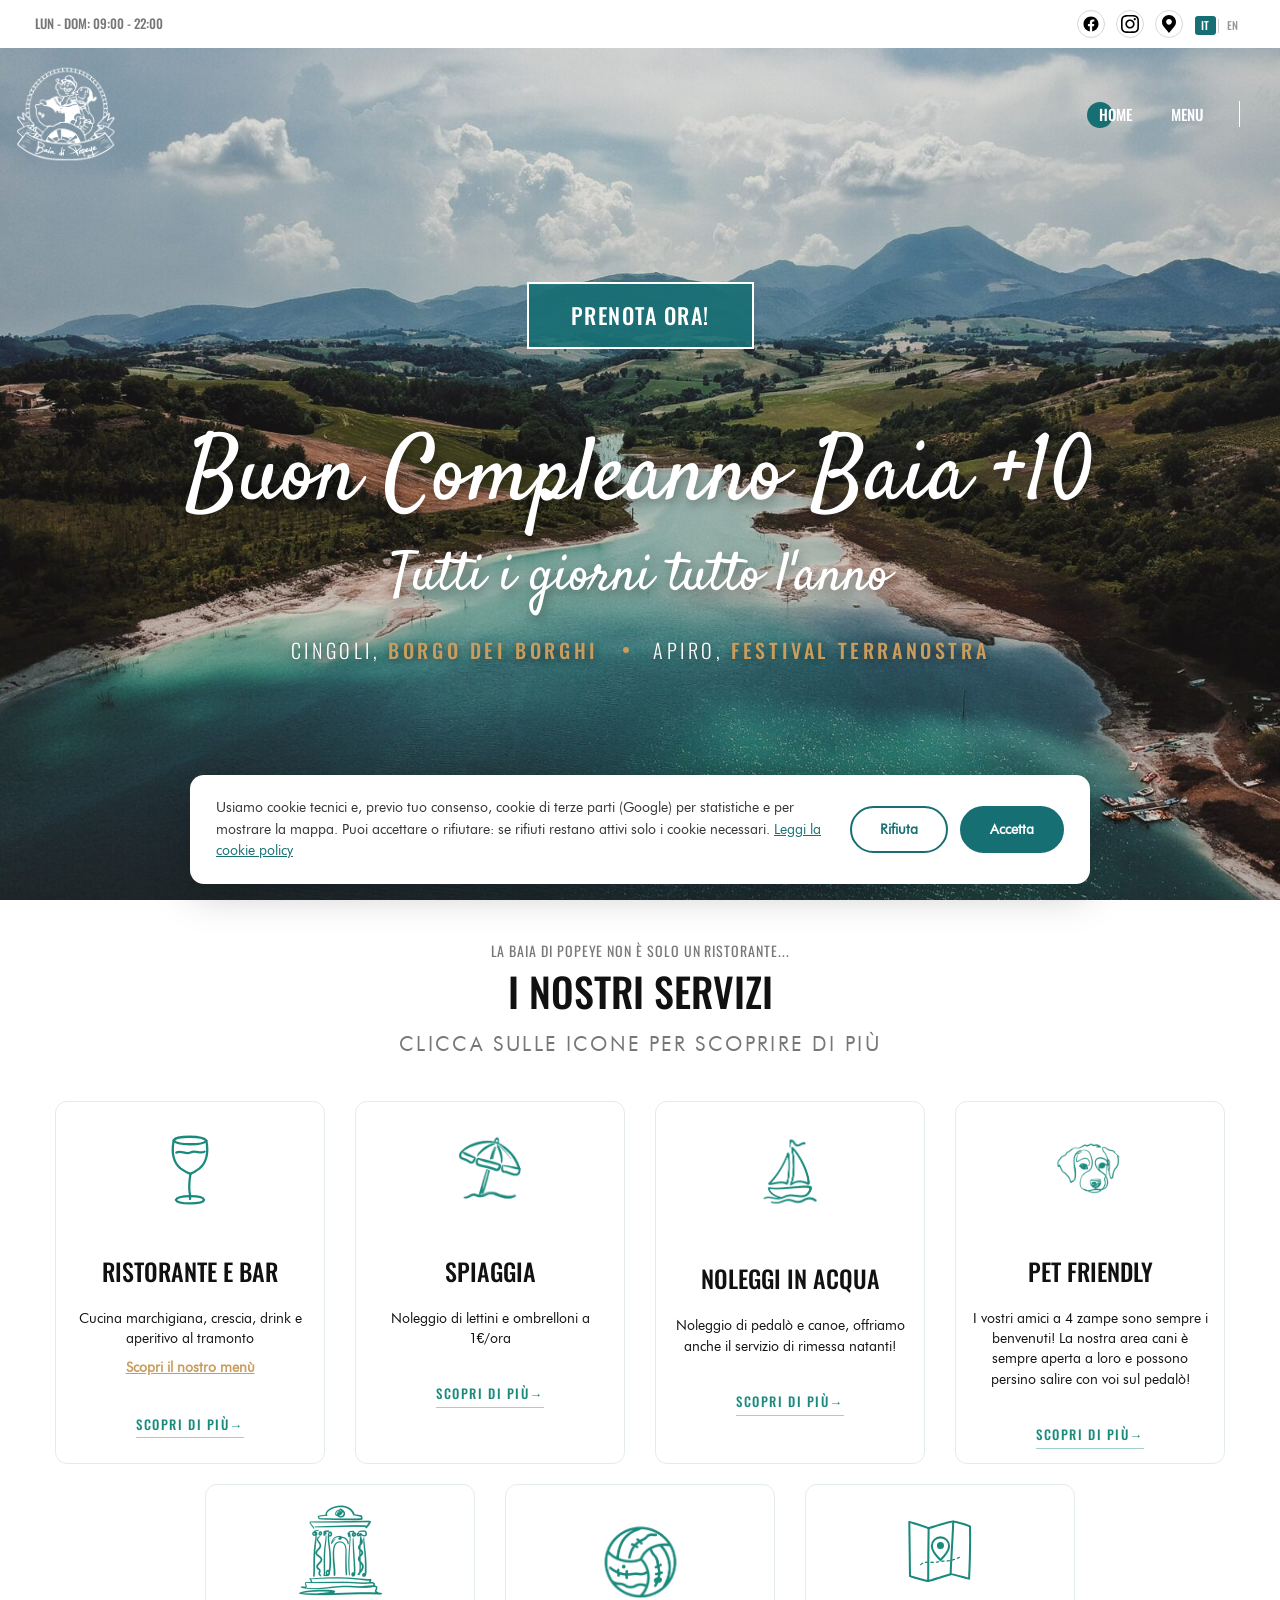
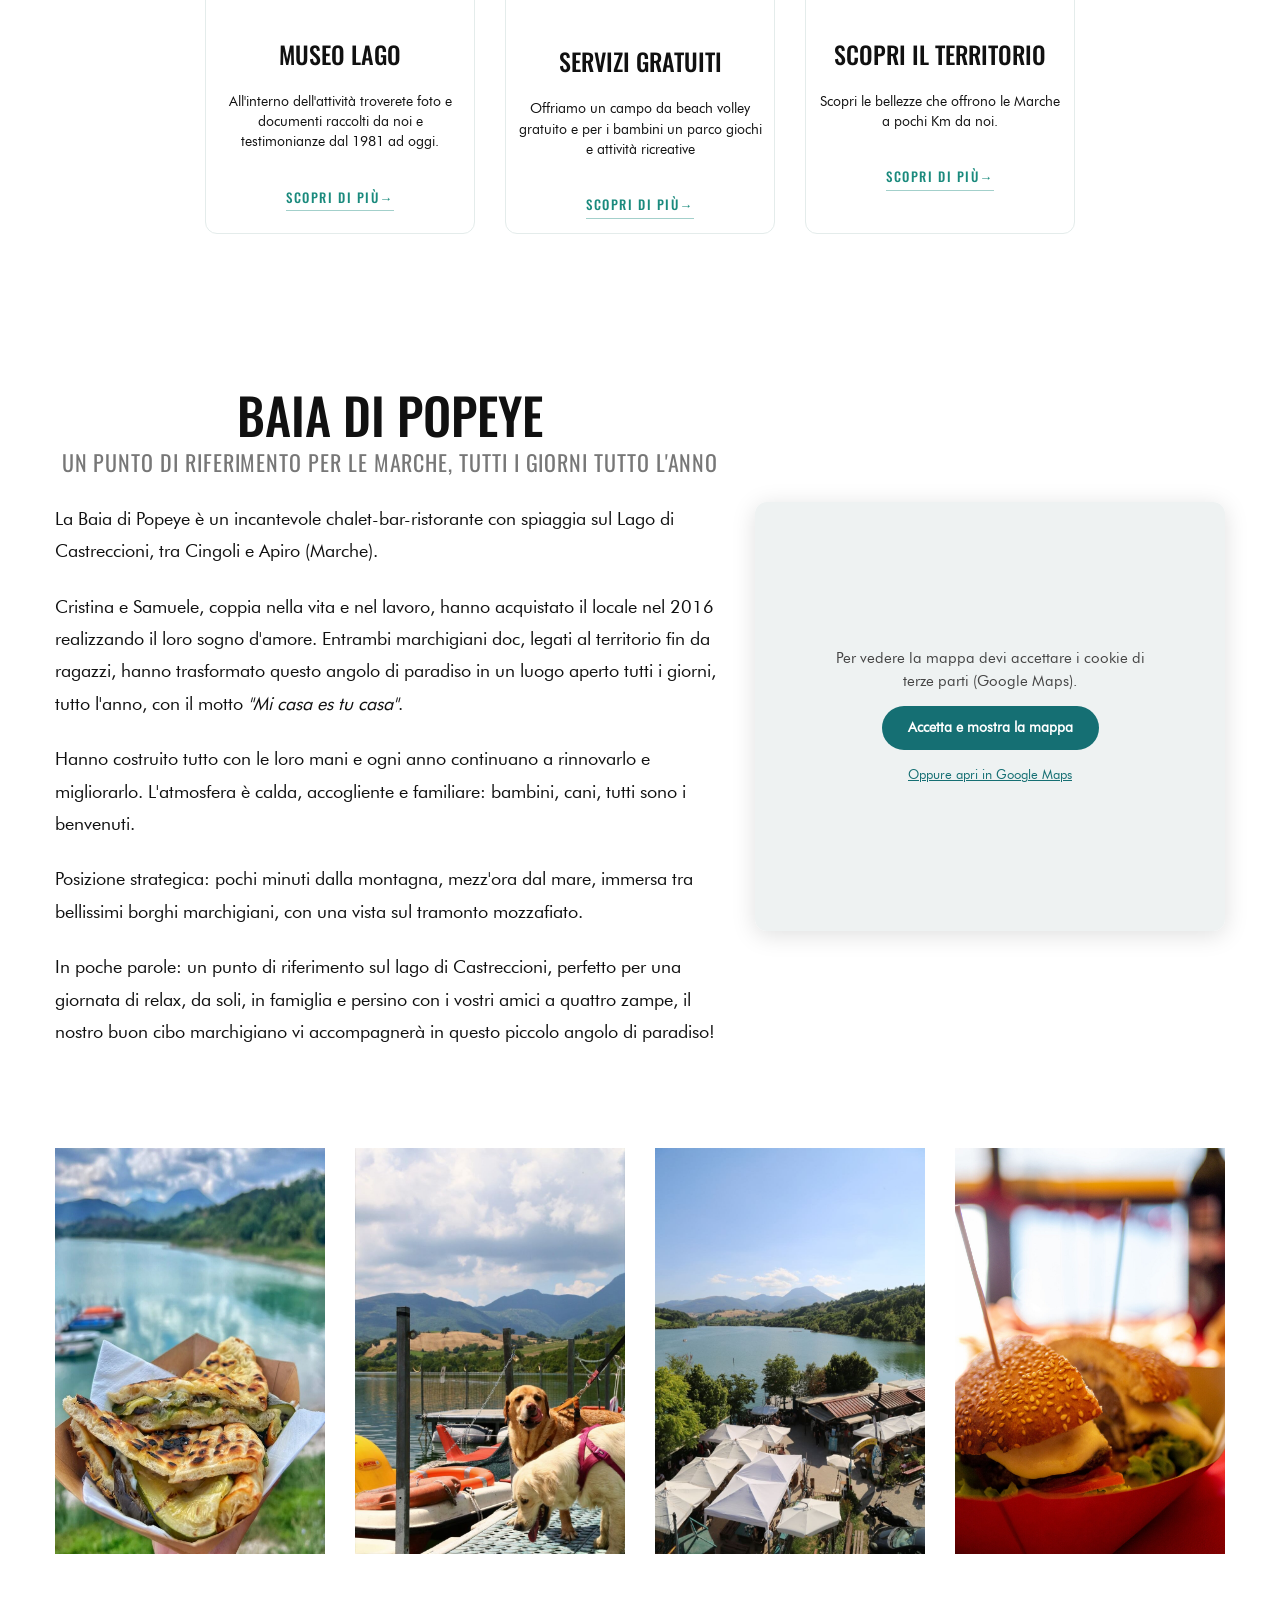
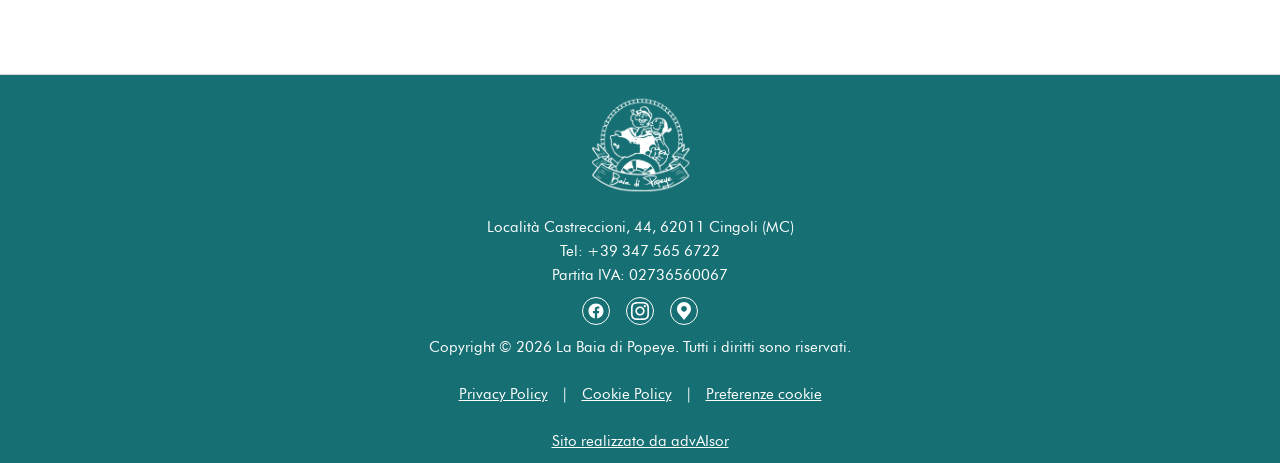
==== commit 04e745f0: "Fix translations, improve layouts, and remove unused assets" ====
--- a/index.html
+++ b/index.html
@@ -91,122 +91,6 @@
             font-weight: 700;
             font-display: swap;
             src: url(fonts/TK3_WkUHHAIjg75cFRf3bXL8LICs1xZosUZiYA.ttf) format('truetype');
-        }
-
-        @font-face {
-            font-family: 'Raleway';
-            font-style: normal;
-            font-weight: 300;
-            font-display: swap;
-            src: url(fonts/1Ptxg8zYS_SKggPN4iEgvnHyvveLxVuEorCIPrQ.ttf) format('truetype');
-        }
-
-        @font-face {
-            font-family: 'Roboto';
-            font-style: italic;
-            font-weight: 100;
-            font-stretch: normal;
-            font-display: swap;
-            src: url(fonts/KFOKCnqEu92Fr1Mu53ZEC9_Vu3r1gIhOszmOClHrs6ljXfMMLoHRuAj-lg.ttf) format('truetype');
-        }
-
-        @font-face {
-            font-family: 'Roboto';
-            font-style: italic;
-            font-weight: 300;
-            font-stretch: normal;
-            font-display: swap;
-            src: url(fonts/KFOKCnqEu92Fr1Mu53ZEC9_Vu3r1gIhOszmOClHrs6ljXfMMLt_QuAj-lg.ttf) format('truetype');
-        }
-
-        @font-face {
-            font-family: 'Roboto';
-            font-style: italic;
-            font-weight: 400;
-            font-stretch: normal;
-            font-display: swap;
-            src: url(fonts/KFOKCnqEu92Fr1Mu53ZEC9_Vu3r1gIhOszmOClHrs6ljXfMMLoHQuAj-lg.ttf) format('truetype');
-        }
-
-        @font-face {
-            font-family: 'Roboto';
-            font-style: italic;
-            font-weight: 500;
-            font-stretch: normal;
-            font-display: swap;
-            src: url(fonts/KFOKCnqEu92Fr1Mu53ZEC9_Vu3r1gIhOszmOClHrs6ljXfMMLrPQuAj-lg.ttf) format('truetype');
-        }
-
-        @font-face {
-            font-family: 'Roboto';
-            font-style: italic;
-            font-weight: 700;
-            font-stretch: normal;
-            font-display: swap;
-            src: url(fonts/KFOKCnqEu92Fr1Mu53ZEC9_Vu3r1gIhOszmOClHrs6ljXfMMLmbXuAj-lg.ttf) format('truetype');
-        }
-
-        @font-face {
-            font-family: 'Roboto';
-            font-style: italic;
-            font-weight: 900;
-            font-stretch: normal;
-            font-display: swap;
-            src: url(fonts/KFOKCnqEu92Fr1Mu53ZEC9_Vu3r1gIhOszmOClHrs6ljXfMMLijXuAj-lg.ttf) format('truetype');
-        }
-
-        @font-face {
-            font-family: 'Roboto';
-            font-style: normal;
-            font-weight: 100;
-            font-stretch: normal;
-            font-display: swap;
-            src: url(fonts/KFOMCnqEu92Fr1ME7kSn66aGLdTylUAMQXC89YmC2DPNWubEbFmUiA8.ttf) format('truetype');
-        }
-
-        @font-face {
-            font-family: 'Roboto';
-            font-style: normal;
-            font-weight: 300;
-            font-stretch: normal;
-            font-display: swap;
-            src: url(fonts/KFOMCnqEu92Fr1ME7kSn66aGLdTylUAMQXC89YmC2DPNWuaabVmUiA8.ttf) format('truetype');
-        }
-
-        @font-face {
-            font-family: 'Roboto';
-            font-style: normal;
-            font-weight: 400;
-            font-stretch: normal;
-            font-display: swap;
-            src: url(fonts/KFOMCnqEu92Fr1ME7kSn66aGLdTylUAMQXC89YmC2DPNWubEbVmUiA8.ttf) format('truetype');
-        }
-
-        @font-face {
-            font-family: 'Roboto';
-            font-style: normal;
-            font-weight: 500;
-            font-stretch: normal;
-            font-display: swap;
-            src: url(fonts/KFOMCnqEu92Fr1ME7kSn66aGLdTylUAMQXC89YmC2DPNWub2bVmUiA8.ttf) format('truetype');
-        }
-
-        @font-face {
-            font-family: 'Roboto';
-            font-style: normal;
-            font-weight: 700;
-            font-stretch: normal;
-            font-display: swap;
-            src: url(fonts/KFOMCnqEu92Fr1ME7kSn66aGLdTylUAMQXC89YmC2DPNWuYjalmUiA8.ttf) format('truetype');
-        }
-
-        @font-face {
-            font-family: 'Roboto';
-            font-style: normal;
-            font-weight: 900;
-            font-stretch: normal;
-            font-display: swap;
-            src: url(fonts/KFOMCnqEu92Fr1ME7kSn66aGLdTylUAMQXC89YmC2DPNWuZtalmUiA8.ttf) format('truetype');
         }
 
         @font-face {
@@ -629,6 +513,19 @@
             filter: brightness(0) invert(1);
         }
 
+        /* h1 per SEO/screen reader: il titolo visivo dell'hero e' una promo che cambia */
+        .sr-only {
+            position: absolute;
+            width: 1px;
+            height: 1px;
+            padding: 0;
+            margin: -1px;
+            overflow: hidden;
+            clip: rect(0, 0, 0, 0);
+            white-space: nowrap;
+            border: 0;
+        }
+
         .baia-map-wrap {
             position: relative;
             border-radius: 12px;
@@ -649,6 +546,10 @@
             text-align: center;
             background: #eef2f2;
             color: #444;
+        }
+
+        .baia-map-consent[hidden] {
+            display: none;
         }
 
         .baia-map-consent p {
@@ -1251,9 +1152,10 @@
                                     <div class="wpb_column vc_column_container col-md-12">
                                         <div class="vc_column-inner">
                                             <div class="wpb_wrapper" style="text-align:center;">
+                                                <h1 class="sr-only" data-i18n="hero_h1">La Baia di Popeye – Ristorante e spiaggia sul Lago di Cingoli</h1>
                                                 <a href="https://wa.me/393475656722?text=Ciao%21%20Vorrei%20prenotare%20alla%20Baia%20di%20Popeye." class="prenota-ora-btn" target="_blank" rel="noopener" data-i18n="book_btn">Prenota ora!</a>
-                                                <div style="margin-top:80px; font-family:'Satisfy', cursive; font-size:clamp(40px, 8vw, 90px); color:#ffffff; line-height:1.1; text-shadow: 2px 4px 12px rgba(0,0,0,0.35);">Buon Compleanno Baia +10</div>
-                                                <div style="margin-top:20px; font-family:'Satisfy', cursive; font-size:clamp(24px, 5vw, 54px); color:#ffffff; line-height:1.1; text-shadow: 2px 4px 12px rgba(0,0,0,0.35);">Tutti i giorni tutto l'anno</div>
+                                                <div style="margin-top:80px; font-family:'Satisfy', cursive; font-size:clamp(40px, 8vw, 90px); color:#ffffff; line-height:1.1; text-shadow: 2px 4px 12px rgba(0,0,0,0.35);" data-i18n="hero_birthday">Buon Compleanno Baia +10</div>
+                                                <div style="margin-top:20px; font-family:'Satisfy', cursive; font-size:clamp(24px, 5vw, 54px); color:#ffffff; line-height:1.1; text-shadow: 2px 4px 12px rgba(0,0,0,0.35);" data-i18n="hero_year_round">Tutti i giorni tutto l'anno</div>
                                                 <div style="margin-top:26px; display:flex; flex-wrap:wrap; justify-content:center; align-items:center; gap:10px 24px; font-family:'Oswald', sans-serif; font-weight:300; font-size:clamp(13px, 1.9vw, 20px); letter-spacing:.18em; text-transform:uppercase; color:#ffffff; text-shadow: 1px 2px 8px rgba(0,0,0,0.45);">
                                                     <span>Cingoli, <strong style="font-weight:500; color:#c89d5e;">borgo dei borghi</strong></span>
                                                     <span aria-hidden="true" style="flex:none; width:6px; height:6px; border-radius:50%; background:#c89d5e;"></span>
@@ -1414,20 +1316,20 @@
                                                     <div class="wpb_wrapper">
                                                         <div class="red-heading-wrap red-heading-1">
                                                             <h3 class="heading red-heading text-custom" style="color:#111111; font-size:50px;">Baia di Popeye</h3>
-                                                            <h5 class="small-heading" style="color:#777777; font-size:22px; margin-top:8px;">Un punto di riferimento per le Marche, tutti i giorni tutto l'anno</h5>
+                                                            <h5 class="small-heading" style="color:#777777; font-size:22px; margin-top:8px;" data-i18n="about_sub">Un punto di riferimento per le Marche, tutti i giorni tutto l'anno</h5>
                                                         </div>
                                                         <div class="vc_empty_space" style="height: 30px"><span class="vc_empty_space_inner"></span></div>
                                                         <div class="wpb_text_column wpb_content_element" style="font-size:18px; line-height:1.8;">
                                                             <div class="wpb_wrapper">
-                                                                <p>La Baia di Popeye è un incantevole chalet-bar-ristorante con spiaggia sul Lago di Castreccioni, tra Cingoli e Apiro (Marche).</p>
-
-                                                                <p>Cristina e Samuele, coppia nella vita e nel lavoro, hanno acquistato il locale nel 2016 realizzando il loro sogno d'amore. Entrambi marchigiani doc, legati al territorio fin da ragazzi, hanno trasformato questo angolo di paradiso in un luogo aperto tutti i giorni, tutto l'anno, con il motto <em>"Mi casa es tu casa"</em>.</p>
-
-                                                                <p>Hanno costruito tutto con le loro mani e ogni anno continuano a rinnovarlo e migliorarlo. L'atmosfera è calda, accogliente e familiare: bambini, cani, tutti sono i benvenuti.</p>
-
-                                                                <p>Posizione strategica: pochi minuti dalla montagna, mezz'ora dal mare, immersa tra bellissimi borghi marchigiani, con una vista sul tramonto mozzafiato.</p>
-
-                                                                <p>In poche parole: un punto di riferimento sul lago di Castreccioni, perfetto per una giornata di relax, da soli, in famiglia e persino con i vostri amici a quattro zampe, il nostro buon cibo marchigiano vi accompagnerà in questo piccolo angolo di paradiso!</p>
+                                                                <p data-i18n="about_p1">La Baia di Popeye è un incantevole chalet-bar-ristorante con spiaggia sul Lago di Castreccioni, tra Cingoli e Apiro (Marche).</p>
+
+                                                                <p><span data-i18n="about_p2">Cristina e Samuele, coppia nella vita e nel lavoro, hanno acquistato il locale nel 2016 realizzando il loro sogno d'amore. Entrambi marchigiani doc, legati al territorio fin da ragazzi, hanno trasformato questo angolo di paradiso in un luogo aperto tutti i giorni, tutto l'anno, con il motto</span> <em>"Mi casa es tu casa"</em>.</p>
+
+                                                                <p data-i18n="about_p3">Hanno costruito tutto con le loro mani e ogni anno continuano a rinnovarlo e migliorarlo. L'atmosfera è calda, accogliente e familiare: bambini, cani, tutti sono i benvenuti.</p>
+
+                                                                <p data-i18n="about_p4">Posizione strategica: pochi minuti dalla montagna, mezz'ora dal mare, immersa tra bellissimi borghi marchigiani, con una vista sul tramonto mozzafiato.</p>
+
+                                                                <p data-i18n="about_p5">In poche parole: un punto di riferimento sul lago di Castreccioni, perfetto per una giornata di relax, da soli, in famiglia e persino con i vostri amici a quattro zampe, il nostro buon cibo marchigiano vi accompagnerà in questo piccolo angolo di paradiso!</p>
                                                             </div>
                                                         </div>
                                                     </div>
@@ -1445,7 +1347,7 @@
                                                             <a href="https://maps.app.goo.gl/tF9uDrbXbFaLMZVVA" target="_blank" class="baia-map-link" title="Apri in Google Maps">
                                                                 <iframe
                                                                     id="baia-map-iframe"
-                                                                    data-src="https://maps.google.com/maps?q=La+Baia+di+Popeye,+Strada+Provinciale+Cingolana,+Macerata,+Italy&output=embed&z=15"
+                                                                    data-src="https://www.google.com/maps/embed?origin=mfe&amp;pb=!1m3!2m1!1sLa+Baia+di+Popeye,+Strada+Provinciale+Cingolana,+Macerata,+Italy!6i15"
                                                                     width="100%"
                                                                     height="420"
                                                                     style="border:0; border-radius:12px; pointer-events:none;"
@@ -1456,7 +1358,7 @@
                                                                 </iframe>
                                                                 <div class="baia-map-overlay">
                                                                     <img src="images/maps-icon.svg" alt="Google Maps" class="baia-map-overlay-icon">
-                                                                    <span>Apri in Google Maps</span>
+                                                                    <span data-i18n="map_open">Apri in Google Maps</span>
                                                                 </div>
                                                             </a>
                                                         </div>
@@ -1474,14 +1376,14 @@
                                             <div class="wpb_column vc_column_container col-md-12">
                                                 <div class="vc_column-inner">
                                                     <div class="wpb_wrapper">
-                                                        <div class="vc_row row wpb_row vc_inner vc_row-fluid">
+                                                        <div class="vc_row row wpb_row vc_inner vc_row-fluid baia-photo-gallery">
                                                             <div class="wpb_column vc_column_container col-md-3">
                                                                 <div class="vc_column-inner">
                                                                     <div class="wpb_wrapper">
                                                                         <div class="vc_empty_space" style="height: 40px"><span class="vc_empty_space_inner"></span></div>
                                                                         <div class="wpb_single_image wpb_content_element vc_align_center  vc_box_border_grey">
                                                                             <figure class="wpb_wrapper vc_figure">
-                                                                                <div class="vc_single_image-wrapper   vc_box_border_grey"><img decoding="async" width="1066" height="1600" src="images/1.jpg" class="vc_single_image-img attachment-full" alt="" srcset="images/1.jpg 1066w, images/1-768x1153.jpg 768w, images/1-1023x1536.jpg 1023w" sizes="(max-width: 1066px) 100vw, 1066px"></div>
+                                                                                <div class="vc_single_image-wrapper   vc_box_border_grey"><img decoding="async" width="1066" height="1600" src="images/1.jpg" class="vc_single_image-img attachment-full" alt=""></div>
                                                                             </figure>
                                                                         </div>
                                                                     </div>
@@ -1517,7 +1419,7 @@
                                                                         <div class="vc_empty_space" style="height: 40px"><span class="vc_empty_space_inner"></span></div>
                                                                         <div class="wpb_single_image wpb_content_element vc_align_center  vc_box_border_grey">
                                                                             <figure class="wpb_wrapper vc_figure">
-                                                                                <div class="vc_single_image-wrapper   vc_box_border_grey"><img decoding="async" width="1066" height="1600" src="images/4.jpg" class="vc_single_image-img attachment-full" alt="" srcset="images/4.jpg 1066w, images/4-768x1153.jpg 768w, images/4-1023x1536.jpg 1023w" sizes="(max-width: 1066px) 100vw, 1066px"></div>
+                                                                                <div class="vc_single_image-wrapper   vc_box_border_grey"><img decoding="async" width="1066" height="1600" src="images/4.jpg" class="vc_single_image-img attachment-full" alt=""></div>
                                                                             </figure>
                                                                         </div>
                                                                     </div>
@@ -1840,6 +1742,25 @@
     }
 
     /* card della stessa riga alla stessa altezza, CTA sempre in fondo */
+    @media (min-width: 768px) {
+        .vc_custom_1706538339653 > .container > .row {
+            row-gap: 20px;
+        }
+    }
+    @media (max-width: 767px) {
+        .baia-photo-gallery .vc_figure {
+            margin-bottom: 0;
+        }
+        .baia-photo-gallery > .wpb_column + .wpb_column .vc_empty_space {
+            height: 16px !important;
+        }
+        .vc_custom_1706538339653 > .container > .row {
+            row-gap: 16px;
+        }
+        .vc_custom_1706538339653 .red-empty-space {
+            display: none;
+        }
+    }
     .vc_custom_1706538339653 .wpb_column {
         align-self: stretch;
     }
@@ -1867,6 +1788,9 @@
         font-size: 17px;
     }
     .service-card .desc {
+        font-family: futurabook, sans-serif;
+        font-weight: 400;
+        font-style: normal;
         font-size: 14px;
         line-height: 1.45;
     }
@@ -2031,13 +1955,15 @@
         padding-bottom: 20px;
     }
     .service-modal-body h2 {
-        font-family: 'Montserrat', sans-serif;
+        font-family: 'Oswald', sans-serif;
         font-size: 28px;
-        font-weight: 700;
-        color: #111;
+        font-weight: 500;
+        font-style: normal;
+        line-height: 1.25;
+        color: #1a8a7d;
         margin: 0 0 15px;
         text-transform: uppercase;
-        letter-spacing: 1px;
+        letter-spacing: 0.12em;
     }
     .service-modal-body p {
         font-family: futurabook, 'Lato', sans-serif;
@@ -2142,6 +2068,16 @@
     var currentLang = 'it';
     var translations = {
         en: {
+            opening_time: "Mon - Sun: 09:00 - 22:00",
+            hero_birthday: "Happy 10th Birthday, Baia!",
+            hero_year_round: "Every day, all year round",
+            about_sub: "A favourite destination in the Marche region, open every day, all year round",
+            about_p1: "La Baia di Popeye is a charming lakeside chalet, bar and restaurant with a beach on Lake Castreccioni, between Cingoli and Apiro in the Marche region.",
+            about_p2: "Cristina and Samuele, partners in life and work, bought the restaurant in 2016, making their shared dream come true. Both born and raised in the Marche region, with deep ties to the area since childhood, they have turned this little corner of paradise into a place that is open every day, all year round, with the motto",
+            about_p3: "They built everything with their own hands and continue to renew and improve it every year. The atmosphere is warm, welcoming and homely: children, dogs and everyone else are welcome.",
+            about_p4: "Ideally located just minutes from the mountains and half an hour from the sea, surrounded by beautiful villages in the Marche region, with breathtaking sunset views.",
+            about_p5: "A favourite spot on Lake Castreccioni, perfect for a relaxing day on your own, with family or even with your four-legged friends. Enjoy our delicious local Marche cuisine in this little corner of paradise!",
+            map_open: "Open in Google Maps",
             intro_sub: "La Baia di Popeye is not just a restaurant...",
             services_title: "Our services",
             services_hint: "CLICK ON THE ICONS TO FIND OUT MORE",
@@ -2168,6 +2104,7 @@
             cookie_policy_link: "Read the cookie policy",
             cookie_accept: "Accept",
             cookie_reject: "Reject",
+            hero_h1: "La Baia di Popeye – Restaurant and beach on Lake Cingoli",
             map_consent_text: "To view the map you need to accept third-party cookies (Google Maps).",
             map_consent_btn: "Accept and show the map",
             map_consent_link: "Or open in Google Maps",
@@ -2177,6 +2114,16 @@
             cookie_prefs: "Cookie preferences"
         },
         it: {
+            opening_time: "Lun - Dom: 09:00 - 22:00",
+            hero_birthday: "Buon Compleanno Baia +10",
+            hero_year_round: "Tutti i giorni tutto l'anno",
+            about_sub: "Un punto di riferimento per le Marche, tutti i giorni tutto l'anno",
+            about_p1: "La Baia di Popeye è un incantevole chalet-bar-ristorante con spiaggia sul Lago di Castreccioni, tra Cingoli e Apiro (Marche).",
+            about_p2: "Cristina e Samuele, coppia nella vita e nel lavoro, hanno acquistato il locale nel 2016 realizzando il loro sogno d'amore. Entrambi marchigiani doc, legati al territorio fin da ragazzi, hanno trasformato questo angolo di paradiso in un luogo aperto tutti i giorni, tutto l'anno, con il motto",
+            about_p3: "Hanno costruito tutto con le loro mani e ogni anno continuano a rinnovarlo e migliorarlo. L'atmosfera è calda, accogliente e familiare: bambini, cani, tutti sono i benvenuti.",
+            about_p4: "Posizione strategica: pochi minuti dalla montagna, mezz'ora dal mare, immersa tra bellissimi borghi marchigiani, con una vista sul tramonto mozzafiato.",
+            about_p5: "In poche parole: un punto di riferimento sul lago di Castreccioni, perfetto per una giornata di relax, da soli, in famiglia e persino con i vostri amici a quattro zampe, il nostro buon cibo marchigiano vi accompagnerà in questo piccolo angolo di paradiso!",
+            map_open: "Apri in Google Maps",
             intro_sub: "La Baia di Popeye non \u00e8 solo un ristorante...",
             services_title: "I nostri servizi",
             services_hint: "CLICCA SULLE ICONE PER SCOPRIRE DI PI\u00d9",
@@ -2202,6 +2149,7 @@
             cookie_policy_link: "Leggi la cookie policy",
             cookie_accept: "Accetta",
             cookie_reject: "Rifiuta",
+            hero_h1: "La Baia di Popeye – Ristorante e spiaggia sul Lago di Cingoli",
             map_consent_text: "Per vedere la mappa devi accettare i cookie di terze parti (Google Maps).",
             map_consent_btn: "Accetta e mostra la mappa",
             map_consent_link: "Oppure apri in Google Maps",
@@ -2266,8 +2214,8 @@
             images: [],
             title: { it: 'SERVIZI GRATUITI', en: 'FREE ACTIVITIES' },
             text: {
-                it: '<p style="margin-bottom:20px">Alla Baia di Popeye l\'estate è ancora più speciale grazie ai nostri servizi completamente gratuiti per tutti gli ospiti!</p><div style="display:flex;flex-direction:column;gap:16px"><div style="background:#f4f9f9;border-left:4px solid #156f73;padding:16px 18px;border-radius:0 8px 8px 0"><div style="font-family:\'Oswald\',sans-serif;font-size:1.15em;color:#156f73;letter-spacing:.06em;margin-bottom:6px">🏐 BEACH VOLLEY</div><p style="margin:0;color:#444">Campo da beach volley gratuito aperto a tutti. Che tu voglia fare una partita amichevole o allenarti sul serio, il campo è sempre a disposizione!</p></div><div style="background:#f4f9f9;border-left:4px solid #156f73;padding:16px 18px;border-radius:0 8px 8px 0"><div style="font-family:\'Oswald\',sans-serif;font-size:1.15em;color:#156f73;letter-spacing:.06em;margin-bottom:6px">🛝 PARCO GIOCHI</div><p style="margin:0;color:#444">Un\'area giochi attrezzata e sicura dove i bambini possono divertirsi liberamente mentre i genitori si rilassano in riva al lago.</p></div><div style="background:#f4f9f9;border-left:4px solid #156f73;padding:16px 18px;border-radius:0 8px 8px 0"><div style="font-family:\'Oswald\',sans-serif;font-size:1.15em;color:#156f73;letter-spacing:.06em;margin-bottom:6px">🤡 RED PENNY — ARTISTA DI PALLONCINI</div><p style="margin:0;color:#444">Red Penny, il nostro clown del cuore, crea sculture di palloncini per i bambini. Animali, spade, fiori e tanto altro: ogni creazione è un sorriso garantito!</p></div><div style="background:#f4f9f9;border-left:4px solid #156f73;padding:16px 18px;border-radius:0 8px 8px 0"><div style="font-family:\'Oswald\',sans-serif;font-size:1.15em;color:#156f73;letter-spacing:.06em;margin-bottom:6px">🎨 TRUCCA BIMBI</div><p style="margin:0;color:#444">La nostra truccatrice trasforma i piccoli ospiti in supereroi, farfalle, tigri e qualunque personaggio vogliano essere. Un\'esperienza magica per ogni bambino!</p></div></div>',
-                en: '<p style="margin-bottom:20px">At La Baia di Popeye, summer is even more special thanks to our completely free services for all guests!</p><div style="display:flex;flex-direction:column;gap:16px"><div style="background:#f4f9f9;border-left:4px solid #156f73;padding:16px 18px;border-radius:0 8px 8px 0"><div style="font-family:\'Oswald\',sans-serif;font-size:1.15em;color:#156f73;letter-spacing:.06em;margin-bottom:6px">🏐 BEACH VOLLEY</div><p style="margin:0;color:#444">A free beach volley court open to everyone. Whether you want a friendly match or a real workout, the court is always available!</p></div><div style="background:#f4f9f9;border-left:4px solid #156f73;padding:16px 18px;border-radius:0 8px 8px 0"><div style="font-family:\'Oswald\',sans-serif;font-size:1.15em;color:#156f73;letter-spacing:.06em;margin-bottom:6px">🛝 PLAYGROUND</div><p style="margin:0;color:#444">A safe and fully equipped play area where kids can have fun freely while parents relax by the lake.</p></div><div style="background:#f4f9f9;border-left:4px solid #156f73;padding:16px 18px;border-radius:0 8px 8px 0"><div style="font-family:\'Oswald\',sans-serif;font-size:1.15em;color:#156f73;letter-spacing:.06em;margin-bottom:6px">🤡 RED PENNY — BALLOON ARTIST</div><p style="margin:0;color:#444">Red Penny, our beloved clown, creates balloon sculptures for kids. Animals, swords, flowers and more — every creation comes with a guaranteed smile!</p></div><div style="background:#f4f9f9;border-left:4px solid #156f73;padding:16px 18px;border-radius:0 8px 8px 0"><div style="font-family:\'Oswald\',sans-serif;font-size:1.15em;color:#156f73;letter-spacing:.06em;margin-bottom:6px">🎨 FACE PAINTING</div><p style="margin:0;color:#444">Our face painter transforms little guests into superheroes, butterflies, tigers and whatever character they dream of. A magical experience for every child!</p></div></div>'
+                it: '<p style="margin-bottom:20px">Alla Baia di Popeye l\'estate è ancora più speciale grazie ai nostri servizi completamente gratuiti per tutti gli ospiti!</p><div style="display:flex;flex-direction:column;gap:16px"><div style="background:#f4f9f9;border-left:4px solid #156f73;padding:16px 18px;border-radius:0 8px 8px 0"><div style="font-family:\'Oswald\',sans-serif;font-size:1.15em;color:#156f73;letter-spacing:.06em;margin-bottom:6px">BEACH VOLLEY</div><p style="margin:0;color:#444">Campo da beach volley gratuito aperto a tutti. Che tu voglia fare una partita amichevole o allenarti sul serio, il campo è sempre a disposizione!</p></div><div style="background:#f4f9f9;border-left:4px solid #156f73;padding:16px 18px;border-radius:0 8px 8px 0"><div style="font-family:\'Oswald\',sans-serif;font-size:1.15em;color:#156f73;letter-spacing:.06em;margin-bottom:6px">PARCO GIOCHI</div><p style="margin:0;color:#444">Un\'area giochi attrezzata e sicura dove i bambini possono divertirsi liberamente mentre i genitori si rilassano in riva al lago.</p></div><div style="background:#f4f9f9;border-left:4px solid #156f73;padding:16px 18px;border-radius:0 8px 8px 0"><div style="font-family:\'Oswald\',sans-serif;font-size:1.15em;color:#156f73;letter-spacing:.06em;margin-bottom:6px">RED PENNY — ARTISTA DI PALLONCINI</div><p style="margin:0;color:#444">Red Penny, il nostro clown del cuore, crea sculture di palloncini per i bambini. Animali, spade, fiori e tanto altro: ogni creazione è un sorriso garantito!</p></div><div style="background:#f4f9f9;border-left:4px solid #156f73;padding:16px 18px;border-radius:0 8px 8px 0"><div style="font-family:\'Oswald\',sans-serif;font-size:1.15em;color:#156f73;letter-spacing:.06em;margin-bottom:6px">TRUCCA BIMBI</div><p style="margin:0;color:#444">La nostra truccatrice trasforma i piccoli ospiti in supereroi, farfalle, tigri e qualunque personaggio vogliano essere. Un\'esperienza magica per ogni bambino!</p></div></div>',
+                en: '<p style="margin-bottom:20px">At La Baia di Popeye, summer is even more special thanks to our completely free services for all guests!</p><div style="display:flex;flex-direction:column;gap:16px"><div style="background:#f4f9f9;border-left:4px solid #156f73;padding:16px 18px;border-radius:0 8px 8px 0"><div style="font-family:\'Oswald\',sans-serif;font-size:1.15em;color:#156f73;letter-spacing:.06em;margin-bottom:6px">BEACH VOLLEY</div><p style="margin:0;color:#444">A free beach volley court open to everyone. Whether you want a friendly match or a real workout, the court is always available!</p></div><div style="background:#f4f9f9;border-left:4px solid #156f73;padding:16px 18px;border-radius:0 8px 8px 0"><div style="font-family:\'Oswald\',sans-serif;font-size:1.15em;color:#156f73;letter-spacing:.06em;margin-bottom:6px">PLAYGROUND</div><p style="margin:0;color:#444">A safe and fully equipped play area where kids can have fun freely while parents relax by the lake.</p></div><div style="background:#f4f9f9;border-left:4px solid #156f73;padding:16px 18px;border-radius:0 8px 8px 0"><div style="font-family:\'Oswald\',sans-serif;font-size:1.15em;color:#156f73;letter-spacing:.06em;margin-bottom:6px">RED PENNY — BALLOON ARTIST</div><p style="margin:0;color:#444">Red Penny, our beloved clown, creates balloon sculptures for kids. Animals, swords, flowers and more — every creation comes with a guaranteed smile!</p></div><div style="background:#f4f9f9;border-left:4px solid #156f73;padding:16px 18px;border-radius:0 8px 8px 0"><div style="font-family:\'Oswald\',sans-serif;font-size:1.15em;color:#156f73;letter-spacing:.06em;margin-bottom:6px">FACE PAINTING</div><p style="margin:0;color:#444">Our face painter transforms little guests into superheroes, butterflies, tigers and whatever character they dream of. A magical experience for every child!</p></div></div>'
             }
         }
     };
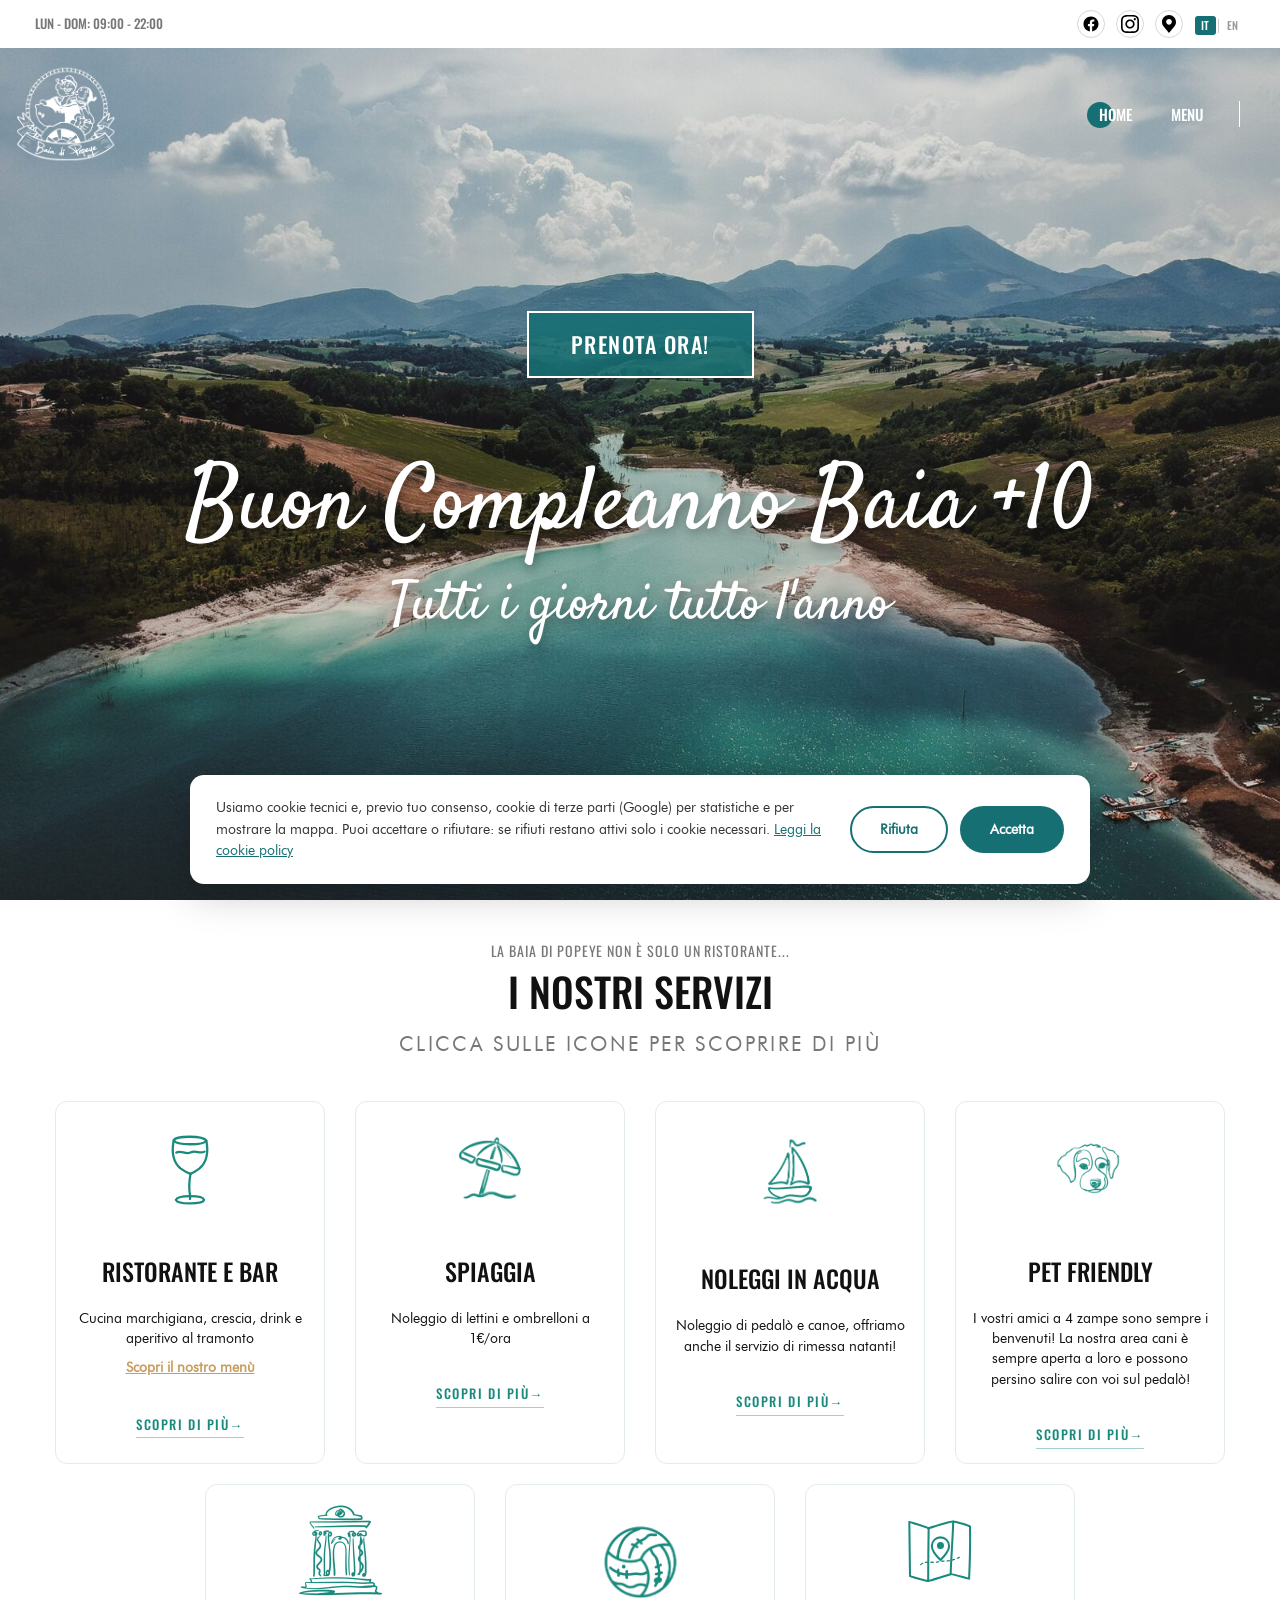
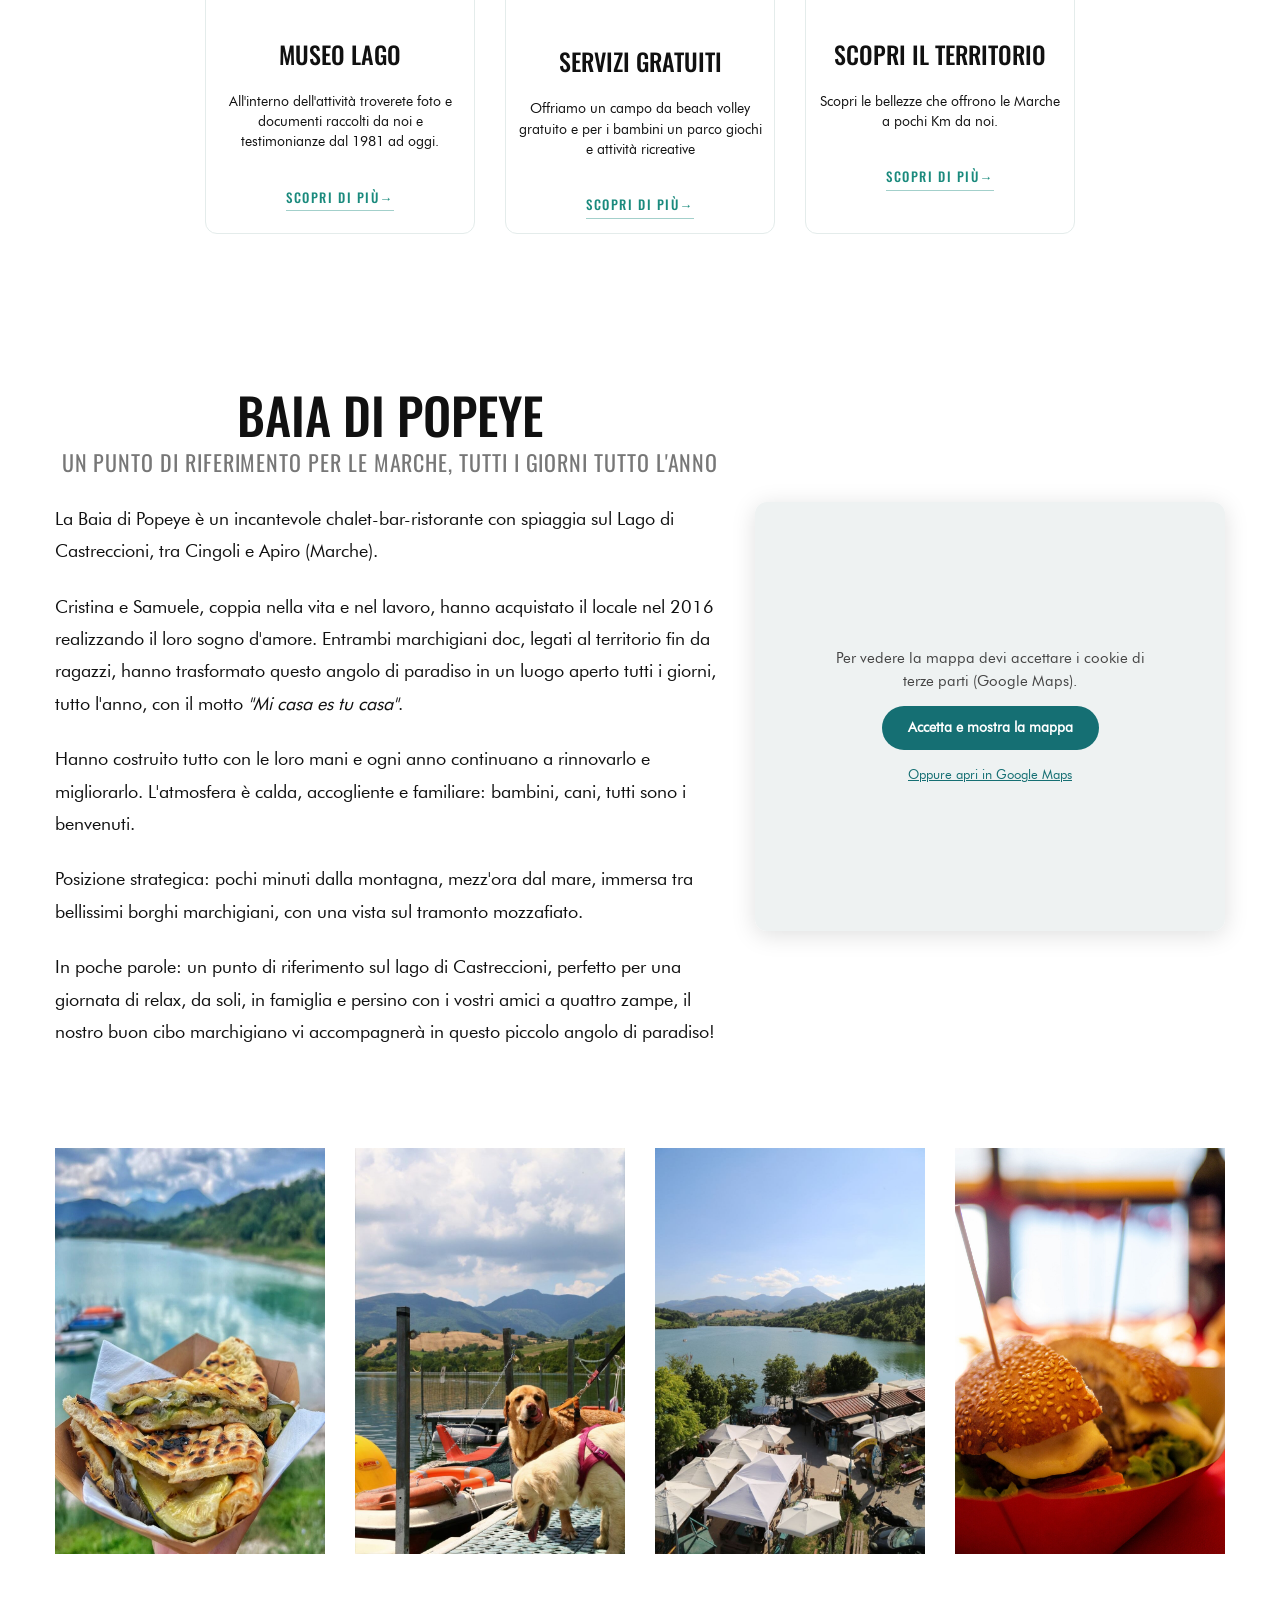
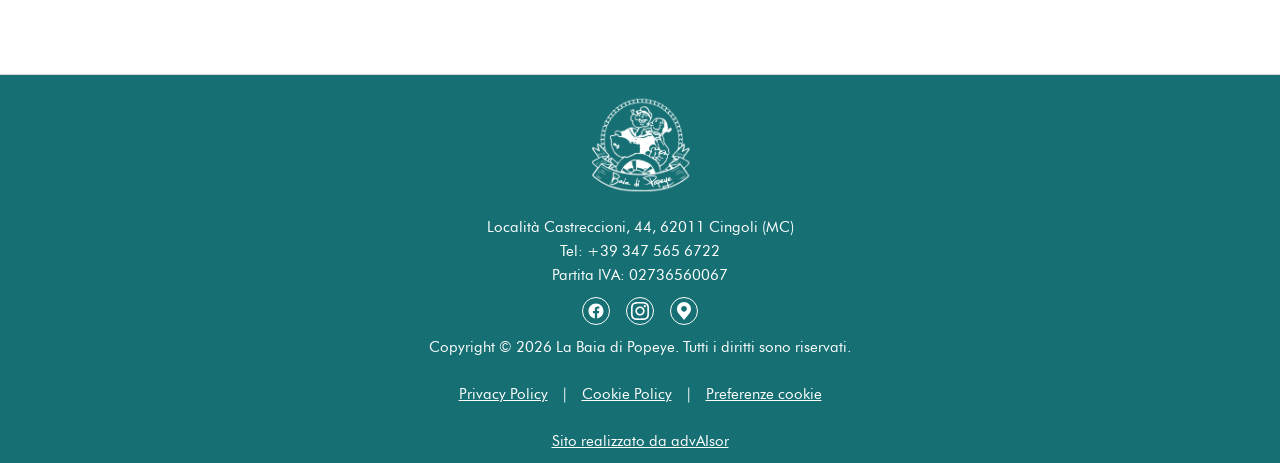
==== commit 701448b0: "Remove Cingoli and Apiro taglines from hero Drop the "Cingoli, borgo dei borghi" / "Apiro, Festival " ====
--- a/index.html
+++ b/index.html
@@ -1156,11 +1156,6 @@
                                                 <a href="https://wa.me/393475656722?text=Ciao%21%20Vorrei%20prenotare%20alla%20Baia%20di%20Popeye." class="prenota-ora-btn" target="_blank" rel="noopener" data-i18n="book_btn">Prenota ora!</a>
                                                 <div style="margin-top:80px; font-family:'Satisfy', cursive; font-size:clamp(40px, 8vw, 90px); color:#ffffff; line-height:1.1; text-shadow: 2px 4px 12px rgba(0,0,0,0.35);" data-i18n="hero_birthday">Buon Compleanno Baia +10</div>
                                                 <div style="margin-top:20px; font-family:'Satisfy', cursive; font-size:clamp(24px, 5vw, 54px); color:#ffffff; line-height:1.1; text-shadow: 2px 4px 12px rgba(0,0,0,0.35);" data-i18n="hero_year_round">Tutti i giorni tutto l'anno</div>
-                                                <div style="margin-top:26px; display:flex; flex-wrap:wrap; justify-content:center; align-items:center; gap:10px 24px; font-family:'Oswald', sans-serif; font-weight:300; font-size:clamp(13px, 1.9vw, 20px); letter-spacing:.18em; text-transform:uppercase; color:#ffffff; text-shadow: 1px 2px 8px rgba(0,0,0,0.45);">
-                                                    <span>Cingoli, <strong style="font-weight:500; color:#c89d5e;">borgo dei borghi</strong></span>
-                                                    <span aria-hidden="true" style="flex:none; width:6px; height:6px; border-radius:50%; background:#c89d5e;"></span>
-                                                    <span>Apiro, <strong style="font-weight:500; color:#c89d5e;">Festival Terranostra</strong></span>
-                                                </div>
                                             </div>
                                         </div>
                                     </div>
